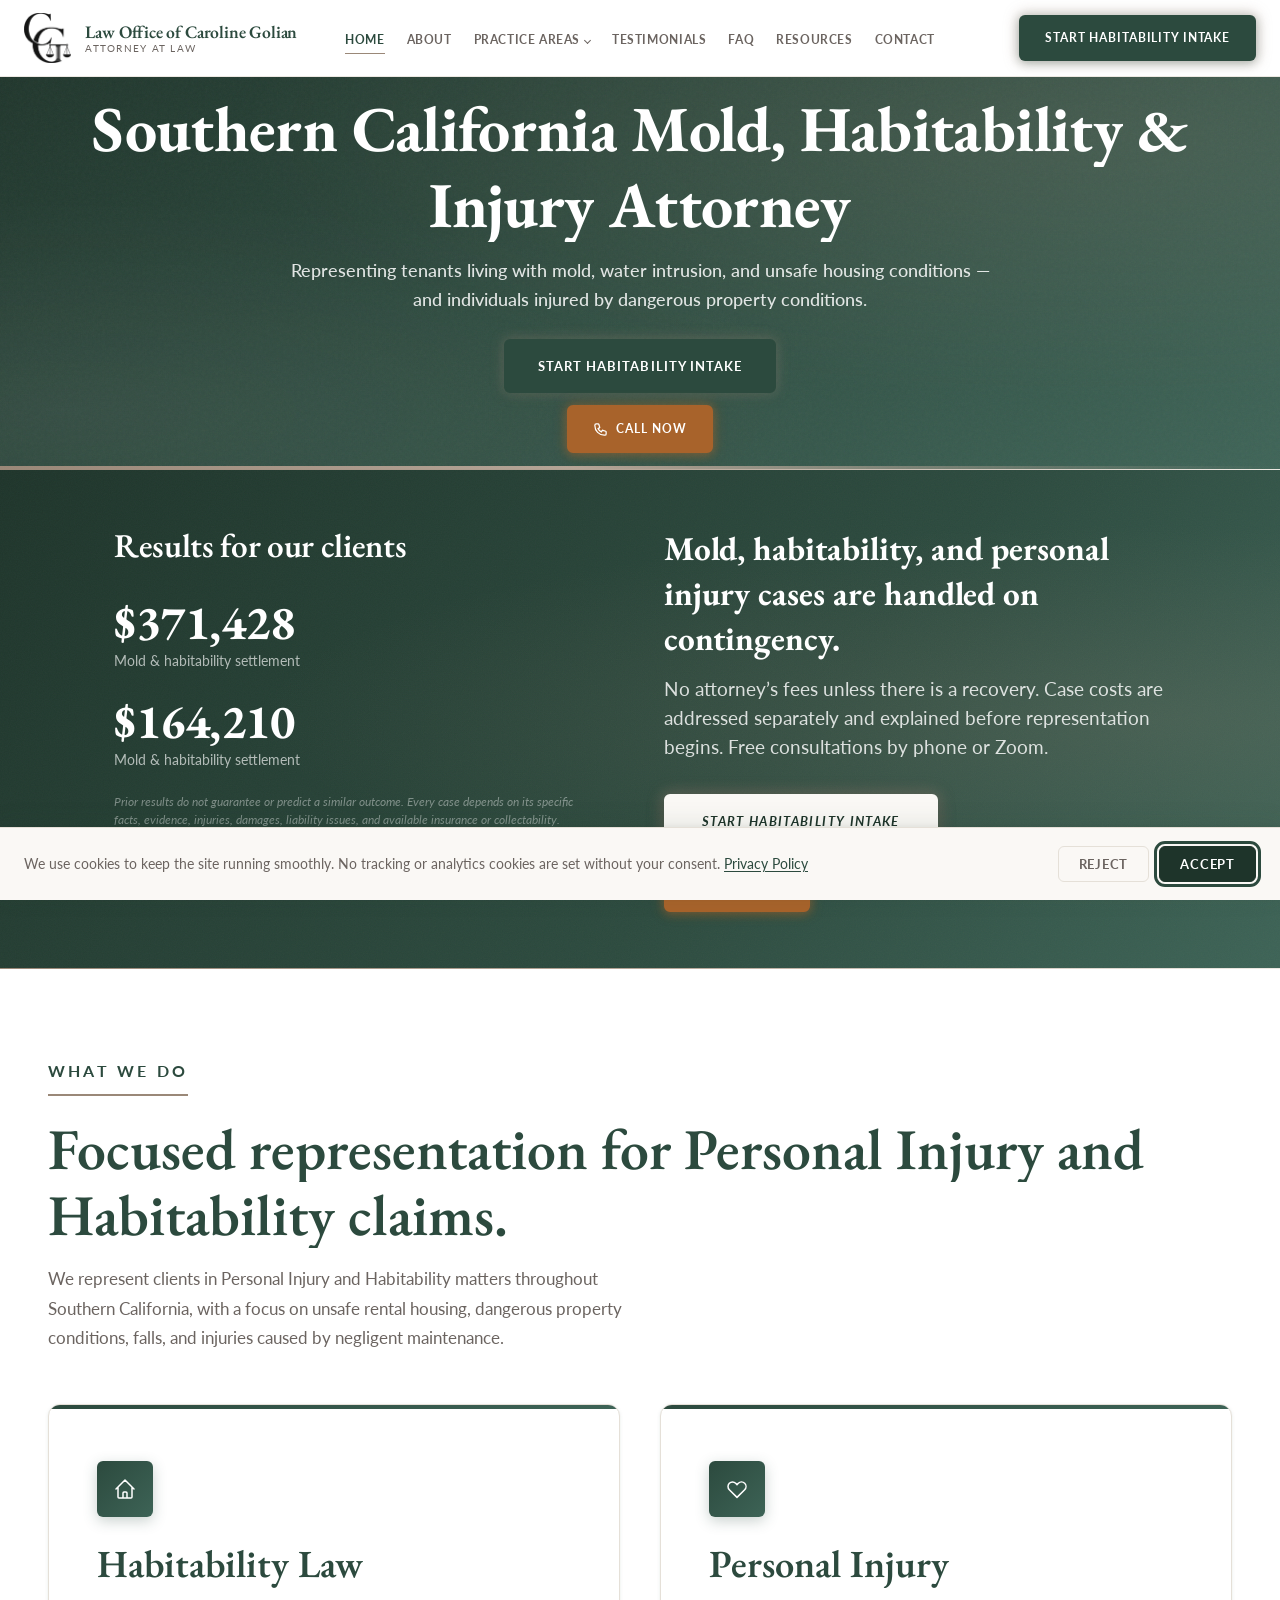
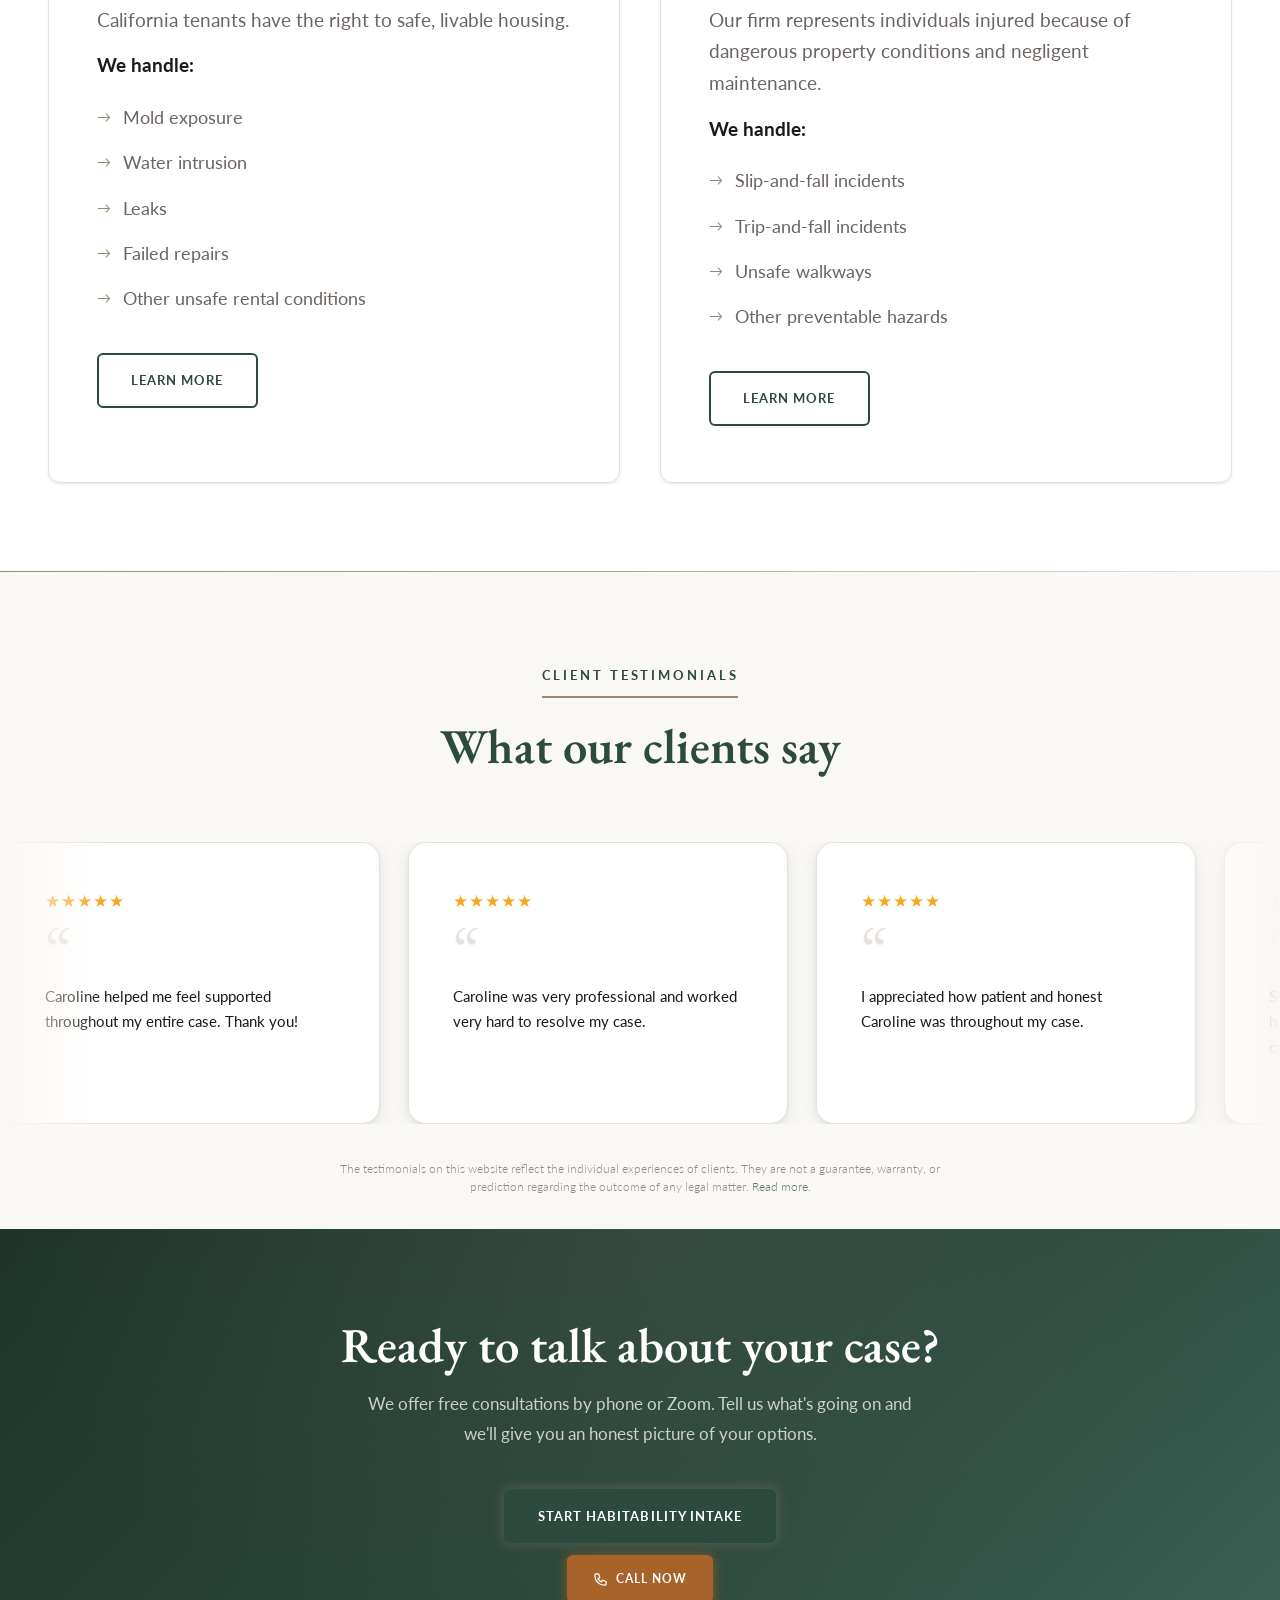
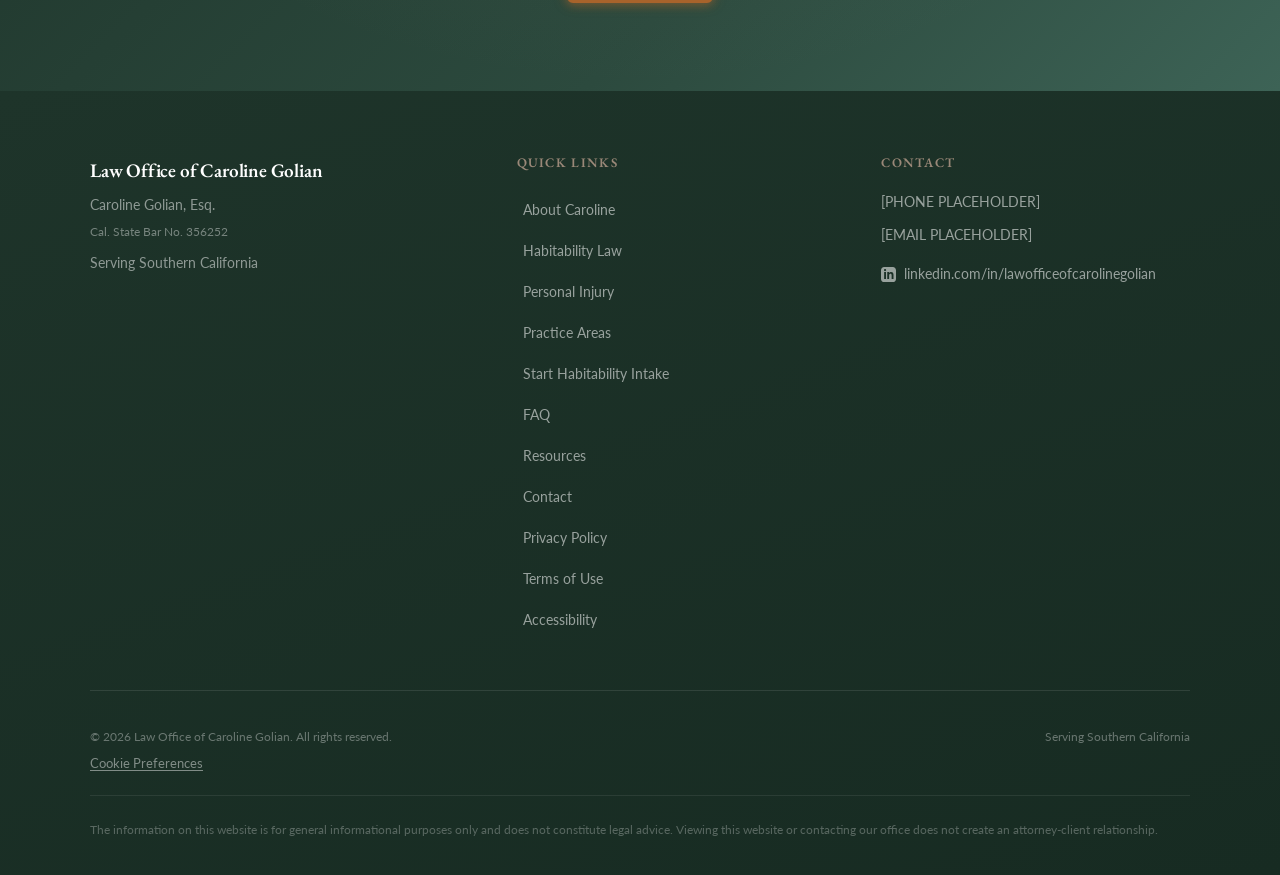
==== index.html @ 37f71b19 "Update FAQ wording: mold/air test is required" ====
<!DOCTYPE html>
<html lang="en">
<head>
  <meta charset="UTF-8" />
  <meta name="viewport" content="width=device-width, initial-scale=1.0" />
  <title>Law Office of Caroline Golian | Habitability Law &amp; Personal Injury | Southern California</title>
  <meta name="description" content="Caroline Golian, Esq. represents tenants in mold and habitability cases and individuals injured in accidents throughout Southern California, both handled on contingency. Free consultations." />
  <link rel="preconnect" href="https://fonts.googleapis.com" />
  <link rel="preconnect" href="https://fonts.gstatic.com" crossorigin />
  <link rel="stylesheet" href="styles.css?v=20260701-26" />
  <link rel="canonical" href="https://lawofficecg.github.io/law-office/" />

  <!-- Open Graph / Social -->
  <meta property="og:type" content="website" />
  <meta property="og:site_name" content="Law Office of Caroline Golian" />
  <meta property="og:title" content="Law Office of Caroline Golian | Habitability Law &amp; Personal Injury | Southern California" />
  <meta property="og:description" content="Caroline Golian, Esq. represents tenants in mold and habitability cases and individuals injured in accidents throughout Southern California, both handled on contingency. Free consultations." />
  <meta property="og:url" content="https://lawofficecg.github.io/law-office/" />
  <meta property="og:image" content="https://lawofficecg.github.io/law-office/logo.png" />
  <meta name="twitter:card" content="summary" />
  <meta name="twitter:title" content="Law Office of Caroline Golian | Habitability Law &amp; Personal Injury | Southern California" />
  <meta name="twitter:description" content="Caroline Golian, Esq. represents tenants in mold and habitability cases and individuals injured in accidents throughout Southern California, both handled on contingency. Free consultations." />
  <meta name="twitter:image" content="https://lawofficecg.github.io/law-office/logo.png" />

  <!-- JSON-LD: Attorney / LegalService -->
  <script type="application/ld+json">
  {
    "@context": "https://schema.org",
    "@type": "LegalService",
    "name": "Law Office of Caroline Golian",
    "url": "https://lawofficecg.github.io/law-office/",
    "logo": "https://lawofficecg.github.io/law-office/logo.png",
    "description": "Tenant rights attorney representing clients in mold, habitability, and personal injury cases throughout Southern California.",
    "areaServed": {
      "@type": "State",
      "name": "California"
    },
    "serviceType": ["Habitability Law", "Mold Cases", "Personal Injury"],
    "priceRange": "Free consultation",
    "sameAs": [
      "https://linkedin.com/in/lawofficeofcarolinegolian"
    ],
    "attorney": {
      "@type": "Attorney",
      "name": "Caroline Golian",
      "honorificSuffix": "Esq.",
      "alumniOf": {
        "@type": "EducationalOrganization",
        "name": "University of La Verne College of Law"
      },
      "memberOf": {
        "@type": "Organization",
        "name": "State Bar of California",
        "identifier": "356252"
      }
    }
  }
  </script>
</head>
<body>
  <div id="scroll-progress" aria-hidden="true"></div>
  <div class="cursor-dot" aria-hidden="true"></div>
  <div class="cursor-ring" aria-hidden="true"></div>
  <a href="#main-content" class="skip-link">Skip to main content</a>
  <div class="page-overlay"></div>

  <!-- HEADER -->
  <header class="site-header" id="site-header">
    <div class="header-inner">
      <a href="index.html" class="site-logo">
        <img src="logo.png?v=20260701-26" alt="Law Office of Caroline Golian logo" />
        <span class="logo-text">
          <span class="logo-name">Law Office of Caroline Golian</span>
          <span class="logo-subtitle">Attorney at Law</span>
        </span>
      </a>
      <button class="nav-toggle" id="nav-toggle" aria-label="Toggle navigation" aria-expanded="false">
        <span></span><span></span><span></span>
      </button>
      <ul class="site-nav" id="site-nav" role="list">
        <li><a href="index.html" class="active">Home</a></li>
        <li><a href="about.html">About</a></li>
        <li class="nav-item-dropdown">
          <a href="practice-areas.html">Practice Areas<span class="dropdown-caret"></span></a>
          <ul class="nav-dropdown">
            <li><a href="habitability.html">Habitability</a></li>
            <li><a href="personal-injury.html">Personal Injury</a></li>
          </ul>
        </li>
        <li><a href="#testimonials">Testimonials</a></li>
        <li><a href="faq.html">FAQ</a></li>
        <li><a href="resources.html">Resources</a></li>
        <li><a href="contact.html">Contact</a></li>
        <li><a href="intake.html" class="nav-cta">Start Habitability Intake</a></li>
      </ul>
      <a href="intake.html" class="nav-cta nav-cta-desktop">Start Habitability Intake</a>
    </div>
  </header>

  <!-- HERO -->
  <section class="hero" id="main-content">
    <!-- Decorative background layers -->
    <div class="hero-grain" aria-hidden="true"></div>

    <!-- Hero content — centered single column -->
    <div class="hero-inner hero-inner-centered">
      <div class="hero-text">
        <h1 class="word-split">Southern California Mold, Habitability &amp; Injury Attorney</h1>
        <p class="hero-subheading">Representing tenants living with mold, water intrusion, and unsafe housing conditions — and individuals injured by dangerous property conditions.</p>
        <div class="hero-actions">
          <a href="intake.html" class="btn btn-primary btn-magnetic">Start Habitability Intake</a>
        </div>
        <div class="call-now-wrap">
          <a href="tel:[PHONE PLACEHOLDER]" class="btn btn-call btn-magnetic">
            <svg viewBox="0 0 24 24"><path stroke-linecap="round" stroke-linejoin="round" d="M3 5a2 2 0 012-2h3.28a1 1 0 01.948.684l1.498 4.493a1 1 0 01-.502 1.21l-2.257 1.13a11.042 11.042 0 005.516 5.516l1.13-2.257a1 1 0 011.21-.502l4.493 1.498a1 1 0 01.684.949V19a2 2 0 01-2 2h-1C9.716 21 3 14.284 3 6V5z"/></svg>
            Call Now
          </a>
        </div>
      </div>
    </div>
  </section>

  <div class="divider"><div class="divider-line"></div></div>

  <!-- RESULTS BAND -->
  <div class="results-band">
    <div class="results-band-inner">
      <div>
        <p class="results-label">Results for our clients</p>
        <div class="results-list stagger">
          <div class="result-item reveal">
            <span class="result-amount" data-target="475000" data-prefix="$">$475,000</span>
            <span class="result-desc">Mold &amp; habitability settlement</span>
          </div>
          <div class="result-item reveal">
            <span class="result-amount" data-target="210000" data-prefix="$">$210,000</span>
            <span class="result-desc">Mold &amp; habitability settlement</span>
          </div>
        </div>
        <p class="results-disclaimer">Prior results do not guarantee or predict a similar outcome. Every case depends on its specific facts, evidence, injuries, damages, liability issues, and available insurance or collectability.</p>
      </div>
      <div>
        <p class="results-tagline">
          <strong>Mold, habitability, and personal injury cases are handled on contingency.</strong>
          <span class="consult-line">No attorney&rsquo;s fees unless there is a recovery. Case costs are addressed separately and explained before representation begins. Free consultations by phone or Zoom.</span>
          <a href="intake.html" class="btn btn-consult btn-magnetic">Start Habitability Intake</a>
        </p>
        <div class="call-now-wrap">
          <a href="tel:[PHONE PLACEHOLDER]" class="btn btn-call btn-magnetic">
            <svg viewBox="0 0 24 24"><path stroke-linecap="round" stroke-linejoin="round" d="M3 5a2 2 0 012-2h3.28a1 1 0 01.948.684l1.498 4.493a1 1 0 01-.502 1.21l-2.257 1.13a11.042 11.042 0 005.516 5.516l1.13-2.257a1 1 0 011.21-.502l4.493 1.498a1 1 0 01.684.949V19a2 2 0 01-2 2h-1C9.716 21 3 14.284 3 6V5z"/></svg>
            Call Now
          </a>
        </div>
      </div>
    </div>
  </div>

  <div class="divider"><div class="divider-line"></div></div>

  <!-- PRACTICE AREAS PREVIEW -->
  <section class="practice-preview">
    <div class="container">
      <span class="section-label reveal">What We Do</span>
      <h2 class="section-heading word-split">Focused representation for Personal Injury and Habitability claims.</h2>
      <p class="section-subheading reveal">We represent clients in Personal Injury and Habitability matters throughout Southern California, with a focus on unsafe rental housing, dangerous property conditions, falls, and injuries caused by negligent maintenance.</p>
      <div class="cards-grid stagger">
        <div class="practice-card tilt-card spotlight-hover reveal">
          <div class="practice-card-icon">
            <svg viewBox="0 0 24 24"><path stroke-linecap="round" stroke-linejoin="round" d="M3 12l2-2m0 0l7-7 7 7M5 10v10a1 1 0 001 1h3m10-11l2 2m-2-2v10a1 1 0 01-1 1h-3m-6 0a1 1 0 001-1v-4a1 1 0 011-1h2a1 1 0 011 1v4a1 1 0 001 1m-6 0h6"/></svg>
          </div>
          <h3>Habitability Law</h3>
          <p>California tenants have the right to safe, livable housing.</p>
          <p class="practice-card-handle-label">We handle:</p>
          <ul class="practice-card-list">
            <li>Mold exposure</li>
            <li>Water intrusion</li>
            <li>Leaks</li>
            <li>Failed repairs</li>
            <li>Other unsafe rental conditions</li>
          </ul>
          <a href="practice-areas.html#habitability" class="btn btn-outline-green" aria-label="Learn more about Habitability Law">Learn More</a>
        </div>
        <div class="practice-card tilt-card spotlight-hover reveal">
          <div class="practice-card-icon">
            <svg viewBox="0 0 24 24"><path stroke-linecap="round" stroke-linejoin="round" d="M4.318 6.318a4.5 4.5 0 000 6.364L12 20.364l7.682-7.682a4.5 4.5 0 00-6.364-6.364L12 7.636l-1.318-1.318a4.5 4.5 0 00-6.364 0z"/></svg>
          </div>
          <h3>Personal Injury</h3>
          <p>Our firm represents individuals injured because of dangerous property conditions and negligent maintenance.</p>
          <p class="practice-card-handle-label">We handle:</p>
          <ul class="practice-card-list">
            <li>Slip-and-fall incidents</li>
            <li>Trip-and-fall incidents</li>
            <li>Unsafe walkways</li>
            <li>Other preventable hazards</li>
          </ul>
          <a href="practice-areas.html#personal-injury" class="btn btn-outline-green" aria-label="Learn more about Personal Injury">Learn More</a>
        </div>
      </div>
    </div>
  </section>

  <div class="divider"><div class="divider-line"></div></div>

  <!-- TESTIMONIALS -->
  <section class="testimonials" id="testimonials">
    <div class="container">
      <span class="section-label reveal">Client Testimonials</span>
      <h2 class="section-heading reveal">What our clients say</h2>
    </div>
    <div class="testimonial-marquee" aria-label="Client testimonials">
      <div class="testimonial-marquee-track">
        <div class="testimonial-marquee-card spotlight-hover">
          <div class="tm-stars" aria-label="5 stars">★★★★★</div>
          <div class="tm-quote">&ldquo;</div>
          <p class="tm-text">Caroline helped me feel supported throughout my entire case. Thank you!</p>
        </div>
        <div class="testimonial-marquee-card spotlight-hover">
          <div class="tm-stars" aria-label="5 stars">★★★★★</div>
          <div class="tm-quote">&ldquo;</div>
          <p class="tm-text">Caroline was very professional and worked very hard to resolve my case.</p>
        </div>
        <div class="testimonial-marquee-card spotlight-hover">
          <div class="tm-stars" aria-label="5 stars">★★★★★</div>
          <div class="tm-quote">&ldquo;</div>
          <p class="tm-text">I appreciated how patient and honest Caroline was throughout my case.</p>
        </div>
        <div class="testimonial-marquee-card spotlight-hover">
          <div class="tm-stars" aria-label="5 stars">★★★★★</div>
          <div class="tm-quote">&ldquo;</div>
          <p class="tm-text">She stayed organized, kept me updated, and handled the case with professionalism and care.</p>
        </div>
        <div class="testimonial-marquee-card spotlight-hover">
          <div class="tm-stars" aria-label="5 stars">★★★★★</div>
          <div class="tm-quote">&ldquo;</div>
          <p class="tm-text">From the first consultation, Caroline was direct, prepared, and compassionate. She helped me understand the legal process and gave me confidence during a difficult time.</p>
        </div>
        <!-- Duplicated for seamless loop -->
        <div class="testimonial-marquee-card spotlight-hover" aria-hidden="true">
          <div class="tm-stars">★★★★★</div>
          <div class="tm-quote">&ldquo;</div>
          <p class="tm-text">Caroline helped me feel supported throughout my entire case. Thank you!</p>
        </div>
        <div class="testimonial-marquee-card spotlight-hover" aria-hidden="true">
          <div class="tm-stars">★★★★★</div>
          <div class="tm-quote">&ldquo;</div>
          <p class="tm-text">Caroline was very professional and worked very hard to resolve my case.</p>
        </div>
        <div class="testimonial-marquee-card spotlight-hover" aria-hidden="true">
          <div class="tm-stars">★★★★★</div>
          <div class="tm-quote">&ldquo;</div>
          <p class="tm-text">I appreciated how patient and honest Caroline was throughout my case.</p>
        </div>
        <div class="testimonial-marquee-card spotlight-hover" aria-hidden="true">
          <div class="tm-stars">★★★★★</div>
          <div class="tm-quote">&ldquo;</div>
          <p class="tm-text">She stayed organized, kept me updated, and handled the case with professionalism and care.</p>
        </div>
        <div class="testimonial-marquee-card spotlight-hover" aria-hidden="true">
          <div class="tm-stars">★★★★★</div>
          <div class="tm-quote">&ldquo;</div>
          <p class="tm-text">From the first consultation, Caroline was direct, prepared, and compassionate. She helped me understand the legal process and gave me confidence during a difficult time.</p>
        </div>
      </div>
    </div>
    <div class="container">
      <p class="testimonials-disclaimer">The testimonials on this website reflect the individual experiences of clients. They are not a guarantee, warranty, or prediction regarding the outcome of any legal matter. <a href="terms.html#testimonials-disclosure">Read more</a>.</p>
    </div>
  </section>

  <!-- BOTTOM CTA -->
  <section class="bottom-cta">
    <div class="container reveal">
      <h2>Ready to talk about your case?</h2>
      <p>We offer free consultations by phone or Zoom. Tell us what's going on and we'll give you an honest picture of your options.</p>
      <a href="intake.html" class="btn btn-primary btn-magnetic">Start Habitability Intake</a>
      <div class="call-now-wrap">
        <a href="tel:[PHONE PLACEHOLDER]" class="btn btn-call btn-magnetic">
          <svg viewBox="0 0 24 24"><path stroke-linecap="round" stroke-linejoin="round" d="M3 5a2 2 0 012-2h3.28a1 1 0 01.948.684l1.498 4.493a1 1 0 01-.502 1.21l-2.257 1.13a11.042 11.042 0 005.516 5.516l1.13-2.257a1 1 0 011.21-.502l4.493 1.498a1 1 0 01.684.949V19a2 2 0 01-2 2h-1C9.716 21 3 14.284 3 6V5z"/></svg>
          Call Now
        </a>
      </div>
    </div>
  </section>

  <!-- FOOTER -->
  <footer class="site-footer">
    <div class="footer-inner">
      <div class="footer-top">
        <div class="footer-brand">
          <p class="logo-name">Law Office of Caroline Golian</p>
          <p>Caroline Golian, Esq.</p>
          <p style="margin-top:4px;font-size:0.78rem;color:rgba(255,255,255,.4);">Cal. State Bar No. 356252</p>
          <p style="margin-top:10px;line-height:1.7">Serving Southern California</p>
        </div>
        <div class="footer-col">
          <h4>Quick Links</h4>
          <ul>
            <li><a href="about.html">About Caroline</a></li>
            <li><a href="habitability.html">Habitability Law</a></li>
            <li><a href="personal-injury.html">Personal Injury</a></li>
            <li><a href="practice-areas.html">Practice Areas</a></li>
            <li><a href="intake.html">Start Habitability Intake</a></li>
            <li><a href="faq.html">FAQ</a></li>
            <li><a href="resources.html">Resources</a></li>
            <li><a href="contact.html">Contact</a></li>
            <li><a href="privacy-policy.html">Privacy Policy</a></li>
            <li><a href="terms.html">Terms of Use</a></li>
            <li><a href="accessibility.html">Accessibility</a></li>
          </ul>
        </div>
        <div class="footer-col footer-contact">
          <h4>Contact</h4>
          <p><a href="tel:[PHONE PLACEHOLDER]">[PHONE PLACEHOLDER]</a></p>
          <p><a href="mailto:[EMAIL PLACEHOLDER]">[EMAIL PLACEHOLDER]</a></p>
          <a href="https://linkedin.com/in/lawofficeofcarolinegolian" target="_blank" rel="noopener" class="footer-linkedin">
            <svg width="15" height="15" viewBox="0 0 24 24" fill="currentColor"><path d="M19 0h-14c-2.761 0-5 2.239-5 5v14c0 2.761 2.239 5 5 5h14c2.762 0 5-2.239 5-5v-14c0-2.761-2.238-5-5-5zm-11 19h-3v-11h3v11zm-1.5-12.268c-.966 0-1.75-.79-1.75-1.764s.784-1.764 1.75-1.764 1.75.79 1.75 1.764-.783 1.764-1.75 1.764zm13.5 12.268h-3v-5.604c0-3.368-4-3.113-4 0v5.604h-3v-11h3v1.765c1.396-2.586 7-2.777 7 2.476v6.759z"/></svg>
            linkedin.com/in/lawofficeofcarolinegolian
          </a>
        </div>
      </div>
      <div class="footer-bottom">
        <p>&copy; 2026 Law Office of Caroline Golian. All rights reserved.</p>
        <p>Serving Southern California</p>
      </div>
      <button class="cookie-pref-link" type="button">Cookie Preferences</button>
      <p class="footer-disclaimer">The information on this website is for general informational purposes only and does not constitute legal advice. Viewing this website or contacting our office does not create an attorney-client relationship.</p>
    </div>
  </footer>

  <script src="main.js?v=20260701-26" defer></script>
  <script src="cookie-consent.js" defer></script>
</body>
</html>
---- styles.css ----
/* ============================================================
   Law Office of Caroline Golian — Quiet Luxury Stylesheet
   Fonts: EB Garamond (headings) + Lato (body)
   Palette: Warm Off-White · Warm Charcoal · Stone Taupe
   ============================================================ */

@import url('https://fonts.googleapis.com/css2?family=EB+Garamond:ital,wght@0,400;0,500;0,600;0,700;1,400;1,600&family=Lato:wght@300;400;700&display=swap');

/* ===== RESET ===== */
*, *::before, *::after { box-sizing: border-box; margin: 0; padding: 0; }

/* Smooth native cross-fade between page navigations (progressive
   enhancement — Chromium only, no-op elsewhere). */
@view-transition { navigation: auto; }

::selection { background: var(--accent); color: var(--surface); }

html {
  scrollbar-width: thin;
  scrollbar-color: var(--accent) var(--off-white);
}
::-webkit-scrollbar { width: 10px; height: 10px; }
::-webkit-scrollbar-track { background: var(--off-white); }
::-webkit-scrollbar-thumb {
  background: var(--accent-light);
  border-radius: 8px;
  border: 2px solid var(--off-white);
}
::-webkit-scrollbar-thumb:hover { background: var(--accent); }

/* ===== TOKENS ===== */
:root {
  /* Quiet luxury palette — green brand + warm neutrals */
  --off-white:     #FAF8F5;
  --surface:       #FFFFFF;
  --green:         #2C4A3E;
  --green-dark:    #1e342a;
  --green-mid:     #3d6356;
  --green-light:   #4d7a69;
  --accent:        #9A8878;
  --accent-light:  #B5A597;
  --accent-pale:   #EDE6DF;
  /* Distinct warm terracotta for "Call Now" — deliberately not green or
     taupe, so it reads as a separate, clearly visible action. */
  --call:          #A8632B;
  --call-light:    #C98B4F;
  --text:          #1C1916;
  --text-muted:    #6B6460;
  --border:        #E5E0D8;
  --border-light:  #EDE9E3;

  /* Backward-compat aliases (keeps inline styles working) */
  --cream:         var(--off-white);
  --cream-dark:    #EDE9E3;
  --white:         var(--surface);
  --charcoal:      var(--green);
  --charcoal-mid:  var(--green-dark);
  --charcoal-soft: var(--green-mid);
  --gold:          var(--accent);
  --gold-light:    var(--accent-light);
  --gold-pale:     var(--accent-pale);

  /* Typography */
  --font-serif:    'EB Garamond', 'Georgia', serif;
  --font-sans:     'Lato', 'Helvetica Neue', Arial, sans-serif;

  /* Layout */
  --max-width:     1100px;
  --section-v:     88px;

  /* Easing */
  --ease-out:      cubic-bezier(0.16, 1, 0.3, 1);
  --ease-in-out:   cubic-bezier(0.45, 0, 0.55, 1);
  --ease-spring:   cubic-bezier(0.34, 1.56, 0.64, 1);

  /* Shadows — green-tinted depth */
  --shadow-sm:     0 1px 4px rgba(44,74,62,.07), 0 1px 2px rgba(44,74,62,.05);
  --shadow-md:     0 4px 18px rgba(44,74,62,.10), 0 2px 6px rgba(44,74,62,.06);
  --shadow-lg:     0 14px 44px rgba(44,74,62,.14), 0 4px 14px rgba(44,74,62,.07);
  --shadow-xl:     0 28px 72px rgba(44,74,62,.18), 0 8px 28px rgba(44,74,62,.10);

  /* Card radius */
  --radius-sm:     6px;
  --radius-md:     12px;
  --radius-lg:     18px;
}

/* ===== PAGE TRANSITION OVERLAY ===== */
.page-overlay {
  position: fixed;
  inset: 0;
  background: var(--charcoal);
  z-index: 9999;
  pointer-events: none;
  opacity: 1;
  transition: opacity 0.55s var(--ease-out);
}
.page-overlay.fade-out {
  opacity: 0;
}

/* ===== RESET ===== */
html { scroll-behavior: smooth; }

/* Keep anchor-jump targets clear of the sticky header */
#testimonials, #habitability, #personal-injury, #testimonials-disclosure {
  scroll-margin-top: 96px;
}

body {
  font-family: var(--font-sans);
  background: var(--off-white);
  color: var(--text);
  font-size: 16px;
  line-height: 1.7;
  -webkit-font-smoothing: antialiased;
}

img { max-width: 100%; display: block; }
a { color: var(--green); text-decoration: none; transition: color .2s; }
a:hover { color: var(--accent); }

/* ===== CUSTOM FOCUS RINGS ===== */
*:focus-visible {
  outline: 2px solid var(--accent);
  outline-offset: 3px;
  border-radius: 2px;
}

/* ===== TYPOGRAPHY (fluid) ===== */
h1, h2, h3, h4 {
  font-family: var(--font-serif);
  color: var(--green);
  line-height: 1.15;
  font-weight: 600;
}
h1 { font-size: clamp(2.4rem, 5.5vw, 4.2rem); }
h2 { font-size: clamp(1.9rem, 3.8vw, 3.1rem); }
h3 { font-size: clamp(1.35rem, 2.6vw, 2.1rem); }
h4 { font-size: clamp(1.05rem, 1.8vw, 1.2rem); }
p  { margin-bottom: 1rem; }
p:last-child { margin-bottom: 0; }

/* ===== LAYOUT ===== */
.container { max-width: var(--max-width); margin: 0 auto; padding: 0 24px; }
section    { padding: var(--section-v) 24px; }

.section-label {
  display: inline-block;
  font-family: var(--font-sans);
  font-size: clamp(0.72rem, 1.1vw, 0.82rem);
  font-weight: 700;
  letter-spacing: .22em;
  text-transform: uppercase;
  color: var(--green);
  margin-bottom: 20px;
  padding: 0 0 10px;
  border-bottom: 2px solid var(--accent-pale);
  position: relative;
}
.section-label::after {
  content: '';
  position: absolute;
  bottom: -2px;
  left: 0;
  width: 0;
  height: 2px;
  background: var(--accent);
  transition: width .6s var(--ease-out);
}
.section-label.visible::after { width: 100%; }

.section-heading  { margin-bottom: 16px; }
.section-subheading {
  font-size: clamp(0.95rem, 1.8vw, 1.05rem);
  color: var(--text-muted);
  max-width: 620px;
  line-height: 1.75;
  margin-bottom: 52px;
}

/* ===== ANIMATED DIVIDERS ===== */
.divider {
  height: 1px;
  background: var(--border-light);
  overflow: hidden;
  position: relative;
}
.divider-line {
  position: absolute;
  inset: 0;
  width: 0;
  background: linear-gradient(90deg, var(--accent), var(--accent-light) 50%, transparent);
  transition: width 1.4s var(--ease-out);
}
.divider.visible .divider-line { width: 100%; }

/* ===== BUTTONS ===== */
.btn {
  display: inline-flex;
  align-items: center;
  justify-content: center;
  gap: 8px;
  padding: 14px 32px;
  font-family: var(--font-sans);
  font-size: clamp(0.76rem, 1.2vw, 0.82rem);
  font-weight: 700;
  letter-spacing: .08em;
  text-transform: uppercase;
  border-radius: var(--radius-sm);
  border: 2px solid transparent;
  min-height: 48px;
  cursor: pointer;
  position: relative;
  overflow: hidden;
  touch-action: manipulation;
  transition: color .25s var(--ease-out),
              background .25s var(--ease-out),
              border-color .25s var(--ease-out),
              transform .25s var(--ease-spring),
              box-shadow .25s var(--ease-out);
}
.btn:active {
  transform: scale(0.97) !important;
  transition-duration: .1s !important;
}

/* Shimmer sweep on hover */
.btn::after {
  content: '';
  position: absolute;
  inset: 0;
  background: linear-gradient(105deg, transparent 40%, rgba(255,255,255,.16) 50%, transparent 60%);
  transform: translateX(-100%);
  transition: transform .45s var(--ease-out);
}
.btn:hover::after { transform: translateX(100%); }

.btn-primary {
  background: var(--green);
  color: var(--surface);
  border-color: var(--green);
  box-shadow: 0 2px 8px rgba(44,74,62,.25), 0 0 12px 2px rgba(154,136,120,.35);
  /* gentle, premium pulsing glow in the taupe/cream accent */
  animation: btn-primary-glow 3s var(--ease-in-out) infinite;
}
.btn-primary:hover {
  background: var(--green-dark);
  border-color: var(--green-dark);
  color: var(--surface);
  box-shadow: 0 6px 20px rgba(44,74,62,.32), 0 0 22px 5px rgba(181,165,151,.55);
  transform: translateY(-2px);
  animation: none !important;
}
@keyframes btn-primary-glow {
  0%, 100% { box-shadow: 0 2px 8px rgba(44,74,62,.25), 0 0 12px 2px rgba(154,136,120,.35); }
  50%      { box-shadow: 0 2px 8px rgba(44,74,62,.25), 0 0 22px 6px rgba(181,165,151,.6); }
}
@media (prefers-reduced-motion: reduce) {
  .btn-primary { animation: none; }
}

.btn-outline {
  background: transparent;
  color: var(--surface);
  border-color: rgba(255,255,255,.6);
}
.btn-outline:hover {
  background: var(--surface);
  border-color: var(--surface);
  color: var(--charcoal);
  transform: translateY(-2px);
}

.btn-outline-green {
  background: transparent;
  color: var(--green);
  border-color: var(--green);
}
.btn-outline-green:hover {
  background: var(--green);
  color: var(--surface);
  transform: translateY(-2px);
  box-shadow: var(--shadow-md);
}

/* Submit loading state */
.btn.loading {
  pointer-events: none;
  opacity: .8;
}
.btn-spinner {
  display: none;
  width: 16px;
  height: 16px;
  border: 2px solid rgba(255,255,255,.4);
  border-top-color: #fff;
  border-radius: 50%;
  animation: spin .6s linear infinite;
}
.btn.loading .btn-spinner { display: block; }
.btn.loading .btn-label   { opacity: .6; }

@keyframes spin { to { transform: rotate(360deg); } }

/* ===== HEADER ===== */
.site-header {
  background: rgba(255,255,255,.96);
  backdrop-filter: blur(12px);
  -webkit-backdrop-filter: blur(12px);
  border-bottom: 1px solid var(--border-light);
  position: sticky;
  top: 0;
  z-index: 200;
  transition: box-shadow .3s var(--ease-out), border-color .3s;
}
.site-header.scrolled {
  box-shadow: var(--shadow-md);
  border-color: var(--border);
}

.header-inner {
  /* Wider than the body content's --max-width: the nav bar needs more
     horizontal room for 8 items + logo + CTA than a reading-width
     column does. */
  max-width: 1360px;
  margin: 0 auto;
  padding: 0 24px;
  display: flex;
  align-items: center;
  justify-content: space-between;
  height: 76px;
}

.site-logo {
  display: flex;
  align-items: center;
  gap: 14px;
  text-decoration: none;
  flex-shrink: 0;
}
.site-logo img { height: 50px; width: auto; }
.logo-text { display: flex; flex-direction: column; line-height: 1.25; }
.logo-name {
  font-family: var(--font-serif);
  font-size: clamp(0.95rem, 1.5vw, 1.1rem);
  font-weight: 600;
  color: var(--green);
  letter-spacing: -.01em;
  white-space: nowrap;
}
.logo-subtitle {
  font-size: clamp(0.6rem, 0.9vw, 0.65rem);
  letter-spacing: .12em;
  text-transform: uppercase;
  white-space: nowrap;
  color: var(--text-muted);
}

.site-nav {
  display: flex;
  align-items: center;
  gap: 22px;
  list-style: none;
}
.site-nav a {
  display: inline-block;
  white-space: nowrap;
  font-size: clamp(0.68rem, 1vw, 0.76rem);
  font-weight: 700;
  letter-spacing: .05em;
  text-transform: uppercase;
  color: var(--text-muted);
  position: relative;
  padding-bottom: 2px;
  transition: color .2s;
}
.site-nav a::after {
  content: '';
  position: absolute;
  bottom: -2px;
  left: 0;
  width: 0;
  height: 1.5px;
  background: var(--accent);
  transition: width .25s var(--ease-out);
}
.site-nav a:hover        { color: var(--green); }
.site-nav a:hover::after { width: 100%; }
.site-nav a.active       { color: var(--green); }
.site-nav a.active::after{ width: 100%; }

/* ── Practice Areas dropdown (Habitability / Personal Injury) ── */
.nav-item-dropdown { position: relative; }
.nav-item-dropdown > a .dropdown-caret {
  display: inline-block;
  width: 5px;
  height: 5px;
  margin-left: 5px;
  margin-bottom: 1px;
  border-right: 1.5px solid currentColor;
  border-bottom: 1.5px solid currentColor;
  transform: rotate(45deg);
  transition: transform .2s;
}
.nav-item-dropdown:hover > a .dropdown-caret,
.nav-item-dropdown:focus-within > a .dropdown-caret {
  transform: rotate(225deg);
  margin-bottom: -2px;
}
.nav-dropdown {
  list-style: none;
  position: absolute;
  top: 100%;
  left: 50%;
  transform: translate(-50%, 6px);
  min-width: 190px;
  background: var(--surface);
  border: 1px solid var(--border);
  border-radius: var(--radius-sm);
  box-shadow: var(--shadow-lg);
  padding: 8px 0;
  opacity: 0;
  visibility: hidden;
  transition: opacity .2s var(--ease-out), transform .2s var(--ease-out), visibility .2s;
  z-index: 300;
}
.nav-item-dropdown:hover .nav-dropdown,
.nav-item-dropdown:focus-within .nav-dropdown {
  opacity: 1;
  visibility: visible;
  transform: translate(-50%, 0);
}
.nav-dropdown li { width: 100%; }
.nav-dropdown a {
  display: block;
  padding: 10px 20px;
  font-size: 0.72rem;
  white-space: nowrap;
}
.nav-dropdown a::after { display: none; }
.nav-dropdown a:hover { background: var(--off-white); }

.nav-cta {
  display: inline-block;
  white-space: nowrap;
  font-weight: 700;
  text-transform: uppercase;
  background: var(--green) !important;
  color: var(--surface) !important;
  padding: 12px 26px !important;
  border-radius: var(--radius-sm) !important;
  letter-spacing: .07em !important;
  font-size: clamp(0.7rem, 1vw, 0.78rem) !important;
  /* depth shadow + soft taupe glow (static fallback for reduced-motion) */
  box-shadow: 0 2px 10px rgba(44,74,62,.3), 0 0 14px 2px rgba(154,136,120,.4) !important;
  transition: background .25s, box-shadow .25s, transform .2s var(--ease-spring) !important;
  /* gentle, premium pulsing glow in the taupe/cream accent */
  animation: cta-glow 3s var(--ease-in-out) infinite;
}
.nav-cta::after { display: none; }
.nav-cta:hover {
  background: var(--green-dark) !important;
  color: var(--surface) !important;
  box-shadow: 0 6px 22px rgba(44,74,62,.38), 0 0 22px 5px rgba(181,165,151,.55) !important;
  transform: translateY(-2px) !important;
  /* drop the pulse on hover so the hover shadow reads cleanly */
  animation: none !important;
}

/* Soft taupe/cream glow that breathes — subtle, not neon */
@keyframes cta-glow {
  0%, 100% { box-shadow: 0 2px 10px rgba(44,74,62,.3), 0 0 12px 2px rgba(154,136,120,.35); }
  50%      { box-shadow: 0 2px 10px rgba(44,74,62,.3), 0 0 22px 6px rgba(181,165,151,.6); }
}
@media (prefers-reduced-motion: reduce) {
  .nav-cta { animation: none; }
}

/* Hamburger */
.nav-toggle {
  display: none;
  flex-direction: column;
  gap: 5px;
  background: none;
  border: none;
  cursor: pointer;
  padding: 4px;
  z-index: 10;
}
.nav-toggle span {
  display: block;
  width: 22px;
  height: 2px;
  background: var(--green);
  border-radius: 2px;
  transition: all .3s var(--ease-out);
}
.nav-toggle.open span:nth-child(1) { transform: translateY(7px) rotate(45deg); }
.nav-toggle.open span:nth-child(2) { opacity: 0; transform: scaleX(0); }
.nav-toggle.open span:nth-child(3) { transform: translateY(-7px) rotate(-45deg); }

/* ===== FOOTER ===== */
.site-footer {
  background: linear-gradient(160deg, var(--green-dark) 0%, #172b22 100%);
  color: rgba(255,255,255,.75);
  padding: 64px 24px 36px;
}
.footer-inner { max-width: var(--max-width); margin: 0 auto; }

.footer-top {
  display: grid;
  grid-template-columns: 1.2fr 1fr 1fr;
  gap: 56px;
  padding-bottom: 48px;
  border-bottom: 1px solid rgba(255,255,255,.1);
  margin-bottom: 36px;
}
.footer-brand .logo-name { color: var(--surface); font-size: 1.2rem; margin-bottom: 6px; }
.footer-brand p { font-size: clamp(0.8rem, 1.2vw, 0.85rem); color: rgba(255,255,255,.5); margin-bottom: 4px; }

.footer-col h4 {
  font-family: var(--font-serif);
  color: var(--accent);
  font-size: clamp(0.76rem, 1.1vw, 0.82rem);
  letter-spacing: .1em;
  text-transform: uppercase;
  margin-bottom: 20px;
}
.footer-col ul { list-style: none; }
.footer-col ul li { margin-bottom: 10px; }
.footer-col ul a {
  font-size: clamp(0.8rem, 1.2vw, 0.85rem);
  color: rgba(255,255,255,.55);
  transition: color .2s;
  display: inline-flex;
  align-items: center;
  gap: 6px;
}
.footer-col ul a::before {
  content: '';
  display: block;
  width: 0;
  height: 1px;
  background: var(--accent);
  transition: width .2s var(--ease-out);
}
.footer-col ul a:hover { color: var(--accent); }
.footer-col ul a:hover::before { width: 12px; }

.footer-contact p { font-size: clamp(0.8rem, 1.2vw, 0.85rem); color: rgba(255,255,255,.55); margin-bottom: 10px; }
.footer-contact a { color: rgba(255,255,255,.55); transition: color .2s; }
.footer-contact a:hover { color: var(--accent); }

.footer-linkedin {
  display: inline-flex;
  align-items: center;
  gap: 8px;
  font-size: clamp(0.8rem, 1.2vw, 0.85rem);
  color: rgba(255,255,255,.55);
  margin-top: 6px;
  transition: color .2s;
}
.footer-linkedin:hover { color: var(--accent); }

.footer-bottom {
  display: flex;
  justify-content: space-between;
  align-items: center;
  flex-wrap: wrap;
  gap: 12px;
}
.footer-bottom p { font-size: 0.76rem; color: rgba(255,255,255,.35); margin: 0; }

.footer-disclaimer {
  font-size: 0.73rem;
  color: rgba(255,255,255,.28);
  line-height: 1.6;
  border-top: 1px solid rgba(255,255,255,.08);
  padding-top: 24px;
  margin-top: 20px;
}

/* ===== SCROLL REVEAL ===== */
.reveal {
  opacity: 0;
  transform: translateY(46px) scale(.97);
  transition: opacity .8s var(--ease-out), transform .8s var(--ease-out);
}
.reveal.visible { opacity: 1; transform: translateY(0) scale(1); }

.reveal-left {
  opacity: 0;
  transform: translateX(-52px) scale(.97);
  transition: opacity .8s var(--ease-out), transform .8s var(--ease-out);
}
.reveal-left.visible { opacity: 1; transform: translateX(0) scale(1); }

.reveal-right {
  opacity: 0;
  transform: translateX(52px) scale(.97);
  transition: opacity .8s var(--ease-out), transform .8s var(--ease-out);
}
.reveal-right.visible { opacity: 1; transform: translateX(0) scale(1); }

.stagger > *:nth-child(1) { transition-delay: 0ms; }
.stagger > *:nth-child(2) { transition-delay: 80ms; }
.stagger > *:nth-child(3) { transition-delay: 160ms; }
.stagger > *:nth-child(4) { transition-delay: 240ms; }
.stagger > *:nth-child(5) { transition-delay: 320ms; }

@media (prefers-reduced-motion: reduce) {
  .reveal, .reveal-left, .reveal-right {
    opacity: 1; transform: none; transition: none;
  }
  .btn, .btn::after, .practice-card, .testimonial-card,
  .resource-card, .contact-detail-icon, .divider-line,
  .section-label::before { transition: none !important; }
  .page-overlay { display: none !important; }
}

/* ===== KEYFRAMES ===== */
@keyframes fadeSlideUp {
  from { opacity: 0; transform: translateY(24px); }
  to   { opacity: 1; transform: translateY(0); }
}
@keyframes fadeIn {
  from { opacity: 0; }
  to   { opacity: 1; }
}
@keyframes drawLine {
  from { width: 0; }
  to   { width: 100%; }
}
@keyframes counterUp {
  from { opacity: 0; transform: translateY(12px); }
  to   { opacity: 1; transform: translateY(0); }
}

/* ===== HERO ===== */
.hero {
  background: linear-gradient(145deg, var(--green-dark) 0%, var(--green) 50%, var(--green-mid) 100%);
  color: var(--surface);
  padding: 14px 24px 16px;
  position: relative;
  overflow: hidden;
}
.hero::before {
  content: '';
  position: absolute;
  inset: 0;
  background-image:
    radial-gradient(ellipse at 85% 15%, rgba(154,136,120,.18) 0%, transparent 55%),
    radial-gradient(ellipse at 5% 85%, rgba(255,255,255,.06) 0%, transparent 45%),
    url("data:image/svg+xml,%3Csvg xmlns='http://www.w3.org/2000/svg' width='400' height='400'%3E%3Cfilter id='n'%3E%3CfeTurbulence type='fractalNoise' baseFrequency='0.75' numOctaves='4' stitchTiles='stitch'/%3E%3C/filter%3E%3Crect width='400' height='400' filter='url(%23n)' opacity='0.04'/%3E%3C/svg%3E");
  pointer-events: none;
}
/* Decorative large serif mark */
.hero::after {
  content: '';
  position: absolute;
  bottom: 0;
  left: 0;
  height: 3px;
  background: linear-gradient(90deg, var(--accent), var(--accent-light) 45%, transparent);
  animation: drawLine 1.2s var(--ease-out) .6s both;
}

.hero-inner {
  max-width: 760px;
  position: relative;
  z-index: 1;
}

.hero h1 {
  color: var(--surface);
  text-align: center;
  font-size: clamp(2rem, 5.6vw, 4rem);
  font-weight: 700;
  line-height: 1.18;
  margin-bottom: 14px;
  letter-spacing: -.01em;
  animation: fadeSlideUp .7s var(--ease-out) .2s both;
  will-change: opacity;
}

.hero-subheading {
  font-size: clamp(0.95rem, 1.6vw, 1.15rem);
  font-weight: 500;
  color: rgba(255,255,255,.85);
  text-align: center;
  max-width: 720px;
  line-height: 1.55;
  margin: 0 auto 26px;
  animation: fadeSlideUp .7s var(--ease-out) .35s both;
}

.hero-actions {
  display: flex;
  gap: 16px;
  flex-wrap: wrap;
  animation: fadeSlideUp .7s var(--ease-out) .5s both;
}

.hero .call-now-wrap {
  animation: fadeSlideUp .7s var(--ease-out) .65s both;
}

/* The hero entrance animations use fill-mode "both" with a start delay, so
   without this they'd stay frozen at their 0%-keyframe (invisible) for
   anyone with prefers-reduced-motion: reduce, since no other rule disables
   them. */
@media (prefers-reduced-motion: reduce) {
  .hero h1, .hero-subheading, .hero-actions, .hero .call-now-wrap { animation: none; }
}

/* ── Hero split (asymmetric two-column) ── */
.hero-inner-split {
  max-width: var(--max-width);
  margin: 0 auto;
  display: grid;
  grid-template-columns: 1fr 280px;
  gap: 48px;
  align-items: center;
}
.hero-text { max-width: 660px; }

/* ── Hero centered (single column, no portrait) ── */
.hero-inner-centered {
  max-width: var(--max-width);
  margin: 0 auto;
  text-align: center;
}
.hero-inner-centered .hero-text { max-width: 100%; }
.hero-inner-centered .hero-actions { justify-content: center; }

.hero-portrait-wrap {
  display: flex;
  align-items: center;
  justify-content: center;
  animation: fadeSlideUp .9s var(--ease-out) .4s both;
}
.hero-portrait-placeholder {
  width: 160px;
  height: 200px;
  border: 1.5px dashed rgba(255,255,255,.18);
  border-radius: var(--radius-lg);
  display: flex;
  align-items: center;
  justify-content: center;
  text-align: center;
  padding: 16px;
  background: rgba(255,255,255,.04);
}
.hero-portrait-placeholder span {
  font-size: 0.72rem;
  color: rgba(255,255,255,.25);
  font-style: italic;
  line-height: 1.5;
}

/* Real portrait image */
.hero-portrait-img {
  width: 200px;
  height: 260px;
  object-fit: cover;
  object-position: center top;
  border-radius: var(--radius-lg);
  box-shadow: var(--shadow-xl);
}

@media (max-width: 860px) {
  .hero-inner-split { grid-template-columns: 1fr; }
  .hero-portrait-wrap { display: none; }
}


/* ===== RESULTS BAND ===== */
.results-band {
  background: linear-gradient(130deg, var(--green-dark) 0%, var(--green) 60%, var(--green-mid) 100%);
  position: relative;
  overflow: hidden;
}
.results-band::before {
  content: '';
  position: absolute;
  inset: 0;
  background:
    radial-gradient(ellipse at 90% 50%, rgba(154,136,120,.18) 0%, transparent 55%),
    url("data:image/svg+xml,%3Csvg xmlns='http://www.w3.org/2000/svg' width='300' height='300'%3E%3Cfilter id='n'%3E%3CfeTurbulence type='fractalNoise' baseFrequency='0.85' numOctaves='4' stitchTiles='stitch'/%3E%3C/filter%3E%3Crect width='300' height='300' filter='url(%23n)' opacity='0.04'/%3E%3C/svg%3E");
  pointer-events: none;
}
.results-band-inner {
  max-width: var(--max-width);
  margin: 0 auto;
  padding: 56px 24px;
  display: grid;
  grid-template-columns: 1fr 1fr;
  gap: 48px;
  /* "start" (not "center") so both columns align at the same top edge —
     centering made the row look lobsided whenever one column (results
     list + disclaimer) was taller than the other (tagline + button). */
  align-items: start;
  position: relative;
}

.results-label {
  font-family: var(--font-serif);
  font-size: clamp(1.5rem, 2.6vw, 2.1rem);
  font-weight: 600;
  letter-spacing: -.01em;
  color: var(--surface);
  margin-bottom: 32px;
  line-height: 1.2;
}
.results-label::before { display: none; }

.results-list { display: flex; flex-direction: column; gap: 24px; }

.result-item { display: flex; flex-direction: column; gap: 4px; }

.result-amount {
  font-family: var(--font-serif);
  font-size: clamp(2.2rem, 4vw, 3rem);
  color: var(--surface);
  font-weight: 700;
  line-height: 1;
  letter-spacing: -.01em;
  font-variant-numeric: tabular-nums;
}
.result-desc { font-size: clamp(0.8rem, 1.2vw, 0.85rem); color: rgba(255,255,255,.65); }

.results-disclaimer {
  font-size: 0.75rem;
  color: rgba(255,255,255,.4);
  font-style: italic;
  line-height: 1.5;
  max-width: 480px;
  margin-top: 20px;
}

.results-tagline {
  font-family: var(--font-serif);
  font-size: clamp(1.4rem, 2.6vw, 2.1rem);
  color: var(--surface);
  font-weight: 500;
  font-style: italic;
  line-height: 1.35;
}
.results-tagline strong {
  font-style: normal;
  font-weight: 700;
  display: block;
  color: var(--surface);
  margin-bottom: 14px;
}
.results-tagline .consult-line {
  display: block;
  font-family: var(--font-sans);
  font-size: clamp(1rem, 1.8vw, 1.2rem);
  font-style: normal;
  font-weight: 400;
  color: rgba(255,255,255,.92);
  margin-top: 6px;
  letter-spacing: 0;
  line-height: 1.5;
}
.results-tagline .btn-consult {
  display: inline-flex;
  margin-top: 32px;
  background: #FAF8F5;
  color: var(--green-dark);
  border-color: #FAF8F5;
  font-size: clamp(0.76rem, 1.2vw, 0.84rem);
  padding: 16px 36px;
  font-weight: 700;
  letter-spacing: .1em;
  box-shadow: 0 4px 18px rgba(0,0,0,.25), 0 0 14px 3px rgba(154,136,120,.45);
  /* gentle, premium pulsing glow in the taupe/cream accent */
  animation: btn-consult-glow 3s var(--ease-in-out) infinite;
}
.results-tagline .btn-consult:hover {
  background: #fff;
  border-color: #fff;
  color: var(--green-dark);
  transform: translateY(-3px);
  box-shadow: 0 10px 30px rgba(0,0,0,.3), 0 0 26px 7px rgba(181,165,151,.7);
  animation: none !important;
}
@keyframes btn-consult-glow {
  0%, 100% { box-shadow: 0 4px 18px rgba(0,0,0,.25), 0 0 14px 3px rgba(154,136,120,.45); }
  50%      { box-shadow: 0 4px 18px rgba(0,0,0,.25), 0 0 26px 7px rgba(181,165,151,.7); }
}
@media (prefers-reduced-motion: reduce) {
  .results-tagline .btn-consult { animation: none; }
}

/* ── "Call Now" — a distinct warm-terracotta CTA under every consult
   button, with its own glow color so it never gets mistaken for the
   green/taupe "Request a Free Consultation" buttons next to it. ── */
.call-now-wrap { margin-top: 12px; }
.btn-call {
  background: var(--call);
  color: var(--surface);
  border-color: var(--call);
  font-size: clamp(0.7rem, 1.1vw, 0.76rem);
  padding: 11px 24px;
  gap: 8px;
  box-shadow: 0 2px 8px rgba(168,99,43,.3), 0 0 12px 2px rgba(168,99,43,.4);
  animation: btn-call-glow 3s var(--ease-in-out) infinite;
}
.btn-call:hover {
  background: var(--call-light);
  border-color: var(--call-light);
  color: var(--surface);
  box-shadow: 0 6px 20px rgba(168,99,43,.4), 0 0 22px 5px rgba(201,139,79,.6);
  transform: translateY(-2px);
  animation: none !important;
}
.btn-call svg { width: 15px; height: 15px; fill: none; stroke: currentColor; stroke-width: 2; flex-shrink: 0; }
@keyframes btn-call-glow {
  0%, 100% { box-shadow: 0 2px 8px rgba(168,99,43,.3), 0 0 12px 2px rgba(168,99,43,.4); }
  50%      { box-shadow: 0 2px 8px rgba(168,99,43,.3), 0 0 24px 6px rgba(201,139,79,.65); }
}
@media (prefers-reduced-motion: reduce) {
  .btn-call { animation: none; }
}

/* ===== PRACTICE CARDS ===== */
.practice-preview {
  background: var(--surface);
  padding: var(--section-v) 24px;
}
.practice-preview .container {
  max-width: 1320px;
}
.practice-preview .section-label {
  font-size: clamp(0.85rem, 1.3vw, 1rem);
  letter-spacing: .2em;
}
.practice-preview .section-heading {
  font-size: clamp(2.2rem, 4.5vw, 3.8rem);
}

.cards-grid {
  display: grid;
  grid-template-columns: 1fr 1fr;
  gap: 40px;
}
/* Offset the second card's icon breathe so the two don't pulse in lockstep */
.cards-grid .practice-card:nth-child(2) .practice-card-icon { animation-delay: 1.6s; }

.practice-card {
  background: var(--surface);
  border: 1px solid var(--border);
  border-radius: var(--radius-md);
  padding: 56px 48px;
  position: relative;
  overflow: hidden;
  transition: opacity .8s var(--ease-out), transform .4s var(--ease-spring), box-shadow .3s var(--ease-out);
  cursor: default;
  box-shadow: var(--shadow-sm);
}
.practice-card::before {
  content: '';
  position: absolute;
  top: 0; left: 0; right: 0;
  height: 4px;
  background: linear-gradient(90deg, var(--green), var(--green-mid));
  border-radius: var(--radius-md) var(--radius-md) 0 0;
  transition: background .3s;
}
.practice-card:hover {
  transform: translateY(-8px);
  box-shadow: var(--shadow-xl);
}
.practice-card:hover::before {
  background: linear-gradient(90deg, var(--accent), var(--accent-light));
}
.practice-card:active { transform: scale(0.97) translateY(0) !important; }

.practice-card-icon {
  width: 56px;
  height: 56px;
  background: linear-gradient(135deg, var(--green), var(--green-mid));
  border-radius: var(--radius-sm);
  display: flex;
  align-items: center;
  justify-content: center;
  margin-bottom: 24px;
  box-shadow: 0 4px 14px rgba(44,74,62,.25);
  transition: background .3s, transform .4s var(--ease-spring), box-shadow .3s;
  /* Gentle continuous breathing so the Habitability/Personal Injury icons
     show life even before a visitor hovers, not just on interaction. */
  animation: icon-breathe 3.2s var(--ease-in-out) infinite;
}
.practice-card:hover .practice-card-icon {
  background: linear-gradient(135deg, var(--accent), var(--accent-light));
  transform: scale(1.1) rotate(-3deg);
  box-shadow: 0 6px 20px rgba(154,136,120,.3);
  animation: none;
}
@keyframes icon-breathe {
  0%, 100% { transform: scale(1); }
  50%      { transform: scale(1.07); }
}
@media (prefers-reduced-motion: reduce) {
  .practice-card-icon { animation: none; }
}
.practice-card-icon svg {
  width: 24px; height: 24px;
  fill: none; stroke: var(--surface); stroke-width: 1.5;
}

.practice-card h3 { font-size: clamp(1.7rem, 3vw, 2.4rem); margin-bottom: 18px; }
.practice-card p  { color: var(--text-muted); font-size: clamp(1.05rem, 1.9vw, 1.2rem); margin-bottom: 28px; line-height: 1.65; }
.practice-card p + p { margin-top: -14px; }
.practice-card p.practice-card-handle-label {
  color: var(--text);
  font-weight: 700;
  font-size: clamp(1.05rem, 1.9vw, 1.2rem);
  margin-bottom: 14px;
}
.practice-card-list {
  list-style: none;
  margin: 0 0 32px;
}
.practice-card-list li {
  display: flex;
  align-items: flex-start;
  gap: 12px;
  padding: 7px 0;
  font-size: clamp(1rem, 1.8vw, 1.15rem);
  color: var(--text-muted);
}
.practice-card-list li::before {
  content: '→';
  color: var(--accent);
  font-size: 0.9rem;
  margin-top: 3px;
  flex-shrink: 0;
}


/* ===== TESTIMONIALS MARQUEE ===== */
.testimonials {
  background: var(--off-white);
  padding: var(--section-v) 0 32px;
  overflow: hidden;
}
.testimonials .container { text-align: center; padding-bottom: 52px; }
.testimonials .container:last-child { padding-bottom: 0; }
.testimonials-disclaimer {
  font-size: 0.72rem;
  font-weight: 300;
  color: var(--text-muted);
  opacity: .75;
  line-height: 1.6;
  max-width: 640px;
  margin: 36px auto 0;
}

@keyframes marquee-scroll {
  from { transform: translateX(0); }
  to   { transform: translateX(-50%); }
}

.testimonial-marquee {
  overflow: hidden;
  width: 100%;
  /* Fade edges */
  -webkit-mask-image: linear-gradient(to right, transparent 0%, black 8%, black 92%, transparent 100%);
  mask-image: linear-gradient(to right, transparent 0%, black 8%, black 92%, transparent 100%);
}

.testimonial-marquee-track {
  display: flex;
  gap: 28px;
  width: max-content;
  animation: marquee-scroll 36s linear infinite;
}

.testimonial-marquee:hover .testimonial-marquee-track {
  animation-play-state: paused;
}

.testimonial-marquee-card {
  background: var(--surface);
  border: 1px solid var(--border);
  border-radius: var(--radius-lg);
  padding: 44px 44px 36px;
  width: 380px;
  flex-shrink: 0;
  position: relative;
  box-shadow: var(--shadow-md);
  text-align: left;
  transition: box-shadow .3s var(--ease-out), transform .3s var(--ease-spring);
}
.testimonial-marquee-card:hover {
  box-shadow: var(--shadow-xl);
  transform: translateY(-4px);
}

.tm-stars {
  color: #F5A623;
  font-size: 1.05rem;
  letter-spacing: .06em;
  margin-bottom: 10px;
  display: block;
}

.tm-quote {
  font-family: var(--font-serif);
  font-size: 4rem;
  line-height: 0.75;
  color: var(--accent);
  opacity: .25;
  margin-bottom: 10px;
  display: block;
  pointer-events: none;
}

.tm-text {
  font-size: 0.95rem;
  color: var(--text);
  line-height: 1.7;
  margin: 0;
}

@media (prefers-reduced-motion: reduce) {
  .testimonial-marquee-track { animation: none; }
}

/* ===== BOTTOM CTA ===== */
.bottom-cta {
  background: linear-gradient(135deg, var(--green-dark) 0%, var(--green) 60%, var(--green-mid) 100%);
  padding: var(--section-v) 24px;
  text-align: center;
  position: relative;
  overflow: hidden;
}
.bottom-cta::before {
  content: '';
  position: absolute;
  inset: 0;
  background: radial-gradient(ellipse at 50% 0%, rgba(154,136,120,.12) 0%, transparent 70%);
  pointer-events: none;
}
.bottom-cta h2  { color: var(--surface); margin-bottom: 16px; position: relative; }
.bottom-cta p   { color: rgba(255,255,255,.75); max-width: 580px; margin: 0 auto 40px; font-size: clamp(0.97rem, 1.6vw, 1.05rem); line-height: 1.8; position: relative; }
.bottom-cta .btn { position: relative; }

/* ===== PAGE HERO (interior pages) ===== */
.page-hero {
  background: linear-gradient(140deg, var(--green-dark) 0%, var(--green) 70%, var(--green-mid) 100%);
  padding: 72px 24px 60px;
  color: var(--surface);
  position: relative;
  overflow: hidden;
}
.page-hero::before {
  content: '';
  position: absolute;
  inset: 0;
  background: radial-gradient(ellipse at 90% 50%, rgba(154,136,120,.08) 0%, transparent 60%);
  pointer-events: none;
}
.page-hero::after {
  content: '';
  position: absolute;
  bottom: 0; left: 0;
  height: 2px;
  width: 100%;
  background: linear-gradient(90deg, var(--accent), var(--accent-light) 40%, transparent);
}
.page-hero .container { max-width: 760px; position: relative; }
.page-hero h1 {
  color: var(--surface);
  margin-bottom: 14px;
  animation: fadeSlideUp .6s var(--ease-out) .1s both;
}
.page-hero p {
  color: rgba(255,255,255,.72);
  font-size: clamp(0.97rem, 1.8vw, 1.08rem);
  margin: 0;
  animation: fadeSlideUp .6s var(--ease-out) .25s both;
}

/* ===== ABOUT PAGE ===== */
.about-wrap { max-width: var(--max-width); margin: 0 auto; padding: 80px 24px; }

.about-grid {
  display: grid;
  grid-template-columns: 300px 1fr;
  gap: 64px;
  align-items: start;
}

.about-sidebar {
  background: var(--surface);
  border: 1px solid var(--border);
  border-top: 4px solid var(--green);
  padding: 32px 28px;
  border-radius: var(--radius-md);
  box-shadow: var(--shadow-md);
  position: sticky;
  top: 96px;
}
.about-sidebar h4 {
  color: var(--accent);
  font-size: 0.72rem;
  letter-spacing: .14em;
  text-transform: uppercase;
  margin-bottom: 20px;
}
.about-sidebar ul { list-style: none; }
.about-sidebar ul li {
  padding: 12px 0;
  border-bottom: 1px solid var(--border-light);
  font-size: clamp(0.84rem, 1.4vw, 0.9rem);
  color: var(--text-muted);
  line-height: 1.55;
}
.about-sidebar ul li:last-child { border-bottom: none; }
.about-sidebar ul li strong {
  display: block;
  font-family: var(--font-sans);
  font-size: 0.72rem;
  font-weight: 700;
  text-transform: uppercase;
  letter-spacing: .08em;
  color: var(--text-muted);
  margin-bottom: 4px;
}

.bio-content p {
  color: var(--text-muted);
  font-size: clamp(0.94rem, 1.4vw, 1rem);
  line-height: 1.8;
  margin-bottom: 20px;
}
.bio-content p:last-child { margin-bottom: 0; }

.edu-item {
  display: flex;
  gap: 20px;
  align-items: flex-start;
  transition: transform .3s var(--ease-spring);
}
.edu-item:hover { transform: translateX(5px); }
.edu-bar {
  width: 3px;
  flex-shrink: 0;
  background: var(--accent);
  border-radius: 2px;
  align-self: stretch;
  min-height: 44px;
  transition: background .2s;
}
.edu-item:hover .edu-bar { background: var(--charcoal); }

/* ===== PRACTICE AREAS PAGE ===== */
.pa-section { padding: 80px 24px; }
.pa-section:nth-child(even) { background: var(--surface); }
/* Tighten the shared boundary between Habitability and Personal Injury
   specifically (was 80px+80px = 160px of combined whitespace), without
   touching the padding above Habitability or below Personal Injury. */
#habitability { padding-bottom: 40px; }
#personal-injury { padding-top: 40px; }

.pa-inner {
  max-width: var(--max-width);
  margin: 0 auto;
  display: grid;
  grid-template-columns: 1fr 1.5fr;
  gap: 80px;
  align-items: start;
}
.pa-inner.reverse { grid-template-columns: 1.5fr 1fr; }
.pa-inner.reverse .pa-text { order: -1; }

/* The "PRACTICE AREA" label used to be position:sticky, but since it sits
   as the first child directly above the heading/paragraphs it introduces
   (not in a separate sidebar column), sticking it just let the rest of
   that same column's text scroll up underneath/through it, overlapping
   and garbling both. A plain in-flow label has no such collision. */

.pa-icon {
  width: 72px; height: 72px;
  background: linear-gradient(135deg, var(--green), var(--green-mid));
  border-radius: var(--radius-md);
  display: flex;
  align-items: center;
  justify-content: center;
  margin-bottom: 28px;
  box-shadow: 0 6px 20px rgba(44,74,62,.22);
  transition: background .3s, transform .4s var(--ease-spring), box-shadow .3s;
}
.pa-section:hover .pa-icon,
.pa-icon:hover {
  background: linear-gradient(135deg, var(--accent), var(--accent-light));
  transform: scale(1.08) rotate(-2deg);
  box-shadow: 0 8px 28px rgba(154,136,120,.28);
}
.pa-icon svg { width: 36px; height: 36px; fill: none; stroke: var(--surface); stroke-width: 1.5; }

.sidebar-box {
  background: var(--off-white);
  border: 1px solid var(--border);
  padding: 32px 28px;
  border-radius: var(--radius-md);
  box-shadow: var(--shadow-sm);
  transition: opacity .8s var(--ease-out), box-shadow .3s, transform .4s var(--ease-spring);
}
.sidebar-box:hover { box-shadow: var(--shadow-md); transform: translateY(-3px); }
.sidebar-box h4 {
  font-family: var(--font-serif);
  color: var(--charcoal);
  font-size: 1rem;
  margin-bottom: 18px;
}
.sidebar-box ul { list-style: none; }
.sidebar-box ul li {
  padding: 9px 0;
  border-bottom: 1px solid var(--border-light);
  font-size: clamp(0.84rem, 1.4vw, 0.88rem);
  color: var(--text-muted);
  display: flex;
  align-items: flex-start;
  gap: 10px;
  transition: color .2s;
}
.sidebar-box ul li:last-child { border-bottom: none; }
.sidebar-box ul li:hover { color: var(--text); }
.sidebar-box ul li:hover::before { transform: translateX(3px); }
.sidebar-box ul li::before {
  content: '→';
  color: var(--accent);
  font-size: 0.8rem;
  margin-top: 1px;
  flex-shrink: 0;
  transition: transform .2s var(--ease-out);
}

/* ===== INTAKE FORM ===== */
.intake-section { padding: var(--section-v) 24px; }
.intake-section .container { max-width: 680px; }

/* Form progress bar */
.form-progress {
  height: 3px;
  background: var(--border);
  border-radius: 2px;
  margin-bottom: 36px;
  overflow: hidden;
}
.form-progress-bar {
  height: 100%;
  width: 0%;
  background: linear-gradient(90deg, var(--accent), var(--accent-light));
  border-radius: 2px;
  transition: width .4s var(--ease-out);
}

.disclaimer-box {
  background: var(--surface);
  border-left: 3px solid var(--accent);
  padding: 16px 20px;
  font-size: clamp(0.8rem, 1.3vw, 0.86rem);
  color: var(--text-muted);
  margin-bottom: 44px;
  border-radius: 0 var(--radius-sm) var(--radius-sm) 0;
  box-shadow: var(--shadow-sm);
  animation: fadeIn .5s var(--ease-out) .3s both;
}

.lang-toggle {
  display: flex;
  gap: 8px;
  margin-bottom: 36px;
  animation: fadeIn .5s var(--ease-out) .15s both;
}
.lang-btn {
  padding: 9px 22px;
  font-family: var(--font-sans);
  font-size: clamp(0.74rem, 1.2vw, 0.8rem);
  font-weight: 700;
  letter-spacing: .06em;
  text-transform: uppercase;
  border: 2px solid var(--green);
  background: transparent;
  color: var(--green);
  border-radius: 2px;
  cursor: pointer;
  touch-action: manipulation;
  transition: background .2s, color .2s, box-shadow .2s;
}
.lang-btn.active { background: var(--green); color: var(--surface); }
.lang-btn:hover:not(.active) { background: var(--green); color: var(--surface); }

/* Floating label form groups */
.form-group { margin-bottom: 24px; }

.form-group label {
  display: block;
  font-size: clamp(0.74rem, 1.2vw, 0.8rem);
  font-weight: 700;
  letter-spacing: .04em;
  color: var(--green);
  margin-bottom: 8px;
  text-transform: uppercase;
  transition: color .2s;
}

.form-group input,
.form-group select,
.form-group textarea {
  width: 100%;
  padding: 13px 16px;
  border: 1.5px solid var(--border);
  border-radius: var(--radius-sm);
  background: var(--surface);
  font-family: var(--font-sans);
  font-size: clamp(0.9rem, 1.5vw, 0.95rem);
  color: var(--text);
  transition: border-color .2s, box-shadow .2s;
  appearance: none;
  min-height: 44px;
}
.form-group input:focus,
.form-group select:focus,
.form-group textarea:focus {
  outline: none;
  border-color: var(--accent);
  box-shadow: 0 0 0 3px rgba(154,136,120,.18);
}
.form-group textarea { resize: vertical; min-height: 120px; }
.form-group select {
  background-image: url("data:image/svg+xml,%3Csvg xmlns='http://www.w3.org/2000/svg' width='12' height='8' viewBox='0 0 12 8'%3E%3Cpath fill='%231C1916' d='M1 1l5 5 5-5'/%3E%3C/svg%3E");
  background-repeat: no-repeat;
  background-position: right 16px center;
  padding-right: 40px;
  cursor: pointer;
}

/* Floating label variant */
.float-group {
  position: relative;
  margin-bottom: 24px;
}
.float-group label {
  display: block;
  position: absolute;
  top: 14px;
  left: 16px;
  font-size: clamp(0.9rem, 1.5vw, 0.95rem);
  font-weight: 400;
  letter-spacing: 0;
  color: var(--text-muted);
  pointer-events: none;
  text-transform: none;
  margin: 0;
  z-index: 1;
  background: transparent;
  transition: top .2s var(--ease-out), font-size .2s, color .2s, letter-spacing .2s, font-weight .2s;
}
.float-group input,
.float-group select,
.float-group textarea {
  width: 100%;
  padding: 22px 16px 8px;
  border: 1.5px solid var(--border);
  border-radius: var(--radius-sm);
  background: var(--surface);
  font-family: var(--font-sans);
  font-size: clamp(0.9rem, 1.5vw, 0.95rem);
  color: var(--text);
  transition: border-color .2s, box-shadow .2s;
  appearance: none;
  min-height: 52px;
}
.float-group select {
  background-image: url("data:image/svg+xml,%3Csvg xmlns='http://www.w3.org/2000/svg' width='12' height='8' viewBox='0 0 12 8'%3E%3Cpath fill='%231C1916' d='M1 1l5 5 5-5'/%3E%3C/svg%3E");
  background-repeat: no-repeat;
  background-position: right 16px center;
  padding-right: 40px;
  cursor: pointer;
}
.float-group input:focus,
.float-group select:focus,
.float-group textarea:focus {
  outline: none;
  border-color: var(--accent);
  box-shadow: 0 0 0 3px rgba(154,136,120,.18);
}
.float-group textarea {
  resize: vertical;
  min-height: 120px;
  padding-top: 24px;
}
.float-group.focused label,
.float-group.has-value label {
  top: 5px;
  font-size: 0.65rem;
  font-weight: 700;
  letter-spacing: .08em;
  text-transform: uppercase;
  color: var(--accent);
}

/* A <select> always shows visible text (its placeholder option, e.g.
   "-- Select --"), and a date input always shows its own mm/dd/yyyy
   placeholder segments regardless of the placeholder attribute —
   unlike an empty text input, which shows nothing. Their labels can't
   rest in the centered position while waiting for a value, so keep
   them floated up at all times. */
.float-group:has(select) label,
.float-group:has(input[type="date"]) label {
  top: 5px;
  font-size: 0.65rem;
  font-weight: 700;
  letter-spacing: .08em;
  text-transform: uppercase;
  color: var(--text-muted);
}
.float-group:has(select).focused label,
.float-group:has(select).has-value label,
.float-group:has(input[type="date"]).focused label,
.float-group:has(input[type="date"]).has-value label {
  color: var(--accent);
}

/* Inline validation states */
.form-group.field-error input,
.form-group.field-error select,
.form-group.field-error textarea,
.float-group.field-error input,
.float-group.field-error select,
.float-group.field-error textarea {
  border-color: #C0392B;
  box-shadow: 0 0 0 3px rgba(192,57,43,.12);
}
.form-group.field-valid input,
.form-group.field-valid select,
.form-group.field-valid textarea,
.float-group.field-valid input,
.float-group.field-valid select,
.float-group.field-valid textarea {
  border-color: #5a7a5a;
}
.field-message {
  font-size: 0.76rem;
  margin-top: 5px;
  display: none;
}
.field-error .field-message { display: block; color: #C0392B; }
.field-valid .field-message { display: block; color: #5a7a5a; }

.form-row { display: grid; grid-template-columns: 1fr 1fr; gap: 20px; }

.conditional-fields {
  display: none;
  background: var(--surface);
  border: 1.5px solid var(--border);
  border-radius: var(--radius-md);
  padding: 28px;
  margin-top: 10px;
  animation: fadeSlideUp .35s var(--ease-out);
}
.conditional-fields.visible { display: block; }
.conditional-fields-title {
  font-family: var(--font-serif);
  color: var(--green);
  margin-bottom: 20px;
  font-size: 1.05rem;
}

/* Multi-select checkbox groups (issue type, evidence checklists) */
.checkbox-group { margin-bottom: 24px; }
.checkbox-group-label {
  font-size: clamp(0.74rem, 1.2vw, 0.8rem);
  font-weight: 700;
  letter-spacing: .04em;
  color: var(--green);
  margin-bottom: 10px;
}
.checkbox-row {
  font-size: 0.86rem;
  margin-bottom: 8px;
}

/* Inactive-form notice — reuses the disclaimer-box look, distinct accent color */
.form-inactive-notice {
  border-left-color: var(--green);
  background: var(--accent-pale);
}

/* Inline submit result message (success / error) */
.form-result-message {
  margin-top: 16px;
  padding: 14px 18px;
  border-radius: var(--radius-sm);
  font-size: 0.88rem;
  line-height: 1.6;
}
.form-result-message.success {
  background: #eaf3ee;
  color: var(--green-dark);
  border: 1px solid var(--green-light);
}
.form-result-message.error {
  background: #fbeceb;
  color: #8a2f27;
  border: 1px solid #d98c85;
}

.form-submit-area { margin-top: 36px; }
.form-submit-note {
  font-size: clamp(0.78rem, 1.3vw, 0.82rem);
  color: var(--text-muted);
  margin-top: 14px;
  font-style: italic;
}

/* ===== FAQ ===== */
.faq-list { max-width: 760px; margin: 0 auto; }

.faq-item { border-bottom: 1px solid var(--border); }

.faq-question {
  width: 100%;
  text-align: left;
  background: none;
  border: none;
  padding: 24px 0;
  font-family: var(--font-serif);
  font-size: clamp(1.05rem, 2vw, 1.15rem);
  color: var(--charcoal);
  cursor: pointer;
  display: flex;
  justify-content: space-between;
  align-items: center;
  gap: 16px;
  transition: color .2s;
}
.faq-question:hover { color: var(--accent); }

.faq-icon {
  width: 28px; height: 28px;
  flex-shrink: 0;
  border: 1.5px solid currentColor;
  border-radius: 50%;
  position: relative;
  transition: background .25s, border-color .25s, transform .3s var(--ease-spring);
}
.faq-item.open .faq-icon { background: var(--accent); border-color: var(--accent); transform: rotate(45deg); }

.faq-icon::before, .faq-icon::after {
  content: '';
  position: absolute;
  background: currentColor;
  transition: background .25s;
}
.faq-icon::before { width: 12px; height: 1.5px; top: 50%; left: 50%; transform: translate(-50%, -50%); }
.faq-icon::after  { width: 1.5px; height: 12px; top: 50%; left: 50%; transform: translate(-50%, -50%); transition: background .25s, transform .25s var(--ease-out); }
.faq-item.open .faq-icon::before,
.faq-item.open .faq-icon::after { background: var(--surface); }

.faq-answer {
  max-height: 0;
  overflow: hidden;
  transition: max-height .4s var(--ease-out);
}
/* Generous enough that even the longest multi-sentence answer never clips
   when expanded, including on narrow mobile widths where text wraps taller. */
.faq-item.open .faq-answer { max-height: 1000px; }

.faq-answer-inner {
  padding: 0 0 28px;
  color: var(--text-muted);
  font-size: clamp(0.92rem, 1.5vw, 0.97rem);
  line-height: 1.85;
}
.faq-answer-inner p { margin: 0; }
.faq-answer-inner a { color: var(--green); text-decoration: underline; text-underline-offset: 2px; }
.faq-answer-inner a:hover { color: var(--accent); }

/* The clickable question is a <button> wrapped in a heading (h3) for
   semantic/SEO structure; reset the heading wrapper so it doesn't impose
   its own margin or typography on top of .faq-question's own styling. */
.faq-q-heading { margin: 0; font-size: inherit; font-weight: inherit; }

.faq-section { margin-bottom: 32px; border-bottom: 1px solid var(--border); padding-bottom: 32px; }
.faq-section:last-of-type { margin-bottom: 0; border-bottom: none; padding-bottom: 0; }
.faq-section-heading { margin-bottom: 8px; }
.faq-section-intro {
  color: var(--text-muted);
  font-size: clamp(0.9rem, 1.4vw, 0.95rem);
  margin-bottom: 20px;
}

/* Each category (Personal Injury FAQ, Habitability & Mold FAQ, etc.) is its
   own collapsible section, starting closed so the page isn't a wall of 24
   questions at once. Individual questions inside still toggle separately. */
.faq-section-toggle {
  width: 100%;
  text-align: left;
  background: none;
  border: none;
  padding: 0;
  cursor: pointer;
  display: flex;
  justify-content: space-between;
  align-items: center;
  gap: 16px;
  font-family: var(--font-serif);
  font-size: clamp(1.5rem, 2.6vw, 1.9rem);
  font-weight: 600;
  color: var(--green);
  transition: color .2s;
}
.faq-section-toggle:hover { color: var(--accent); }
.faq-section-toggle .faq-icon { width: 32px; height: 32px; }
.faq-section.open .faq-section-toggle .faq-icon {
  background: var(--accent);
  border-color: var(--accent);
  transform: rotate(45deg);
}
.faq-section.open .faq-section-toggle .faq-icon::before,
.faq-section.open .faq-section-toggle .faq-icon::after { background: var(--surface); }

.faq-section-body {
  max-height: 0;
  overflow: hidden;
  transition: max-height .5s var(--ease-out);
}
/* Generous enough to never clip even with several long answers expanded
   inside an open section at once. */
.faq-section.open .faq-section-body { max-height: 20000px; }

.faq-jump-nav {
  display: flex;
  flex-wrap: wrap;
  gap: 10px;
  margin-bottom: 56px;
}
.faq-jump-nav a {
  padding: 8px 18px;
  border: 1.5px solid var(--border);
  border-radius: 999px;
  font-size: 0.82rem;
  font-weight: 600;
  color: var(--green);
  transition: background .2s, border-color .2s, color .2s;
}
.faq-jump-nav a:hover {
  background: var(--green);
  border-color: var(--green);
  color: var(--surface);
}

/* ===== CONTACT ===== */
.contact-grid {
  max-width: var(--max-width);
  margin: 0 auto;
  padding: var(--section-v) 24px;
  display: grid;
  grid-template-columns: 1fr 1fr;
  gap: 72px;
  align-items: start;
}

.contact-info .lead {
  color: var(--text-muted);
  font-size: clamp(0.97rem, 1.7vw, 1.05rem);
  margin-bottom: 44px;
  line-height: 1.8;
}

.contact-detail {
  display: flex;
  align-items: flex-start;
  gap: 18px;
  margin-bottom: 28px;
  transition: transform .3s var(--ease-spring);
}
.contact-detail:hover { transform: translateX(5px); }

.contact-detail-icon {
  width: 44px; height: 44px;
  background: var(--surface);
  border: 1.5px solid var(--border);
  border-radius: 50%;
  display: flex;
  align-items: center;
  justify-content: center;
  flex-shrink: 0;
  transition: background .25s, border-color .25s, box-shadow .25s;
}
.contact-detail:hover .contact-detail-icon {
  background: var(--green);
  border-color: var(--green);
  box-shadow: 0 4px 16px rgba(44,74,62,.2);
}
.contact-detail-icon svg {
  width: 18px; height: 18px;
  stroke: var(--green);
  fill: none;
  stroke-width: 1.5;
  transition: stroke .25s;
}
.contact-detail:hover .contact-detail-icon svg { stroke: var(--surface); }

.contact-detail-body strong {
  display: block;
  font-size: 0.72rem;
  font-weight: 700;
  text-transform: uppercase;
  letter-spacing: .1em;
  color: var(--text-muted);
  margin-bottom: 4px;
}
.contact-detail-body a, .contact-detail-body span { color: var(--text); font-size: clamp(0.9rem, 1.5vw, 0.97rem); }

.contact-aside {
  background: var(--surface);
  border: 1px solid var(--border);
  border-top: 4px solid var(--green);
  padding: 44px 40px;
  border-radius: var(--radius-md);
  box-shadow: var(--shadow-lg);
}
.contact-aside h3 { margin-bottom: 14px; }
.contact-aside > p { color: var(--text-muted); font-size: clamp(0.88rem, 1.5vw, 0.95rem); margin-bottom: 28px; }

/* ===== RESOURCES ===== */
.resource-card {
  background: var(--surface);
  border: 1px solid var(--border);
  border-left: 4px solid var(--green);
  padding: 36px 36px;
  border-radius: 0 var(--radius-md) var(--radius-md) 0;
  margin-bottom: 28px;
  box-shadow: var(--shadow-sm);
  transition: opacity .8s var(--ease-out), transform .35s var(--ease-spring), box-shadow .3s var(--ease-out), border-left-color .3s;
}
.resource-card:hover {
  transform: translateX(7px);
  box-shadow: var(--shadow-lg);
  border-left-color: var(--accent);
}
.resource-card h3 { margin-bottom: 12px; }
.resource-card p  { color: var(--text-muted); font-size: clamp(0.9rem, 1.5vw, 0.97rem); margin-bottom: 22px; }

.resource-link {
  display: inline-flex;
  align-items: center;
  gap: 6px;
  font-size: clamp(0.82rem, 1.3vw, 0.86rem);
  font-weight: 700;
  color: var(--green);
  text-decoration: underline;
  text-underline-offset: 3px;
  text-decoration-color: transparent;
  transition: color .2s, text-decoration-color .2s;
}
.resource-link:hover { color: var(--accent); text-decoration-color: var(--accent); }

/* CTA inline box */
.cta-box {
  padding: 52px 44px;
  background: linear-gradient(135deg, var(--green-dark), var(--green));
  border-radius: var(--radius-lg);
  text-align: center;
  position: relative;
  overflow: hidden;
}
.cta-box::before {
  content: '';
  position: absolute;
  inset: 0;
  background: radial-gradient(ellipse at 50% -20%, rgba(154,136,120,.16) 0%, transparent 60%);
  pointer-events: none;
}
.cta-box h3 { color: var(--surface); margin-bottom: 12px; position: relative; }
.cta-box p  { color: rgba(255,255,255,.72); margin-bottom: 32px; font-size: clamp(0.9rem, 1.5vw, 0.97rem); position: relative; }
.cta-box .btn { position: relative; }

/* ===== RESPONSIVE ===== */
@media (max-width: 960px) {
  .about-grid { grid-template-columns: 1fr; }
  .about-sidebar { position: static; }
  /* On mobile, the practice-area description should always read before the
     sidebar's quick-facts/results boxes — without this, the aside (which
     comes first in HTML source for both sections) shows ahead of the
     actual "Habitability Law"/"Personal Injury" heading and copy. */
  .pa-inner, .pa-inner.reverse { grid-template-columns: 1fr; gap: 40px; }
  .pa-inner .pa-text, .pa-inner.reverse .pa-text { order: -1; }
  .pa-text .section-label { position: static; }
  .contact-grid { grid-template-columns: 1fr; gap: 48px; }
}

/* Nav switches to the hamburger menu at a wider breakpoint than the
   rest of the mobile layout — 8 nav items (including "Testimonials")
   no longer fit the desktop bar once the header gets much narrower
   than typical desktop widths, well before 768px. */
@media (max-width: 1060px) {
  .site-nav {
    display: none;
    position: absolute;
    top: 76px;
    left: 0; right: 0;
    background: rgba(255,255,255,.98);
    backdrop-filter: blur(16px);
    flex-direction: column;
    gap: 0;
    border-top: 1px solid var(--border);
    box-shadow: var(--shadow-xl);
    padding: 8px 0 20px;
    border-radius: 0 0 var(--radius-md) var(--radius-md);
  }
  .site-nav.open { display: flex; }
  .site-nav li { width: 100%; }
  .site-nav a {
    display: block;
    padding: 16px 24px;
    font-size: 0.85rem;
    border-bottom: 1px solid var(--border-light);
    min-height: 52px;
  }
  .site-nav a::after { display: none; }
  .nav-cta {
    margin: 14px 20px 0 !important;
    display: block !important;
    text-align: center !important;
    border-radius: var(--radius-sm) !important;
    padding: 14px 22px !important;
    min-height: 52px !important;
    font-size: 0.85rem !important;
  }
  .nav-toggle { display: flex; }
  .header-inner { position: relative; }
  /* The standalone desktop CTA is replaced by the CTA inside the
     mobile dropdown at this width. The sibling .nav-cta rule above
     sets display:block !important, which would otherwise beat this
     regardless of selector specificity. */
  .nav-cta-desktop { display: none !important; }

  /* The desktop dropdown relies on :hover, which doesn't exist on touch —
     tapping "Practice Areas" would just navigate away. On mobile, render
     Habitability/Personal Injury as an always-visible indented sub-list
     instead of a hover flyout. */
  .nav-item-dropdown > a .dropdown-caret { display: none; }
  .nav-dropdown {
    position: static;
    opacity: 1;
    visibility: visible;
    transform: none;
    box-shadow: none;
    border: none;
    border-radius: 0;
    background: var(--off-white);
    padding: 0;
  }
  .nav-dropdown a {
    padding: 14px 24px 14px 40px;
    font-size: 0.8rem;
  }
}

@media (min-width: 1061px) {
  /* Center the nav links between the logo and the CTA button instead
     of bunching the whole nav+CTA cluster against the right edge
     (which is what a plain 2-child space-between flex row does). A
     3-column grid with equal outer columns puts the nav in the true
     visual center regardless of how wide the logo/CTA are. */
  .header-inner {
    display: grid;
    grid-template-columns: 1fr auto 1fr;
    align-items: center;
  }
  .site-logo { justify-self: start; }
  .site-nav { justify-self: center; }
  .site-nav li:last-child { display: none; }
  .nav-cta-desktop { justify-self: end; }
}

@media (max-width: 768px) {
  :root { --section-v: 72px; }

  .cards-grid { grid-template-columns: 1fr; }
  .practice-card { padding: 36px 28px; }

  .results-band-inner { grid-template-columns: 1fr; gap: 36px; }
  .footer-top { grid-template-columns: 1fr; gap: 36px; }
  .footer-bottom { flex-direction: column; align-items: flex-start; }
  .hero { padding: 20px 24px 20px; }
  .hero-inner { max-width: 100%; }
  .form-row { grid-template-columns: 1fr; }

  /* Testimonials marquee: narrower cards on mobile */
  .testimonial-marquee-card { width: 300px; padding: 32px 28px 28px; }

  .btn { padding: 15px 28px; min-height: 52px; font-size: 0.82rem; }
  .hero-actions .btn { width: 100%; justify-content: center; }
  .contact-detail-icon { width: 48px; height: 48px; }
  .section-label { font-size: 0.7rem; }

  /* Results band stacks on mobile */
  .results-band-inner { grid-template-columns: 1fr; gap: 40px; }
  .results-tagline .btn-consult { width: 100%; justify-content: center; }
}

@media (max-width: 480px) {
  h1 { font-size: 2.3rem; }
  h2 { font-size: 1.85rem; }
  h3 { font-size: 1.35rem; }
  .contact-aside { padding: 32px 24px; }
  .cta-box { padding: 44px 28px; }
  .float-group label { top: 16px; }
  .pa-icon { width: 60px; height: 60px; }
}

/* ===== SKIP LINK ===== */
.skip-link {
  position: absolute;
  top: -100%;
  left: 16px;
  background: var(--green);
  color: var(--surface);
  padding: 8px 16px;
  border-radius: 0 0 var(--radius-sm) var(--radius-sm);
  font-size: 0.85rem;
  font-weight: 700;
  z-index: 10000;
  transition: top .15s;
}
.skip-link:focus { top: 0; }

/* ===== LEGAL PROSE (privacy, terms, accessibility pages) ===== */
.legal-prose h2 {
  font-size: clamp(1.2rem, 2.2vw, 1.55rem);
  margin-top: 40px;
  margin-bottom: 12px;
  color: var(--green);
}
.legal-prose h2:first-child { margin-top: 0; }
.legal-prose p { color: var(--text-muted); line-height: 1.8; }
.legal-prose ul {
  padding-left: 1.4em;
  margin-bottom: 1rem;
  color: var(--text-muted);
  line-height: 1.8;
}
.legal-prose ul li { margin-bottom: 4px; }
.legal-prose a { color: var(--green); text-decoration: underline; }
.legal-prose a:hover { color: var(--accent); }

/* ===== ACCENT TEXT — darkened for WCAG AA contrast on body text uses ===== */
:root { --accent-text: #7A6858; }
.testimonial-label { color: var(--text-muted); }
.results-tagline .consult-line { color: rgba(255,255,255,.82); }

/* ===== CONSENT CHECKBOXES (intake form) ===== */
.consent-group {
  margin-bottom: 20px;
}
.consent-label {
  display: flex;
  align-items: flex-start;
  gap: 12px;
  cursor: pointer;
  font-size: 0.9rem;
  color: var(--text-muted);
  line-height: 1.6;
}
.consent-label input[type="checkbox"] {
  flex-shrink: 0;
  width: 18px;
  height: 18px;
  margin-top: 3px;
  accent-color: var(--green);
  cursor: pointer;
}
.consent-label a {
  color: var(--green);
  text-decoration: underline;
}

/* Honeypot — invisible to real users */
.hp-field {
  position: absolute;
  left: -9999px;
  width: 1px;
  height: 1px;
  overflow: hidden;
  opacity: 0;
  pointer-events: none;
  tab-index: -1;
}

/* Required field asterisk */
.required-star {
  color: #c0392b;
  margin-left: 2px;
  font-size: 0.85em;
}

/* ===== WOW FACTOR ENHANCEMENTS ===== */

/* ── Custom cursor (desktop only) ── */
@media (hover: hover) and (pointer: fine) {
  body { cursor: none; }

  .cursor-dot {
    position: fixed;
    top: 0; left: 0;
    width: 8px; height: 8px;
    background: var(--accent);
    border-radius: 50%;
    pointer-events: none;
    z-index: 99999;
    transform: translate(-50%, -50%);
    transition: transform .1s, opacity .2s, background .2s;
    will-change: transform;
  }
  .cursor-ring {
    position: fixed;
    top: 0; left: 0;
    width: 36px; height: 36px;
    border: 1.5px solid var(--accent);
    border-radius: 50%;
    pointer-events: none;
    z-index: 99998;
    transform: translate(-50%, -50%);
    transition: width .3s var(--ease-out), height .3s var(--ease-out),
                border-color .3s, opacity .2s;
    opacity: .55;
    will-change: transform;
  }
  .cursor-ring.hovering {
    width: 52px; height: 52px;
    border-color: var(--green);
    opacity: .35;
  }
  .cursor-dot.hovering {
    background: var(--green);
    transform: translate(-50%, -50%) scale(1.5);
  }
  .cursor-ring.clicking, .cursor-dot.clicking {
    transform: translate(-50%, -50%) scale(0.7);
  }
  a, button, [role="button"], .practice-card, label[class] {
    cursor: none !important;
  }
}

/* Hero orbs removed — elements deleted from HTML */
.hero-orb { display: none; }
.hero-orb-1, .hero-orb-2, .hero-orb-3 { display: none;
}

@keyframes orb-float-1 {
  0%, 100% { transform: translate(0, 0) scale(1); }
  33%       { transform: translate(-30px, 20px) scale(1.05); }
  66%       { transform: translate(20px, -30px) scale(0.97); }
}
@keyframes orb-float-2 {
  0%, 100% { transform: translate(0, 0) scale(1); }
  40%       { transform: translate(40px, -25px) scale(1.08); }
  75%       { transform: translate(-20px, 15px) scale(0.95); }
}
@keyframes orb-float-3 {
  0%, 100% { transform: translate(0, 0); }
  50%       { transform: translate(-25px, 30px); }
}

@media (prefers-reduced-motion: reduce) {
  .hero-orb { animation: none; }
}

/* ── Tilt card 3D effect — JS writes custom props ── */
.tilt-card {
  transform-style: preserve-3d;
  transform: perspective(800px) rotateX(var(--rx, 0deg)) rotateY(var(--ry, 0deg));
  transition: opacity .8s var(--ease-out), transform .6s var(--ease-out), box-shadow .4s var(--ease-out);
}
.tilt-card:hover {
  transition: transform .1s linear, box-shadow .2s;
}

/* ── Magnetic button — JS writes --mx / --my offsets ──
   Combines with the button's own hover lift (same specificity tier as
   .btn-primary:hover etc.; wins the tie by coming later in the file) so
   the magnetic pull doesn't just get silently overridden on hover. */
.btn-magnetic {
  transition: transform .4s var(--ease-spring), box-shadow .3s var(--ease-out),
              color .25s, background .25s, border-color .25s;
  transform: translate(var(--mx, 0px), var(--my, 0px));
}
.btn-magnetic:hover {
  transform: translate(var(--mx, 0px), var(--my, 0px)) translateY(-2px);
}

/* ── Word-split heading reveal ── */
.word-split .word {
  display: inline-block;
  overflow: hidden;
  vertical-align: bottom;
}
.word-split .word-inner {
  display: inline-block;
  transform: translateY(110%);
  opacity: 0;
  transition: transform .65s var(--ease-out), opacity .55s var(--ease-out);
}
.word-split.visible .word-inner {
  transform: translateY(0);
  opacity: 1;
}
/* Stagger each word */
.word-split.visible .word:nth-child(1)  .word-inner { transition-delay:   0ms; }
.word-split.visible .word:nth-child(2)  .word-inner { transition-delay:  60ms; }
.word-split.visible .word:nth-child(3)  .word-inner { transition-delay: 120ms; }
.word-split.visible .word:nth-child(4)  .word-inner { transition-delay: 180ms; }
.word-split.visible .word:nth-child(5)  .word-inner { transition-delay: 240ms; }
.word-split.visible .word:nth-child(6)  .word-inner { transition-delay: 300ms; }
.word-split.visible .word:nth-child(7)  .word-inner { transition-delay: 360ms; }
.word-split.visible .word:nth-child(8)  .word-inner { transition-delay: 420ms; }
.word-split.visible .word:nth-child(9)  .word-inner { transition-delay: 480ms; }
.word-split.visible .word:nth-child(10) .word-inner { transition-delay: 540ms; }
.word-split.visible .word:nth-child(11) .word-inner { transition-delay: 600ms; }
.word-split.visible .word:nth-child(12) .word-inner { transition-delay: 660ms; }

@media (prefers-reduced-motion: reduce) {
  .word-split .word-inner {
    transform: none; opacity: 1; transition: none;
  }
}

/* ── Counter finish pulse ── */
@keyframes counter-pulse {
  0%   { color: var(--surface); }
  40%  { color: var(--accent-light); text-shadow: 0 0 32px rgba(181,165,151,.6); }
  100% { color: var(--surface); text-shadow: none; }
}
.result-amount.pulse-done {
  animation: counter-pulse .8s var(--ease-out) forwards;
}

/* ── Scroll progress bar ── */
#scroll-progress {
  position: fixed;
  top: 0; left: 0;
  height: 2.5px;
  width: 0%;
  background: linear-gradient(90deg, var(--accent), var(--accent-light));
  z-index: 9999;
  pointer-events: none;
  transition: width .05s linear;
  box-shadow: 0 0 8px rgba(154,136,120,.5);
}

/* ── Cursor-spotlight hover glow — generalized so any card can opt in via
   .spotlight-hover (JS sets --spotlight-x/y for both this and .tilt-card).
   border-radius:inherit so it matches whatever shape the host card uses. ── */
.spotlight-hover {
  --spotlight-x: 50%;
  --spotlight-y: 50%;
  position: relative;
  overflow: hidden;
}
.spotlight-hover::after {
  content: '';
  position: absolute;
  inset: 0;
  border-radius: inherit;
  background: radial-gradient(
    circle 180px at var(--spotlight-x) var(--spotlight-y),
    rgba(154,136,120,.10) 0%,
    transparent 70%
  );
  opacity: 0;
  transition: opacity .3s;
  pointer-events: none;
}
.spotlight-hover:hover::after { opacity: 1; }

/* ── Grain overlay on hero (animated) ── */
.hero-grain {
  position: absolute;
  inset: -50%;
  width: 200%; height: 200%;
  background-image: url("data:image/svg+xml,%3Csvg viewBox='0 0 256 256' xmlns='http://www.w3.org/2000/svg'%3E%3Cfilter id='noise'%3E%3CfeTurbulence type='fractalNoise' baseFrequency='0.9' numOctaves='4' stitchTiles='stitch'/%3E%3C/filter%3E%3Crect width='100%25' height='100%25' filter='url(%23noise)' opacity='1'/%3E%3C/svg%3E");
  opacity: .035;
  animation: grain-shift 8s steps(10) infinite;
  pointer-events: none;
}
@keyframes grain-shift {
  0%   { transform: translate(0, 0); }
  10%  { transform: translate(-3%, -3%); }
  20%  { transform: translate(3%, 3%); }
  30%  { transform: translate(-3%, 3%); }
  40%  { transform: translate(3%, -3%); }
  50%  { transform: translate(-1%, -2%); }
  60%  { transform: translate(2%, 1%); }
  70%  { transform: translate(-2%, 2%); }
  80%  { transform: translate(1%, -1%); }
  90%  { transform: translate(-1%, 1%); }
  100% { transform: translate(0, 0); }
}
@media (prefers-reduced-motion: reduce) {
  .hero-grain { animation: none; }
}
/* ===== COOKIE CONSENT BANNER ===== */
#cookie-banner {
  position: fixed;
  bottom: 0;
  left: 0;
  right: 0;
  z-index: 9000;
  background: var(--off-white);
  border-top: 1.5px solid var(--border);
  box-shadow: 0 -4px 24px rgba(44,74,62,.10), 0 -1px 6px rgba(44,74,62,.06);
  padding: 18px 24px;
  display: flex;
  align-items: center;
  gap: 20px;
  flex-wrap: wrap;
  transform: translateY(100%);
  transition: transform 0.38s cubic-bezier(0.16, 1, 0.3, 1);
}
#cookie-banner.visible {
  transform: translateY(0);
}
#cookie-banner p {
  flex: 1 1 280px;
  font-size: 0.875rem;
  color: var(--text-muted);
  line-height: 1.6;
  margin: 0;
}
#cookie-banner p a {
  color: var(--green);
  text-decoration: underline;
  text-underline-offset: 2px;
}
#cookie-banner p a:hover {
  color: var(--green-mid);
}
.cookie-actions {
  display: flex;
  gap: 10px;
  flex-shrink: 0;
  flex-wrap: wrap;
}
.cookie-actions button {
  font-family: var(--font-sans);
  font-size: 0.82rem;
  font-weight: 700;
  letter-spacing: 0.06em;
  text-transform: uppercase;
  padding: 9px 20px;
  border-radius: var(--radius-sm);
  border: 1.5px solid transparent;
  cursor: pointer;
  transition: background 0.2s, color 0.2s, border-color 0.2s;
  white-space: nowrap;
}
#cookie-accept {
  background: var(--green);
  color: #fff;
  border-color: var(--green);
}
#cookie-accept:hover,
#cookie-accept:focus-visible {
  background: var(--green-dark);
  border-color: var(--green-dark);
}
#cookie-reject {
  background: transparent;
  color: var(--text-muted);
  border-color: var(--border);
}
#cookie-reject:hover,
#cookie-reject:focus-visible {
  background: var(--accent-pale);
  border-color: var(--accent-light);
  color: var(--text);
}
#cookie-accept:focus-visible,
#cookie-reject:focus-visible {
  outline: 3px solid var(--green);
  outline-offset: 2px;
}
/* Footer preferences link */
.cookie-pref-link {
  font-size: 0.8rem;
  color: rgba(255,255,255,.45);
  text-decoration: underline;
  text-underline-offset: 2px;
  background: none;
  border: none;
  cursor: pointer;
  padding: 0;
  font-family: var(--font-sans);
  transition: color 0.2s;
}
.cookie-pref-link:hover,
.cookie-pref-link:focus-visible {
  color: rgba(255,255,255,.75);
}
.cookie-pref-link:focus-visible {
  outline: 2px solid var(--accent-light);
  outline-offset: 2px;
  border-radius: 2px;
}
@media (max-width: 600px) {
  #cookie-banner {
    flex-direction: column;
    align-items: flex-start;
    padding: 16px 18px 20px;
  }
  .cookie-actions {
    width: 100%;
  }
  .cookie-actions button {
    flex: 1;
    text-align: center;
  }
}
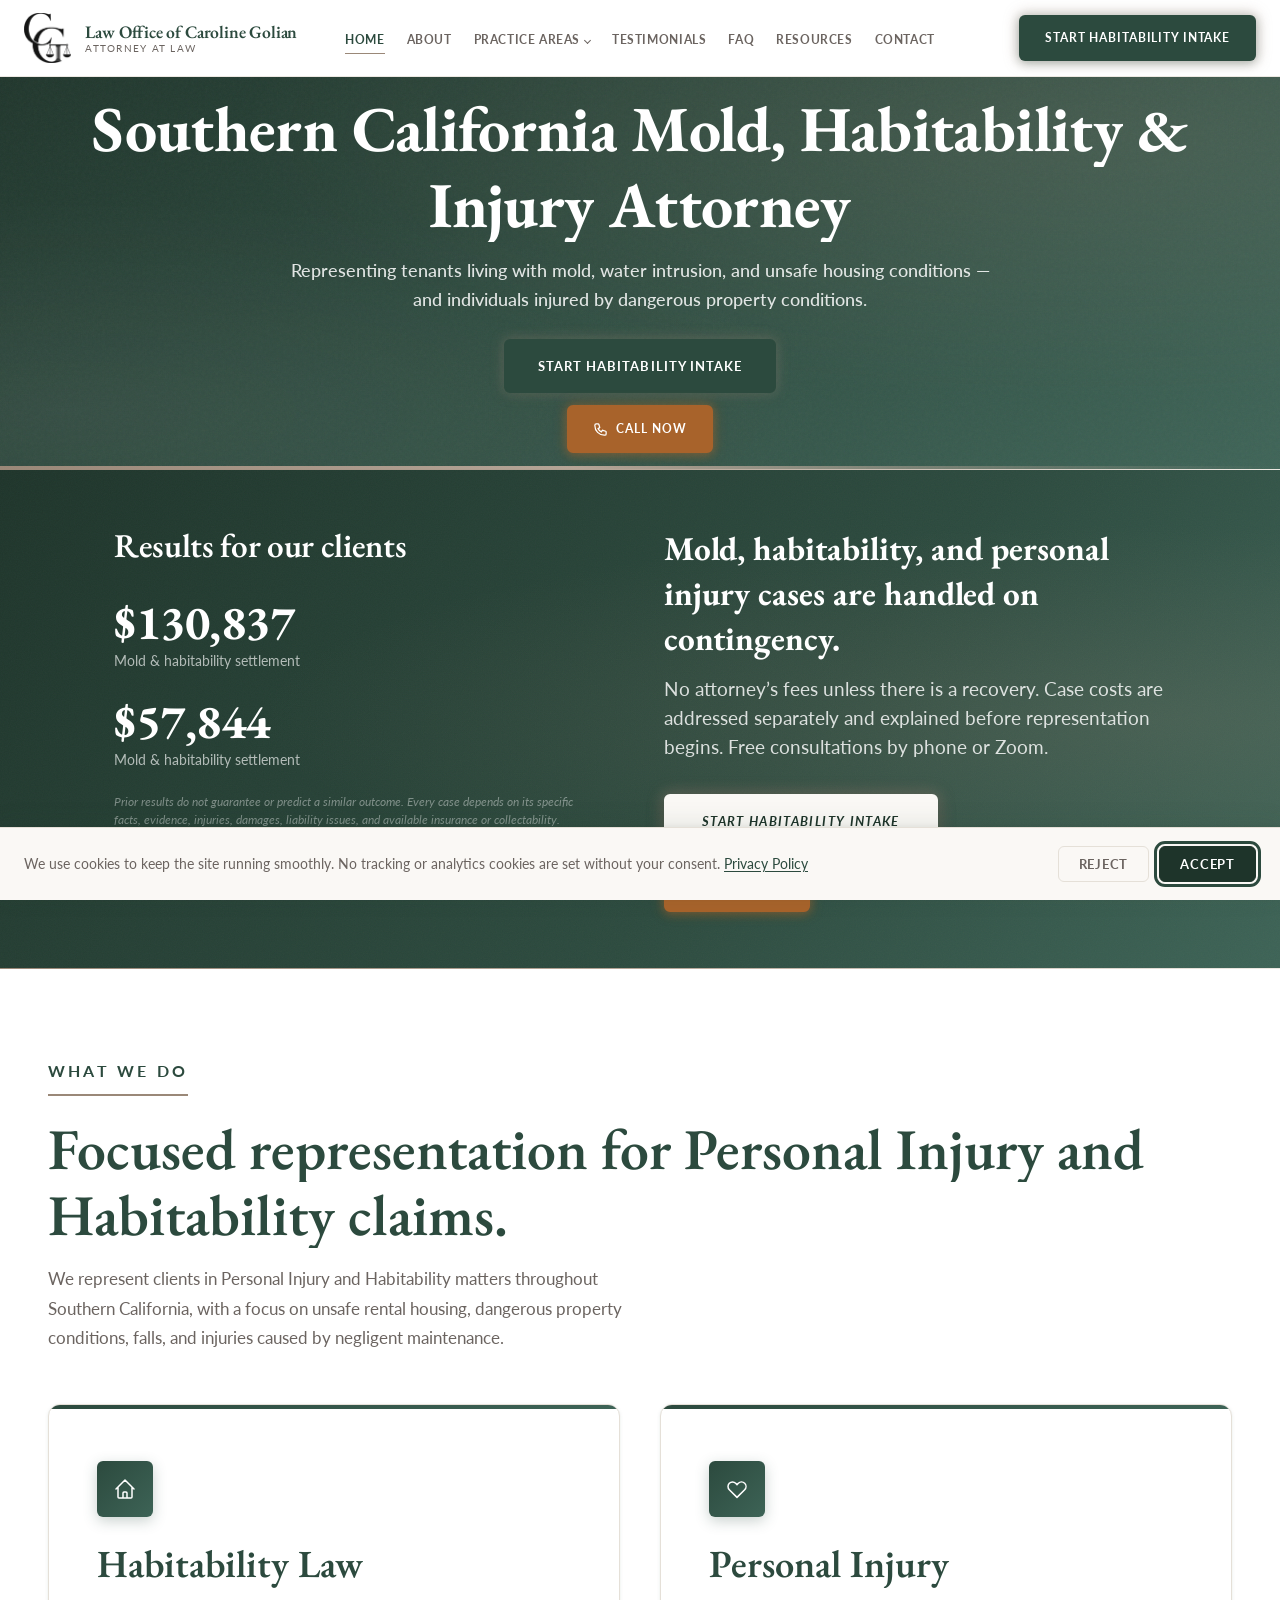
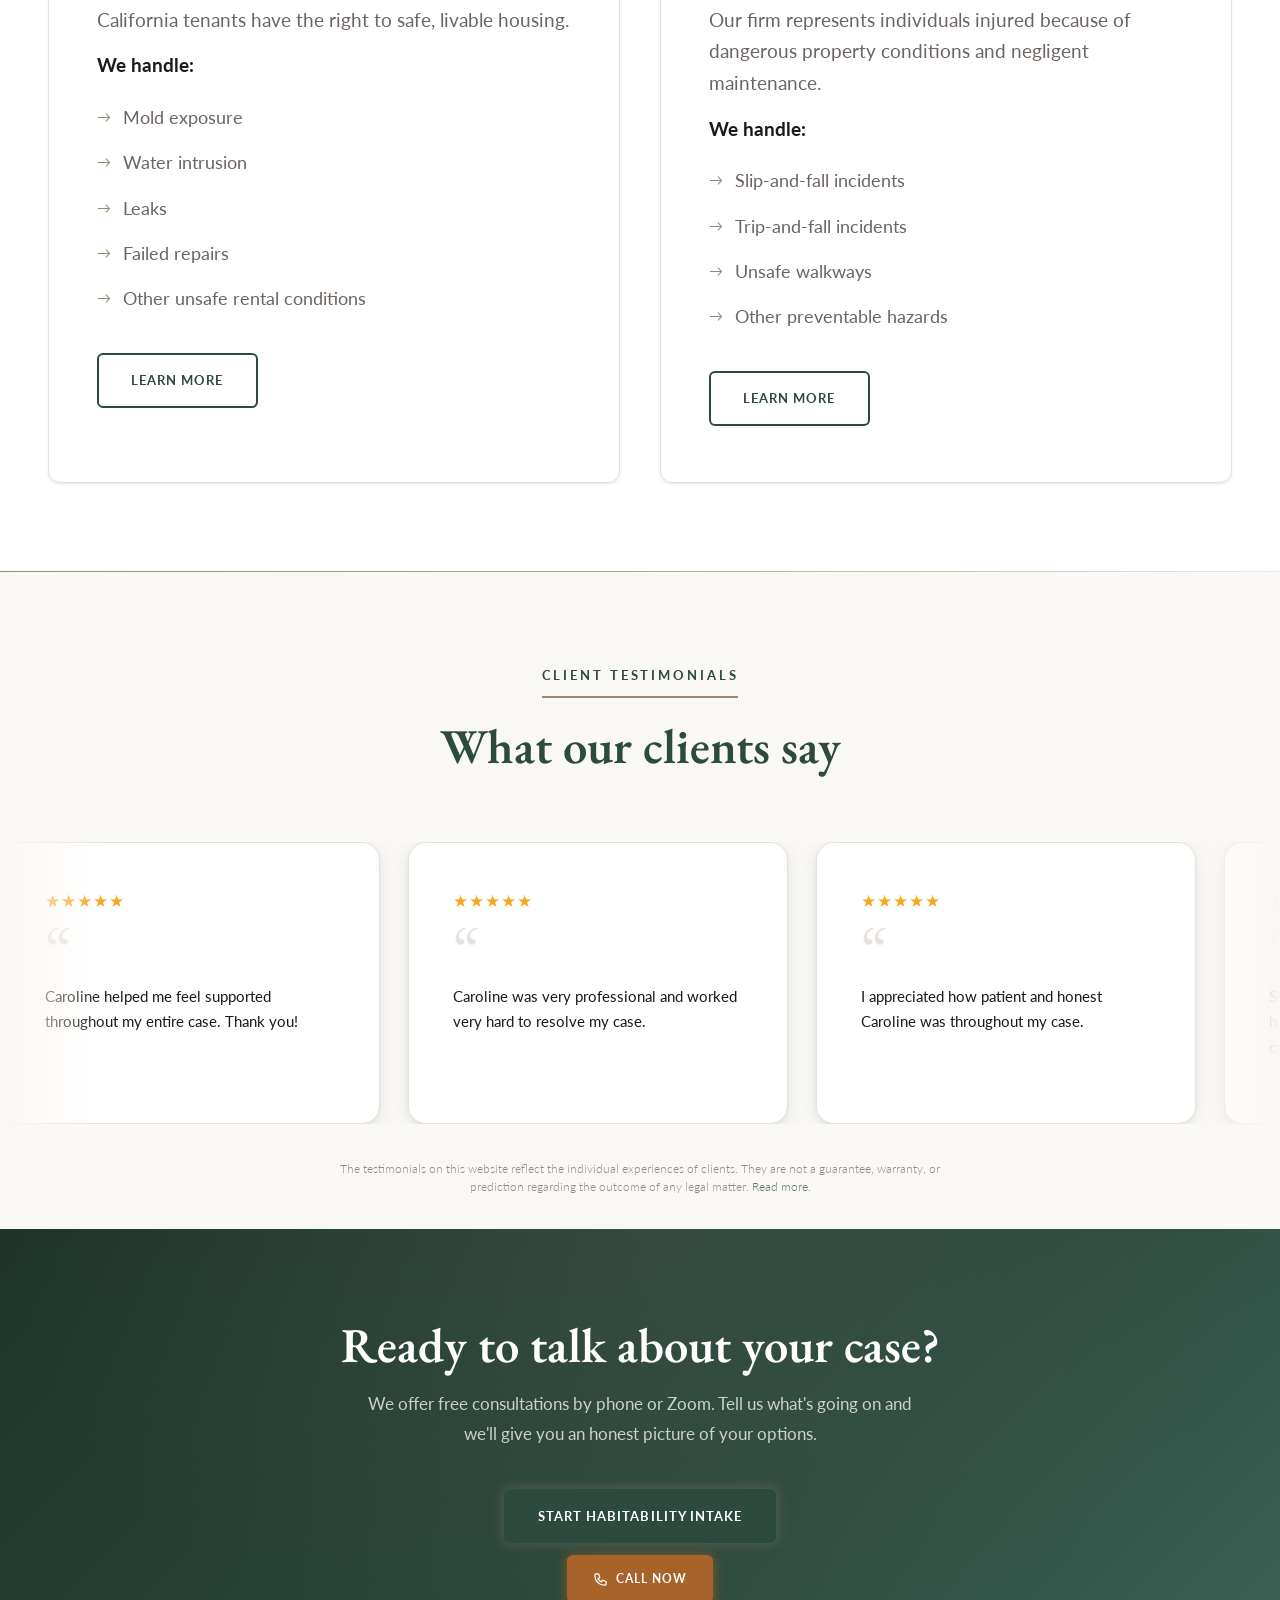
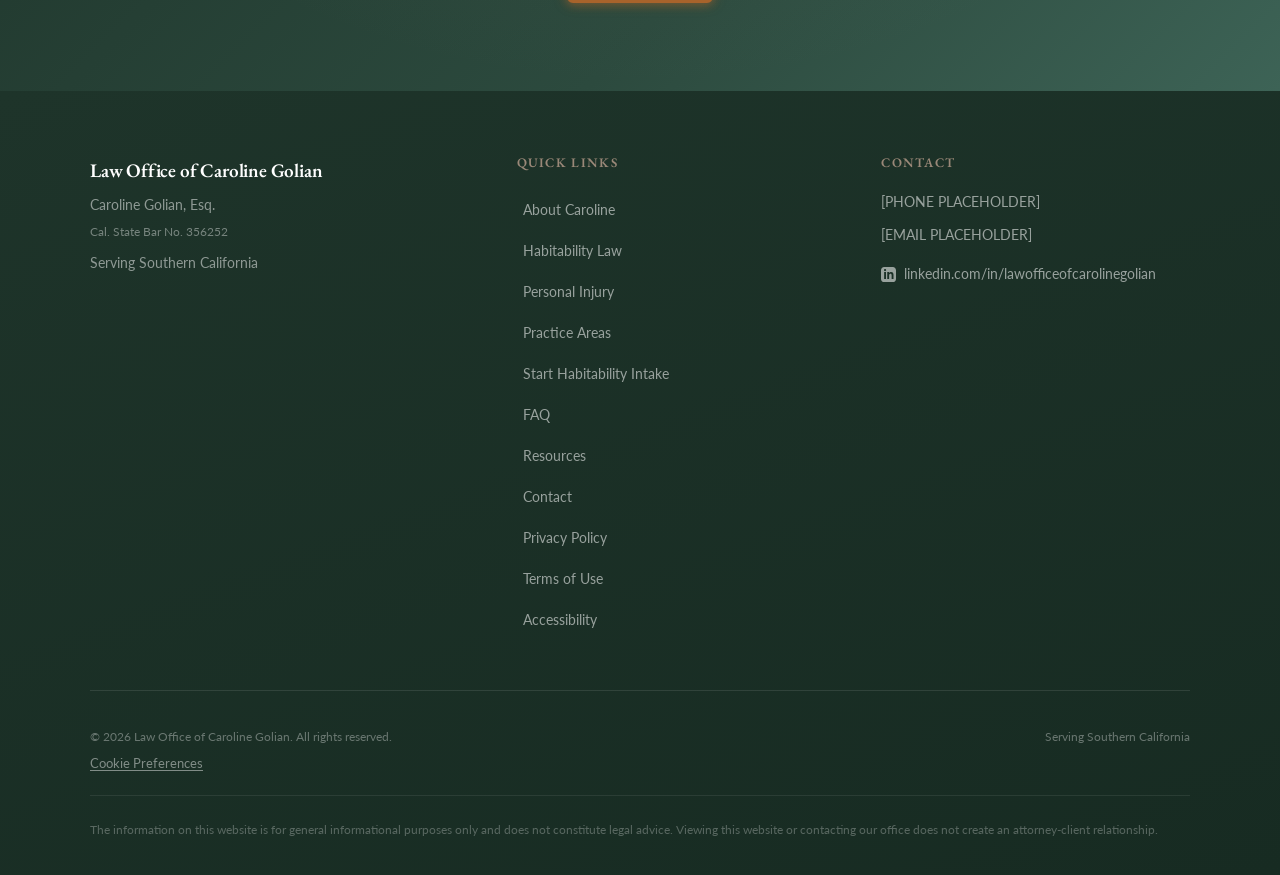
==== commit 26b5cab4: "Remove stale Resources-page mold testing link from FAQ answer" ====
--- a/index.html
+++ b/index.html
@@ -7,7 +7,7 @@
   <meta name="description" content="Caroline Golian, Esq. represents tenants in mold and habitability cases and individuals injured in accidents throughout Southern California, both handled on contingency. Free consultations." />
   <link rel="preconnect" href="https://fonts.googleapis.com" />
   <link rel="preconnect" href="https://fonts.gstatic.com" crossorigin />
-  <link rel="stylesheet" href="styles.css?v=20260701-26" />
+  <link rel="stylesheet" href="styles.css?v=20260701-27" />
   <link rel="canonical" href="https://lawofficecg.github.io/law-office/" />
 
   <!-- Open Graph / Social -->
@@ -68,7 +68,7 @@
   <header class="site-header" id="site-header">
     <div class="header-inner">
       <a href="index.html" class="site-logo">
-        <img src="logo.png?v=20260701-26" alt="Law Office of Caroline Golian logo" />
+        <img src="logo.png?v=20260701-27" alt="Law Office of Caroline Golian logo" />
         <span class="logo-text">
           <span class="logo-name">Law Office of Caroline Golian</span>
           <span class="logo-subtitle">Attorney at Law</span>
@@ -327,7 +327,7 @@
     </div>
   </footer>
 
-  <script src="main.js?v=20260701-26" defer></script>
+  <script src="main.js?v=20260701-27" defer></script>
   <script src="cookie-consent.js" defer></script>
 </body>
 </html>
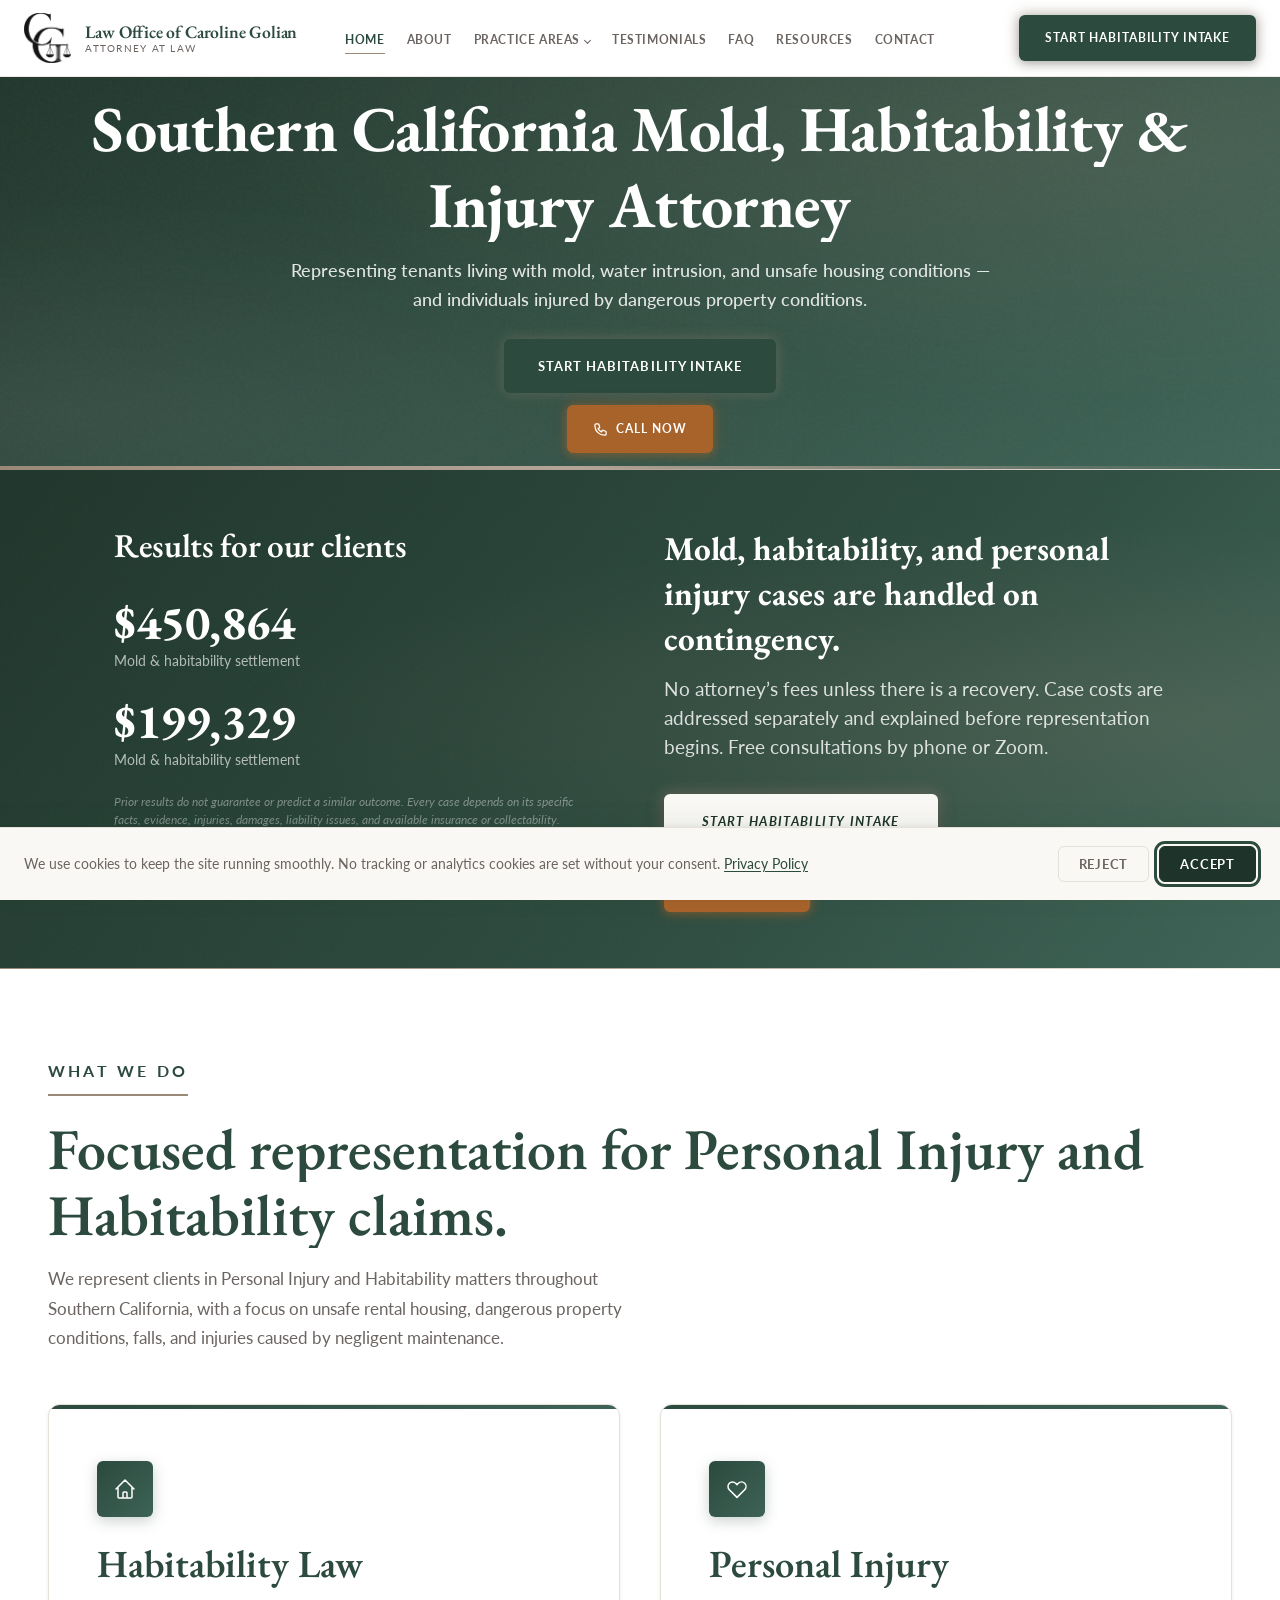
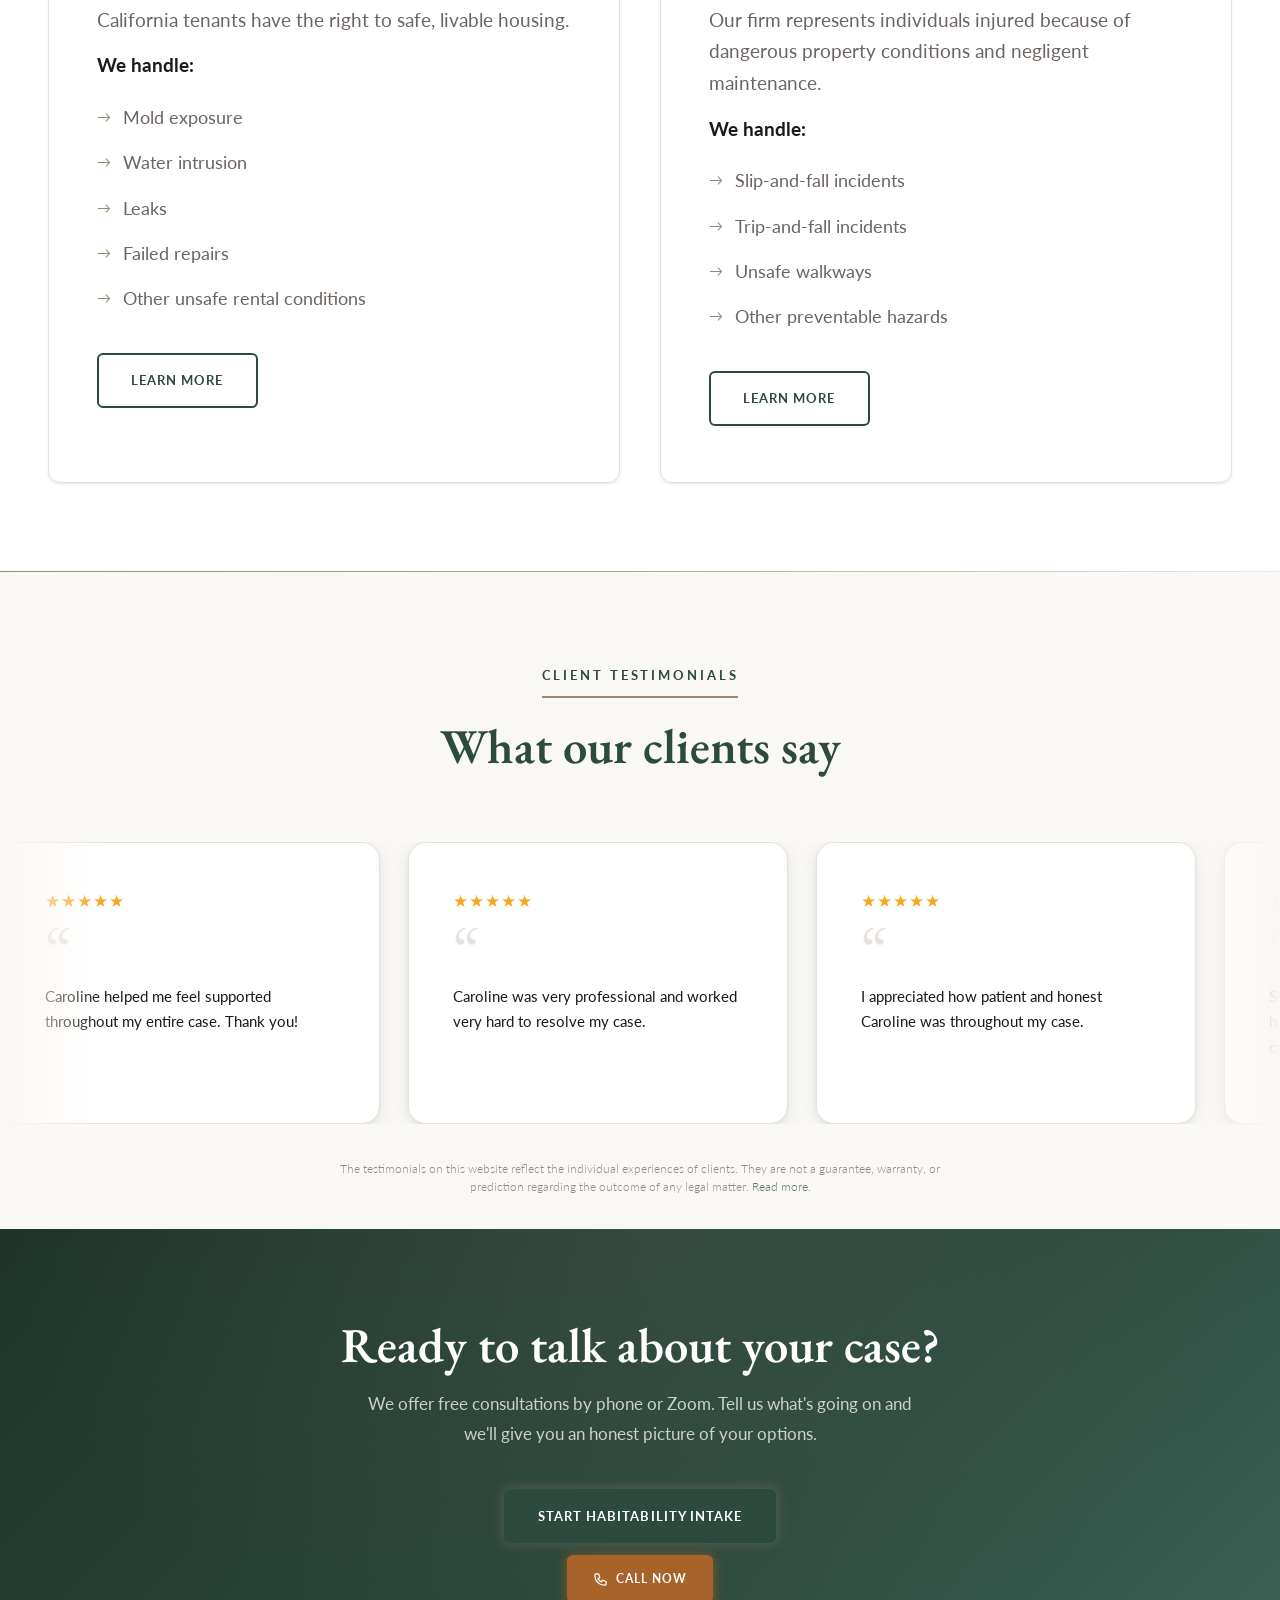
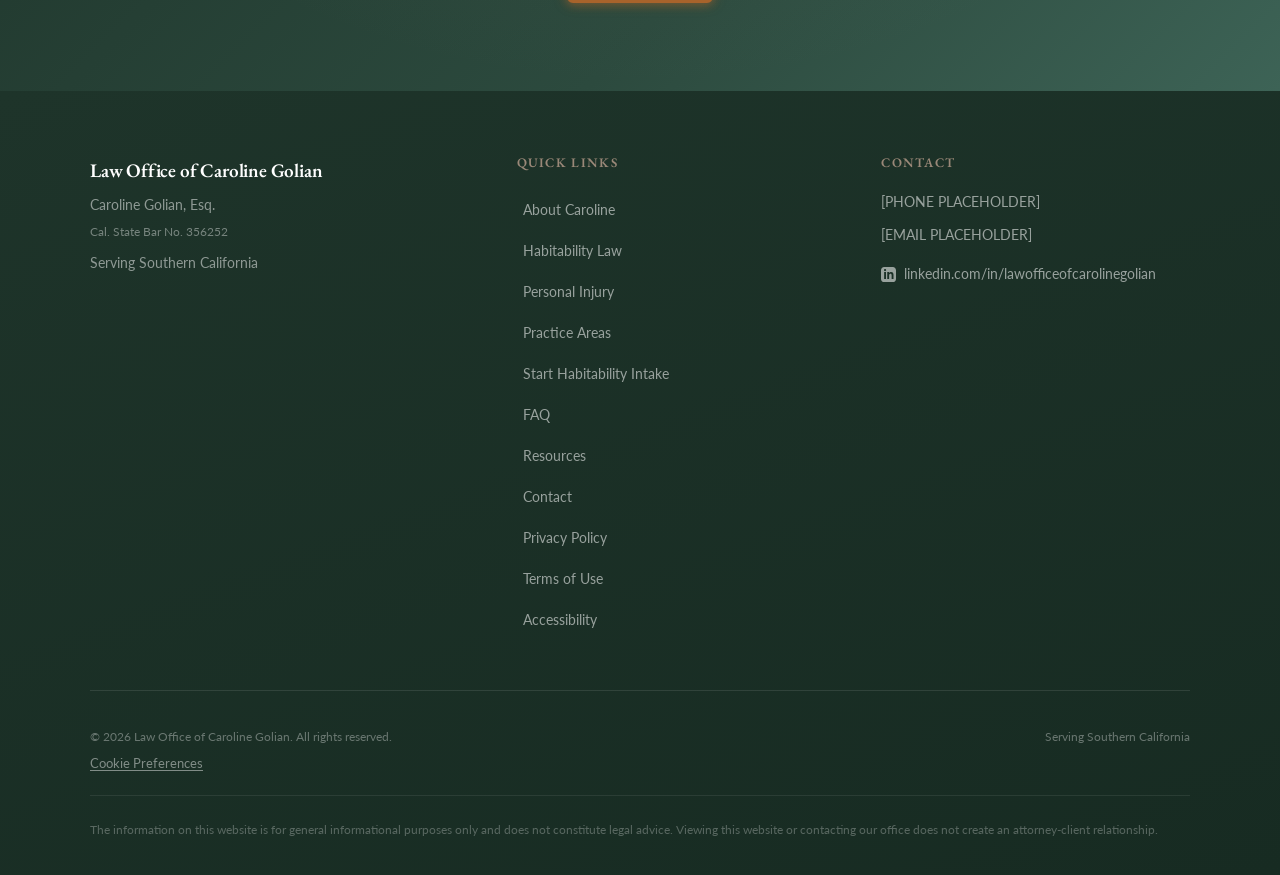
==== commit 934744f0: "Simplify intake form fields, require all questions except photo upload - Remove the "Best Time to Re" ====
--- a/index.html
+++ b/index.html
@@ -7,7 +7,7 @@
   <meta name="description" content="Caroline Golian, Esq. represents tenants in mold and habitability cases and individuals injured in accidents throughout Southern California, both handled on contingency. Free consultations." />
   <link rel="preconnect" href="https://fonts.googleapis.com" />
   <link rel="preconnect" href="https://fonts.gstatic.com" crossorigin />
-  <link rel="stylesheet" href="styles.css?v=20260701-27" />
+  <link rel="stylesheet" href="styles.css?v=20260701-29" />
   <link rel="canonical" href="https://lawofficecg.github.io/law-office/" />
 
   <!-- Open Graph / Social -->
@@ -68,7 +68,7 @@
   <header class="site-header" id="site-header">
     <div class="header-inner">
       <a href="index.html" class="site-logo">
-        <img src="logo.png?v=20260701-27" alt="Law Office of Caroline Golian logo" />
+        <img src="logo.png?v=20260701-29" alt="Law Office of Caroline Golian logo" />
         <span class="logo-text">
           <span class="logo-name">Law Office of Caroline Golian</span>
           <span class="logo-subtitle">Attorney at Law</span>
@@ -83,8 +83,8 @@
         <li class="nav-item-dropdown">
           <a href="practice-areas.html">Practice Areas<span class="dropdown-caret"></span></a>
           <ul class="nav-dropdown">
+            <li><a href="personal-injury.html">Personal Injury</a></li>
             <li><a href="habitability.html">Habitability</a></li>
-            <li><a href="personal-injury.html">Personal Injury</a></li>
           </ul>
         </li>
         <li><a href="#testimonials">Testimonials</a></li>
@@ -327,7 +327,7 @@
     </div>
   </footer>
 
-  <script src="main.js?v=20260701-27" defer></script>
+  <script src="main.js?v=20260701-29" defer></script>
   <script src="cookie-consent.js" defer></script>
 </body>
 </html>
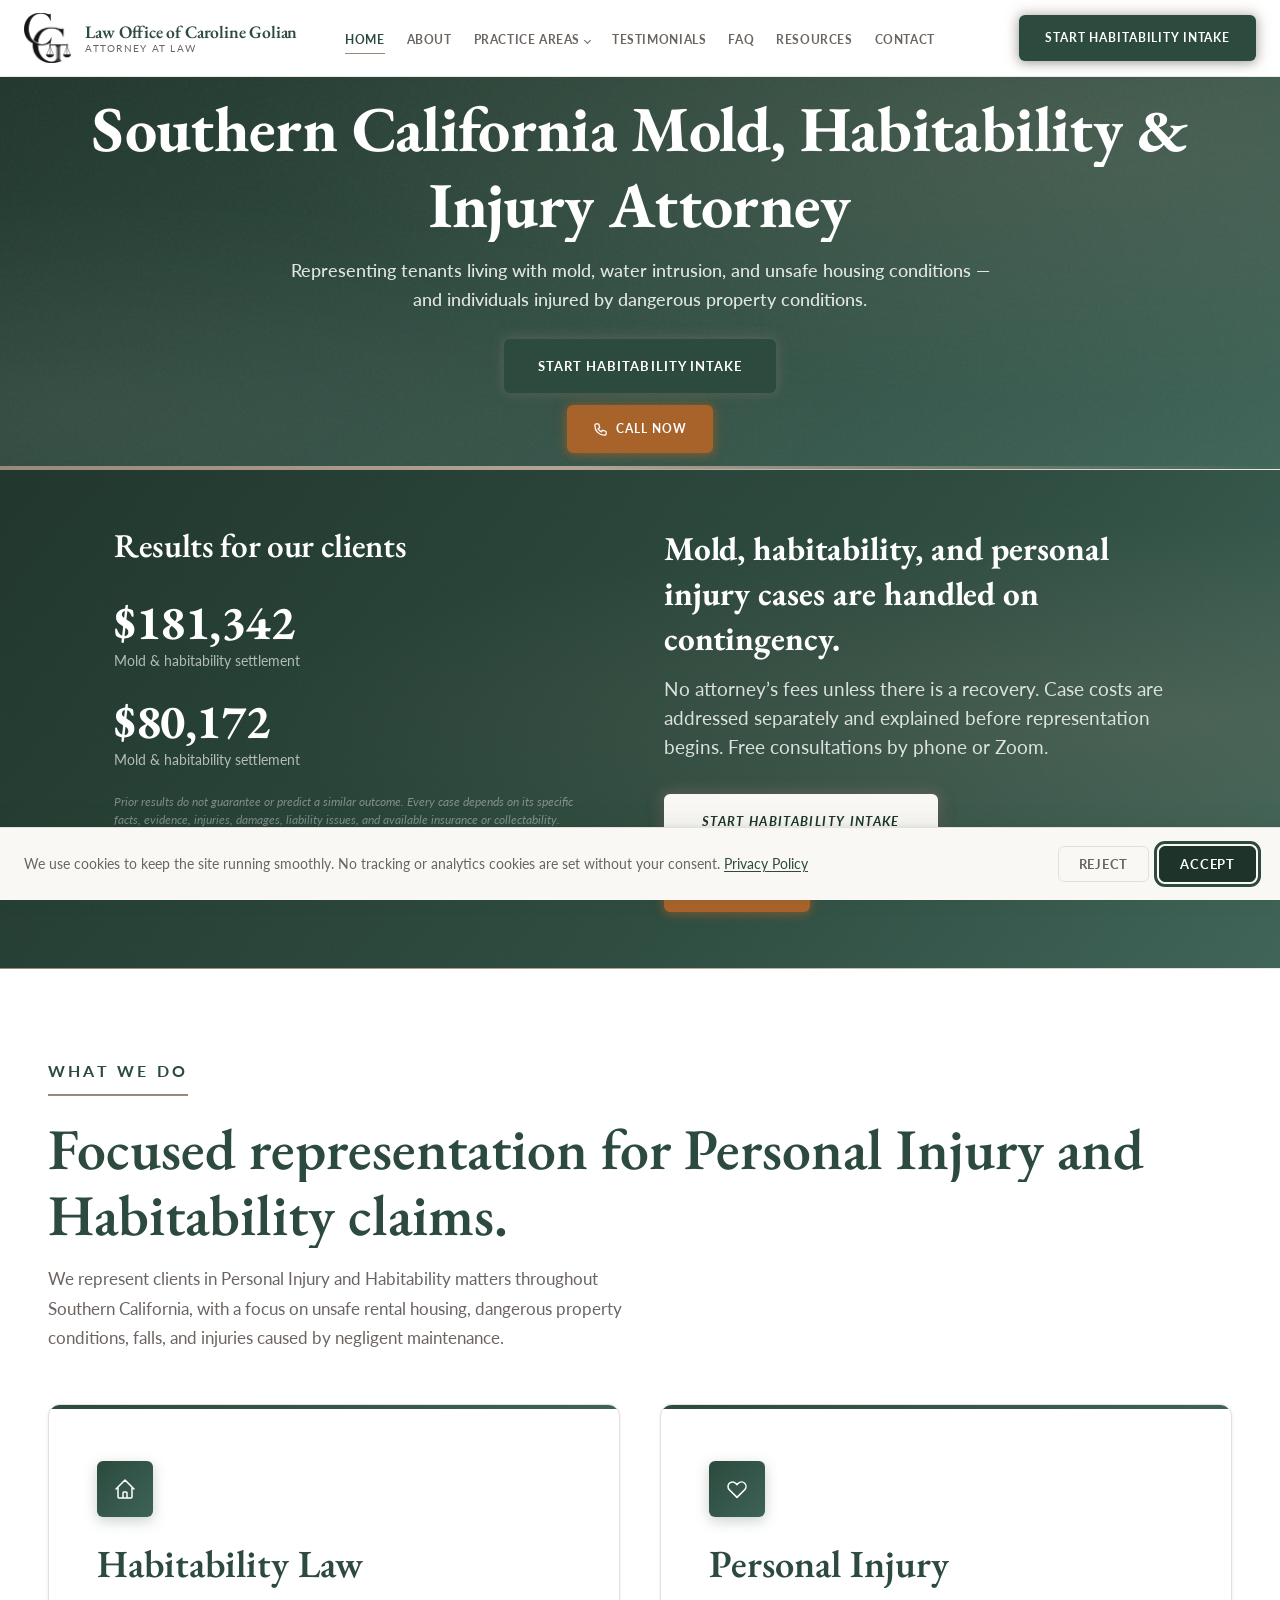
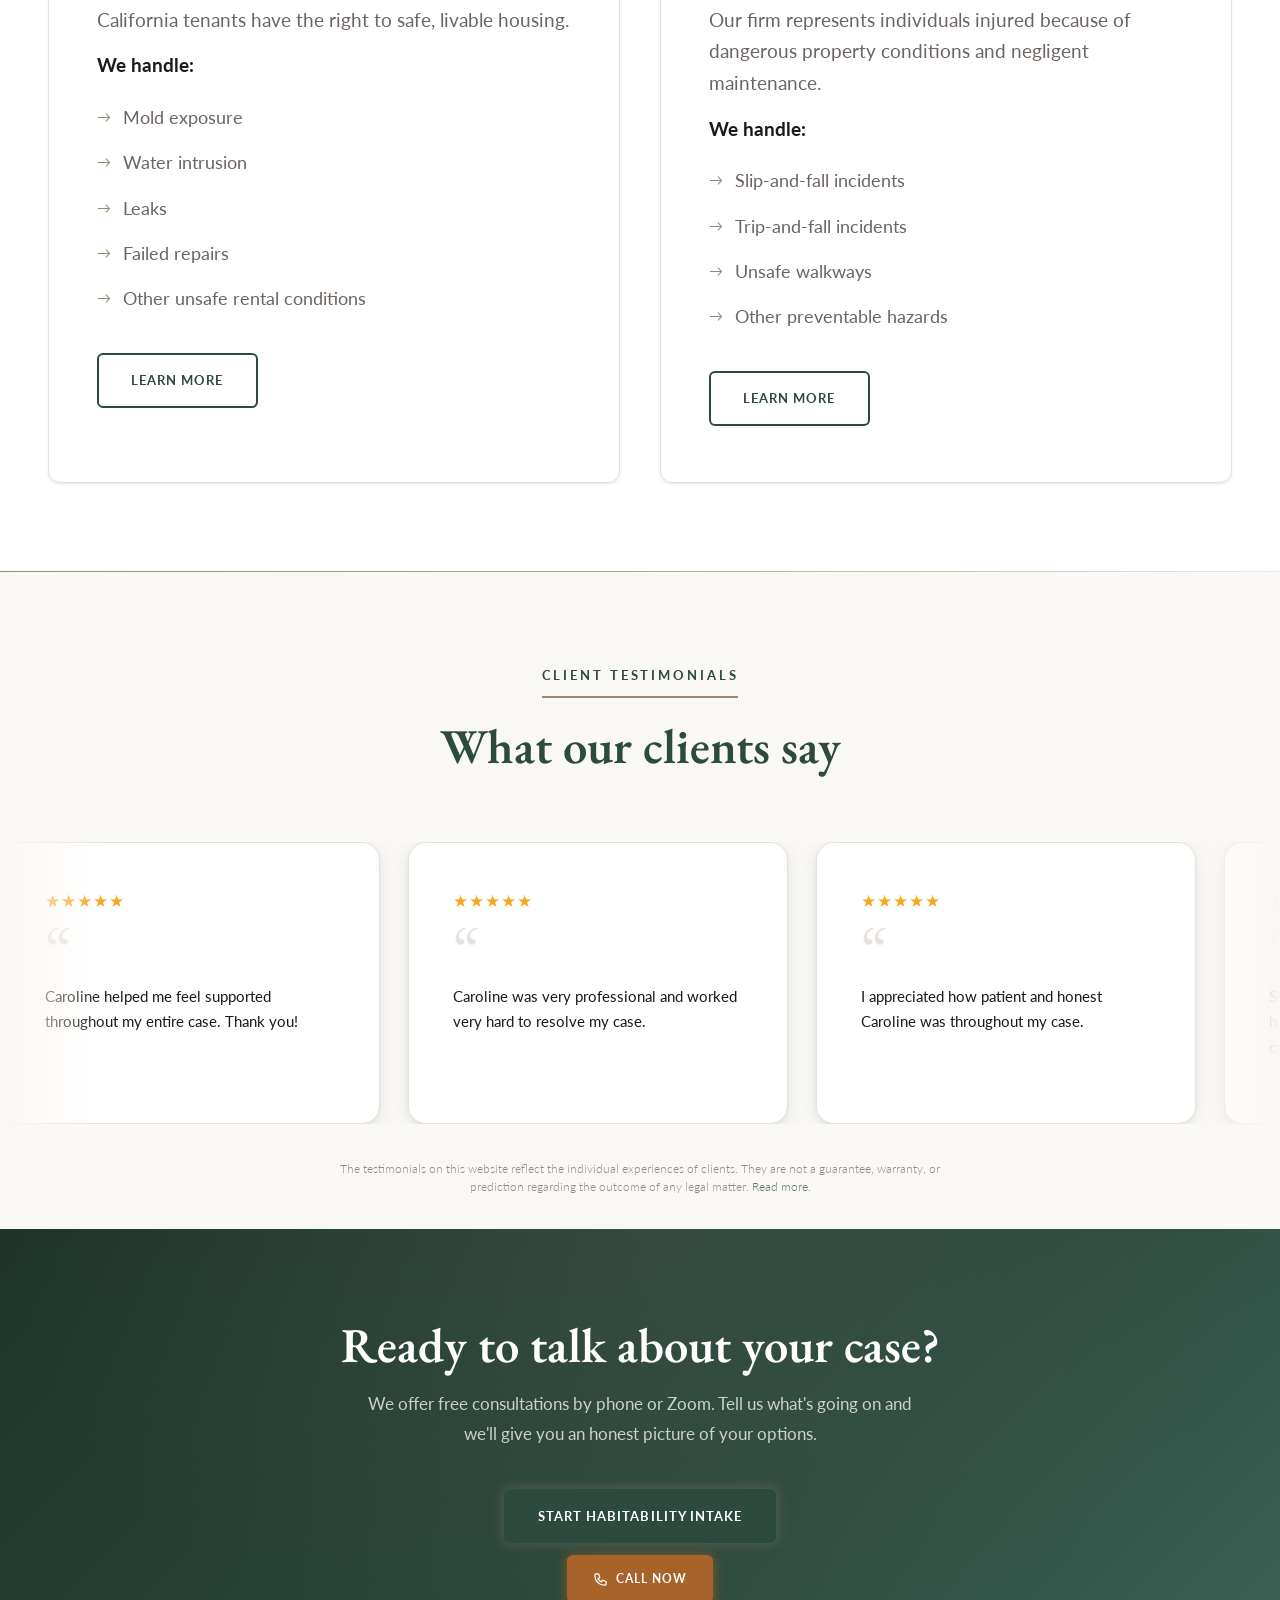
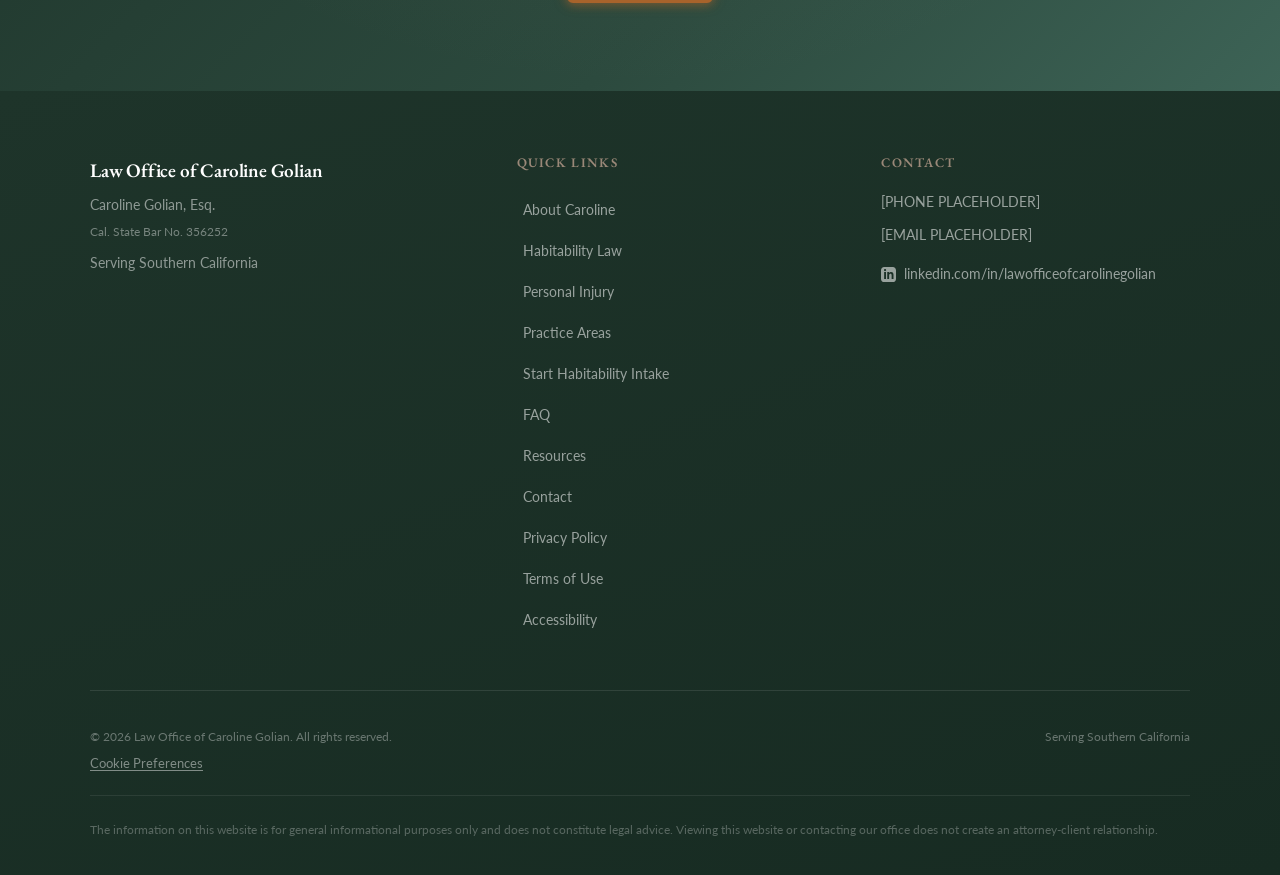
==== commit 99bee246: "Fix Habitability missing from the Practice Areas dropdown Root cause: an old rule, ".site-nav li:las" ====
--- a/index.html
+++ b/index.html
@@ -7,7 +7,7 @@
   <meta name="description" content="Caroline Golian, Esq. represents tenants in mold and habitability cases and individuals injured in accidents throughout Southern California, both handled on contingency. Free consultations." />
   <link rel="preconnect" href="https://fonts.googleapis.com" />
   <link rel="preconnect" href="https://fonts.gstatic.com" crossorigin />
-  <link rel="stylesheet" href="styles.css?v=20260701-29" />
+  <link rel="stylesheet" href="styles.css?v=20260701-30" />
   <link rel="canonical" href="https://lawofficecg.github.io/law-office/" />
 
   <!-- Open Graph / Social -->
@@ -68,7 +68,7 @@
   <header class="site-header" id="site-header">
     <div class="header-inner">
       <a href="index.html" class="site-logo">
-        <img src="logo.png?v=20260701-29" alt="Law Office of Caroline Golian logo" />
+        <img src="logo.png?v=20260701-30" alt="Law Office of Caroline Golian logo" />
         <span class="logo-text">
           <span class="logo-name">Law Office of Caroline Golian</span>
           <span class="logo-subtitle">Attorney at Law</span>
@@ -327,7 +327,7 @@
     </div>
   </footer>
 
-  <script src="main.js?v=20260701-29" defer></script>
+  <script src="main.js?v=20260701-30" defer></script>
   <script src="cookie-consent.js" defer></script>
 </body>
 </html>
--- a/styles.css
+++ b/styles.css
@@ -1981,7 +1981,11 @@
   }
   .site-logo { justify-self: start; }
   .site-nav { justify-self: center; }
-  .site-nav li:last-child { display: none; }
+  /* Direct child only — a descendant selector here would also match the
+     last <li> inside the nested .nav-dropdown (Habitability/Personal
+     Injury submenu), silently hiding whichever of those two is listed
+     last. */
+  .site-nav > li:last-child { display: none; }
   .nav-cta-desktop { justify-self: end; }
 }
 
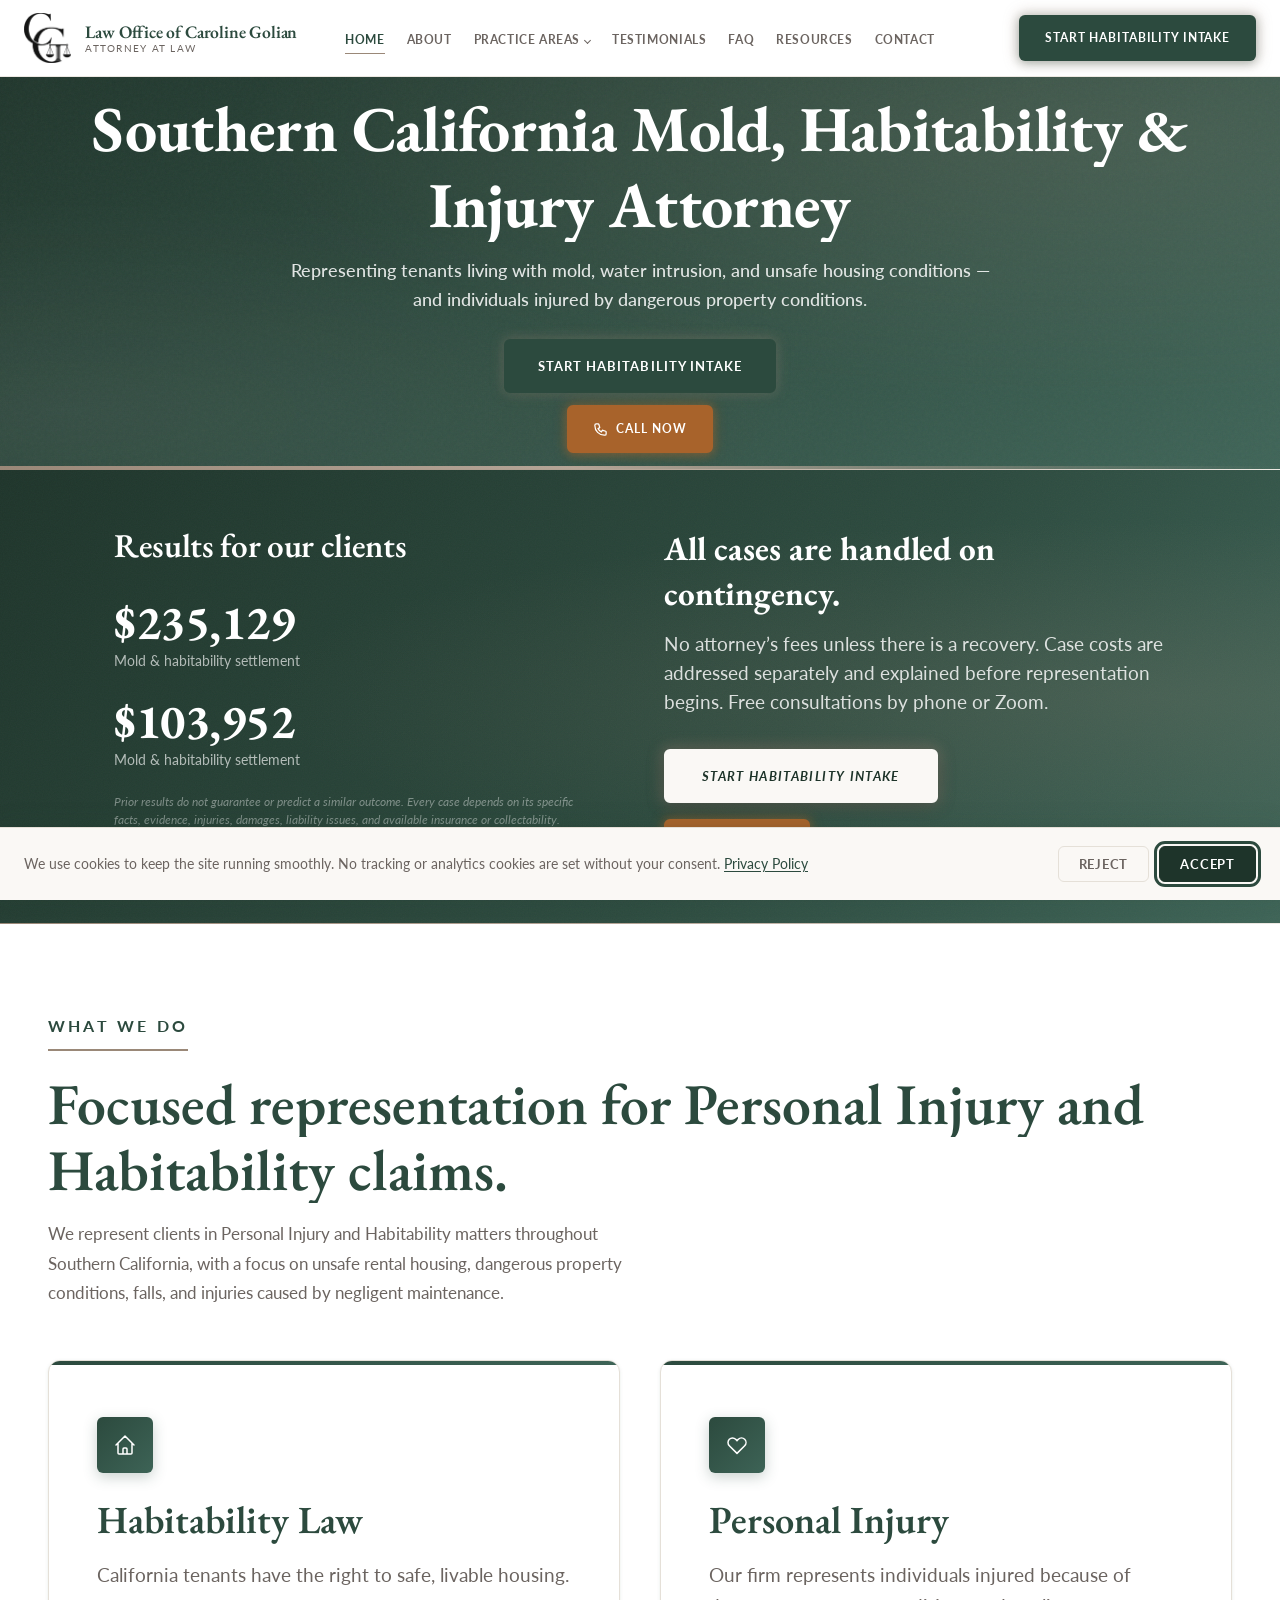
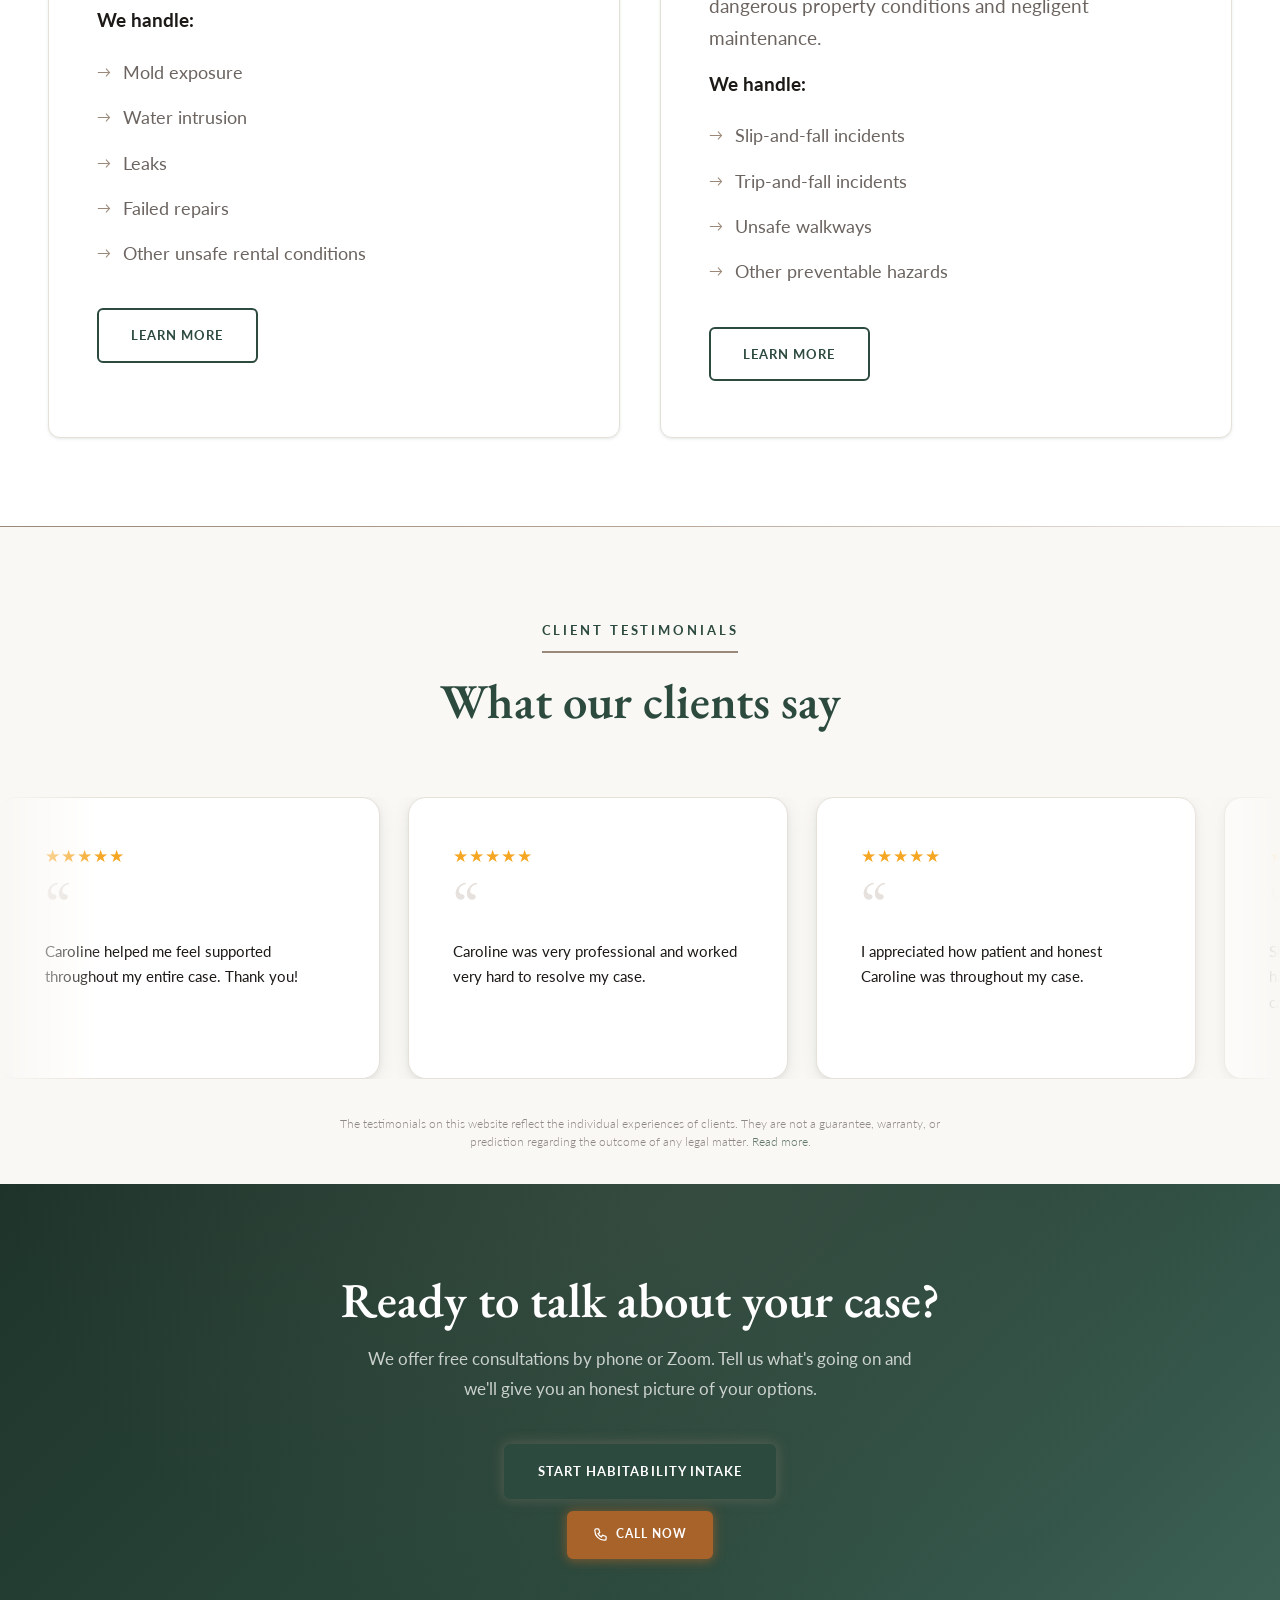
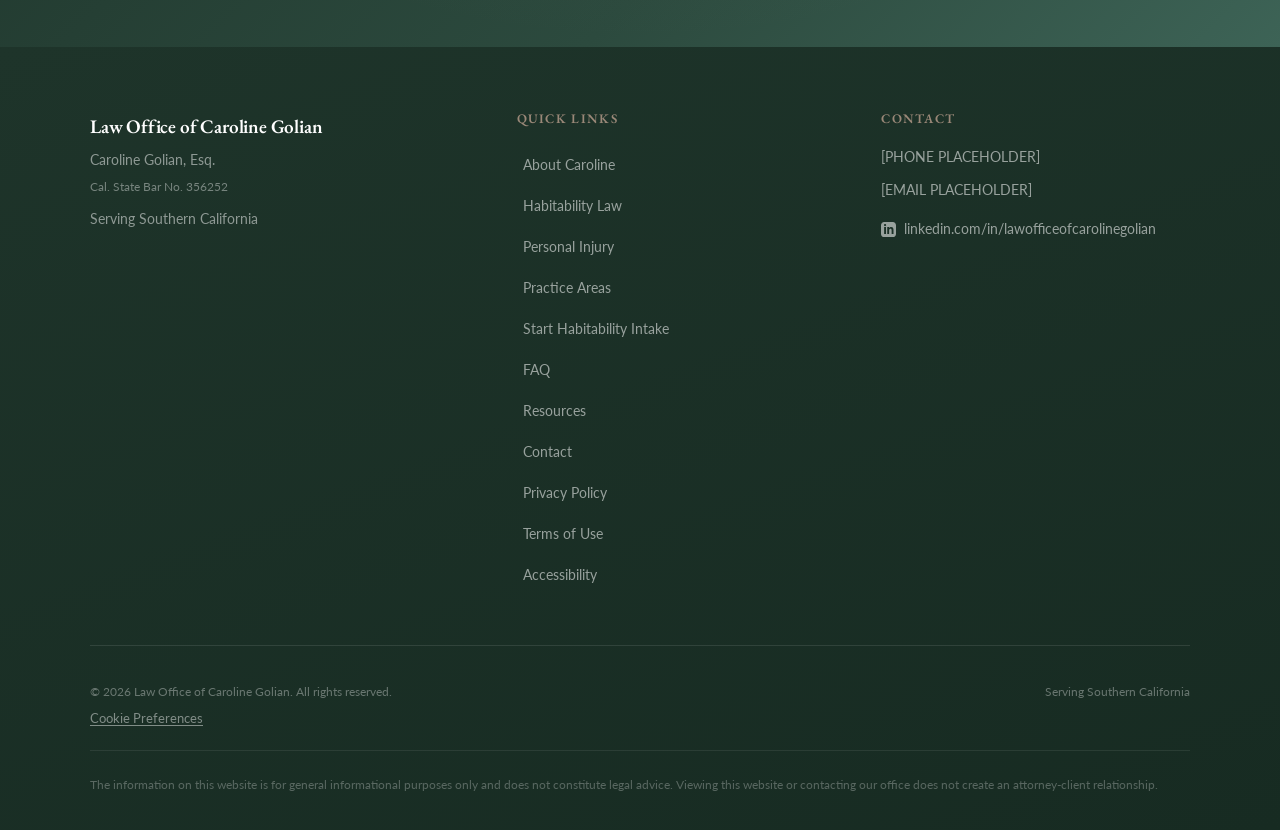
==== commit 8f1d35ec: "Shorten homepage contingency tagline to 'All cases are handled on contingency.'" ====
--- a/index.html
+++ b/index.html
@@ -7,7 +7,7 @@
   <meta name="description" content="Caroline Golian, Esq. represents tenants in mold and habitability cases and individuals injured in accidents throughout Southern California, both handled on contingency. Free consultations." />
   <link rel="preconnect" href="https://fonts.googleapis.com" />
   <link rel="preconnect" href="https://fonts.gstatic.com" crossorigin />
-  <link rel="stylesheet" href="styles.css?v=20260701-30" />
+  <link rel="stylesheet" href="styles.css?v=20260701-31" />
   <link rel="canonical" href="https://lawofficecg.github.io/law-office/" />
 
   <!-- Open Graph / Social -->
@@ -68,7 +68,7 @@
   <header class="site-header" id="site-header">
     <div class="header-inner">
       <a href="index.html" class="site-logo">
-        <img src="logo.png?v=20260701-30" alt="Law Office of Caroline Golian logo" />
+        <img src="logo.png?v=20260701-31" alt="Law Office of Caroline Golian logo" />
         <span class="logo-text">
           <span class="logo-name">Law Office of Caroline Golian</span>
           <span class="logo-subtitle">Attorney at Law</span>
@@ -141,7 +141,7 @@
       </div>
       <div>
         <p class="results-tagline">
-          <strong>Mold, habitability, and personal injury cases are handled on contingency.</strong>
+          <strong>All cases are handled on contingency.</strong>
           <span class="consult-line">No attorney&rsquo;s fees unless there is a recovery. Case costs are addressed separately and explained before representation begins. Free consultations by phone or Zoom.</span>
           <a href="intake.html" class="btn btn-consult btn-magnetic">Start Habitability Intake</a>
         </p>
@@ -327,7 +327,7 @@
     </div>
   </footer>
 
-  <script src="main.js?v=20260701-30" defer></script>
+  <script src="main.js?v=20260701-31" defer></script>
   <script src="cookie-consent.js" defer></script>
 </body>
 </html>
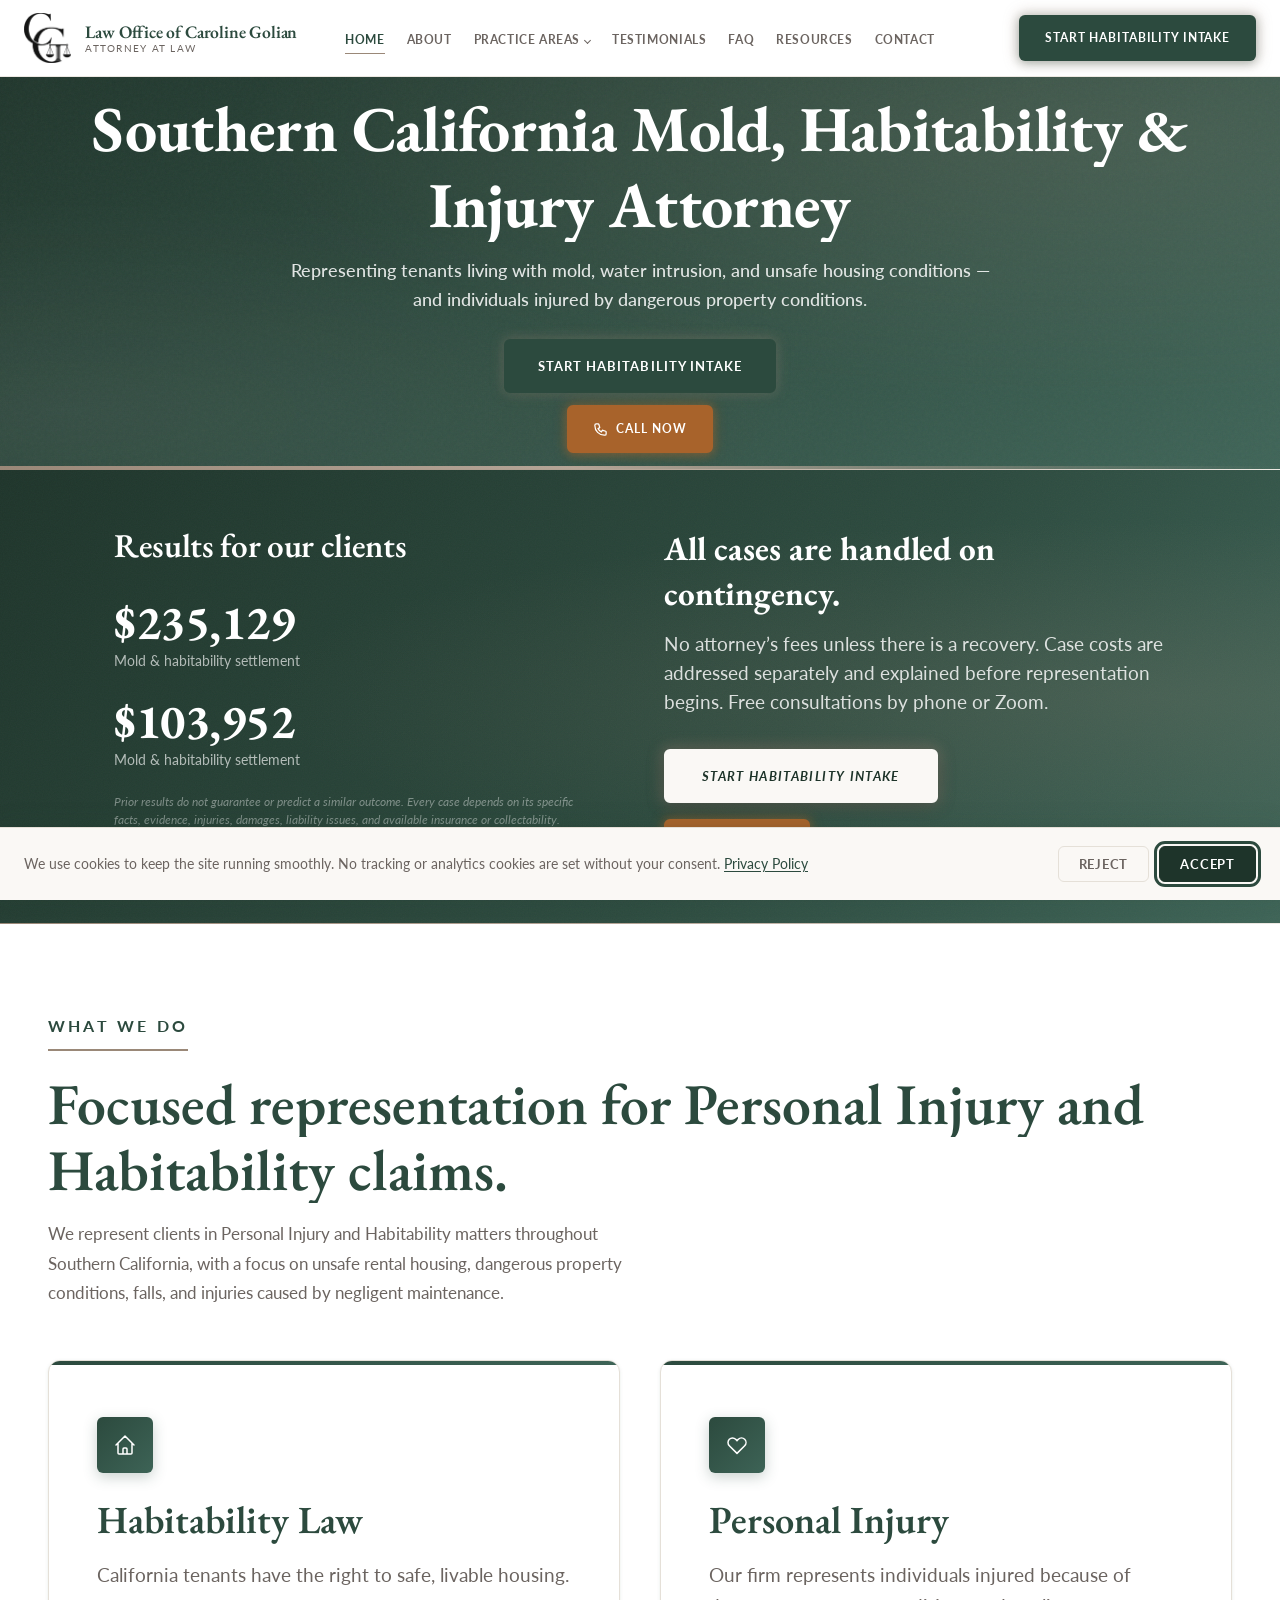
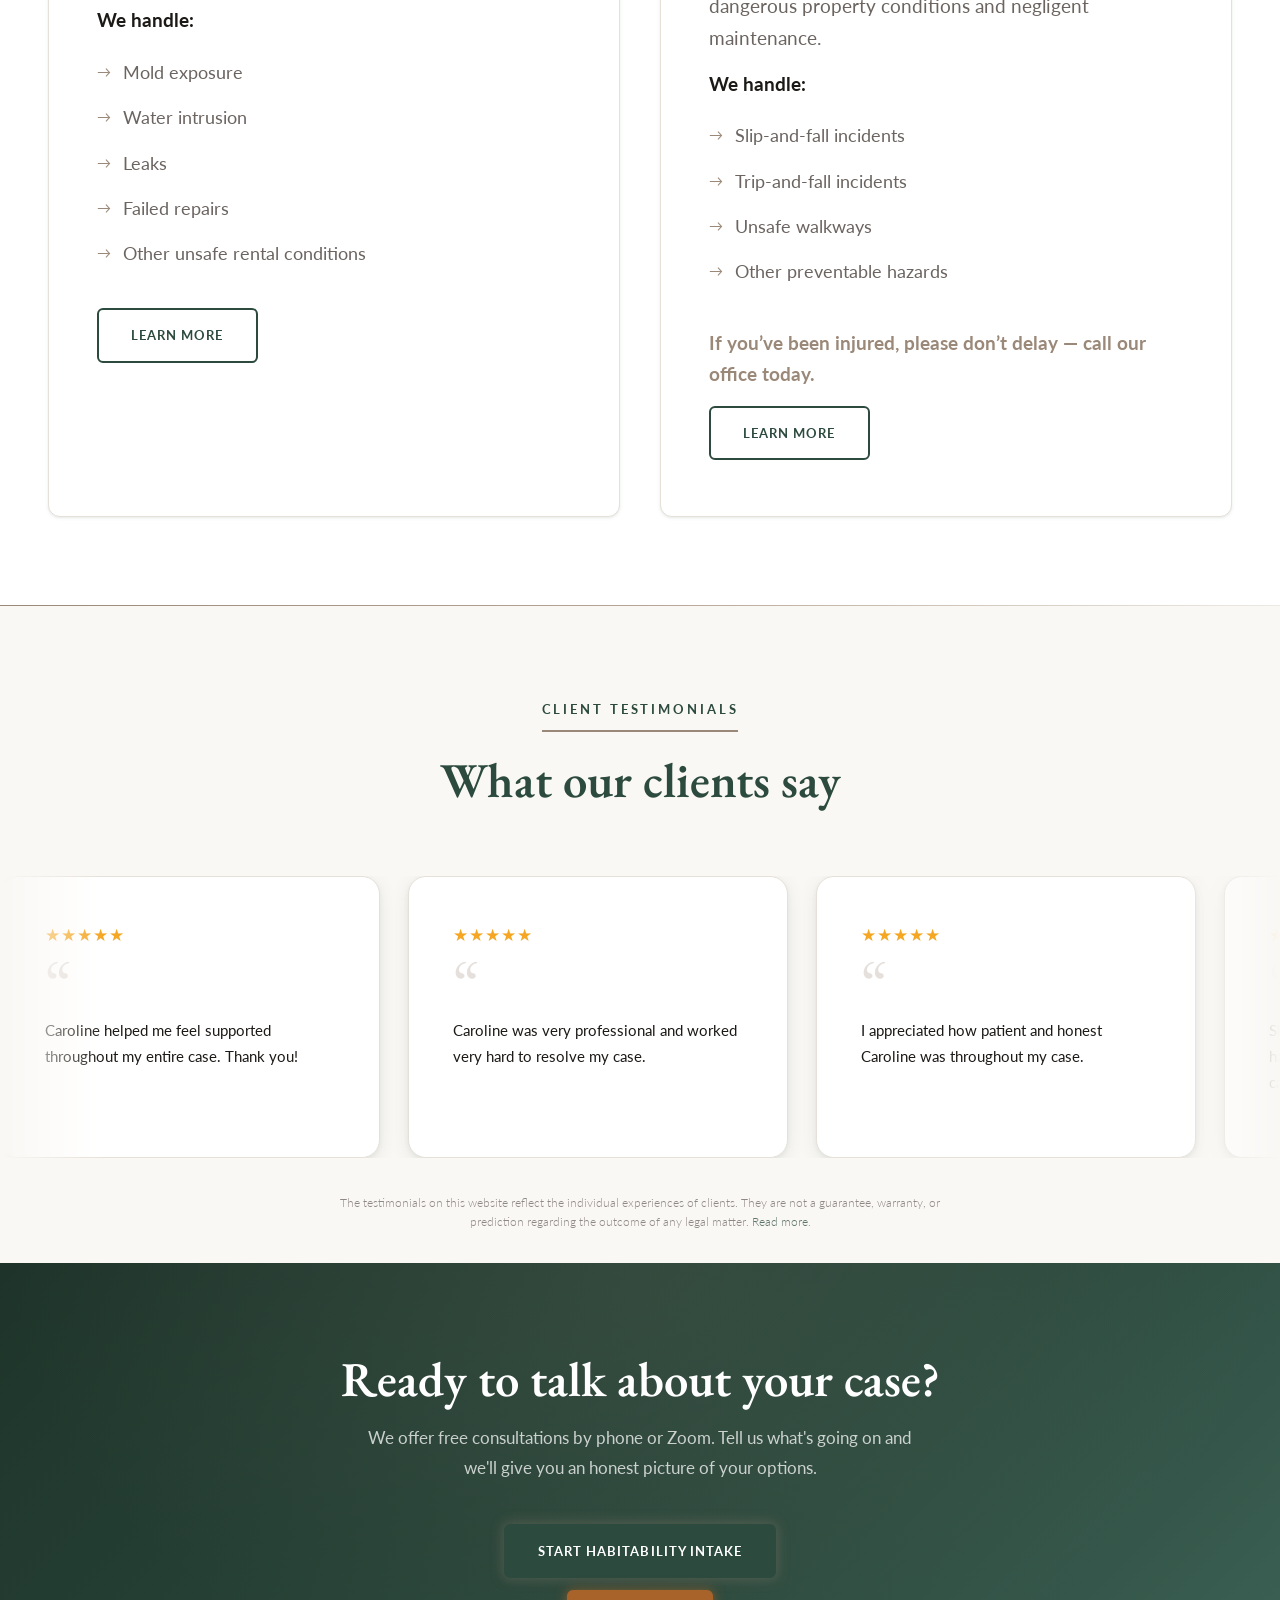
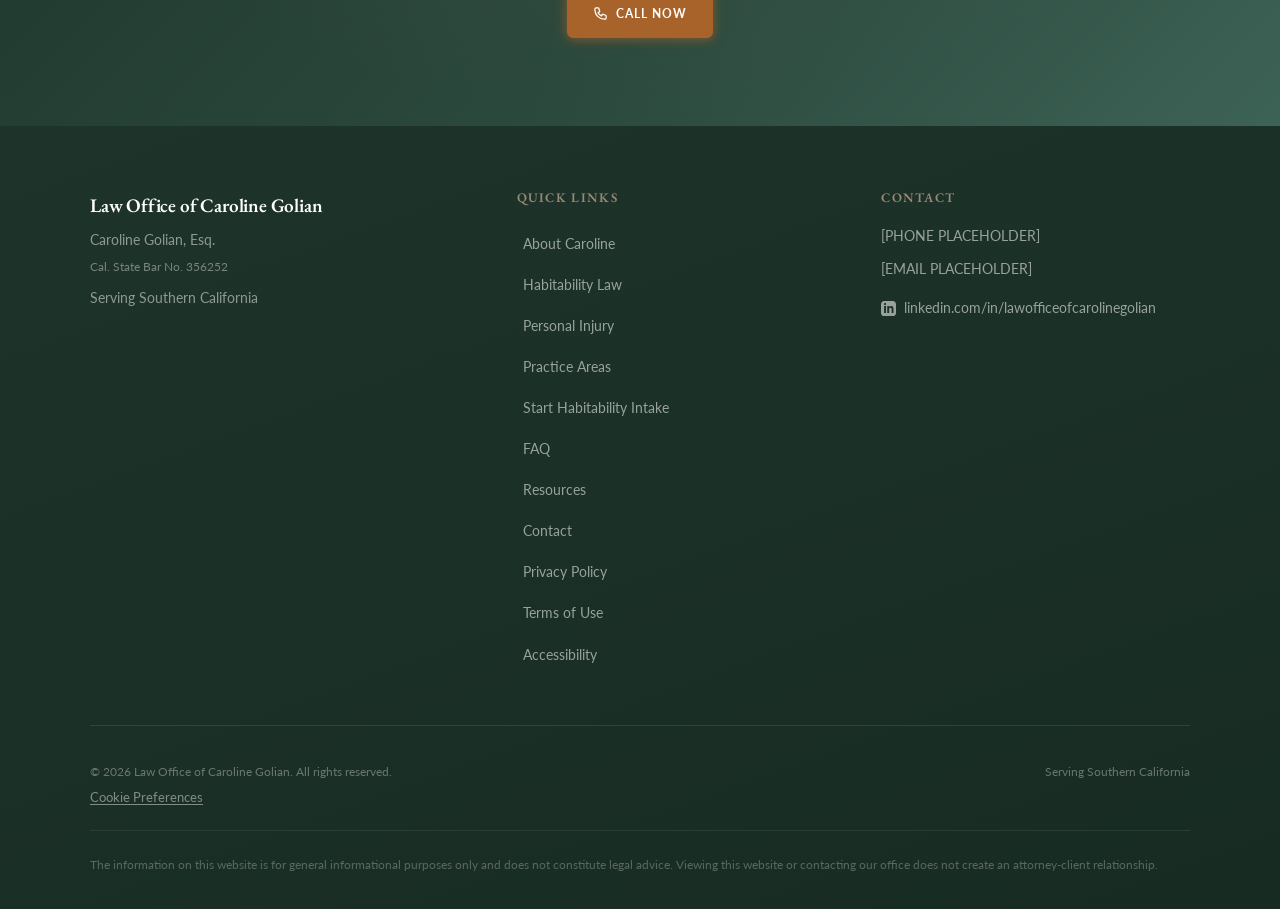
==== commit f227e8e3: "Add 'call right away' message to homepage Personal Injury card" ====
--- a/index.html
+++ b/index.html
@@ -7,7 +7,7 @@
   <meta name="description" content="Caroline Golian, Esq. represents tenants in mold and habitability cases and individuals injured in accidents throughout Southern California, both handled on contingency. Free consultations." />
   <link rel="preconnect" href="https://fonts.googleapis.com" />
   <link rel="preconnect" href="https://fonts.gstatic.com" crossorigin />
-  <link rel="stylesheet" href="styles.css?v=20260701-31" />
+  <link rel="stylesheet" href="styles.css?v=20260701-32" />
   <link rel="canonical" href="https://lawofficecg.github.io/law-office/" />
 
   <!-- Open Graph / Social -->
@@ -68,7 +68,7 @@
   <header class="site-header" id="site-header">
     <div class="header-inner">
       <a href="index.html" class="site-logo">
-        <img src="logo.png?v=20260701-31" alt="Law Office of Caroline Golian logo" />
+        <img src="logo.png?v=20260701-32" alt="Law Office of Caroline Golian logo" />
         <span class="logo-text">
           <span class="logo-name">Law Office of Caroline Golian</span>
           <span class="logo-subtitle">Attorney at Law</span>
@@ -193,6 +193,7 @@
             <li>Unsafe walkways</li>
             <li>Other preventable hazards</li>
           </ul>
+          <p style="font-weight:700;color:var(--accent);margin-bottom:16px;">If you&rsquo;ve been injured, please don&rsquo;t delay &mdash; call our office today.</p>
           <a href="practice-areas.html#personal-injury" class="btn btn-outline-green" aria-label="Learn more about Personal Injury">Learn More</a>
         </div>
       </div>
@@ -327,7 +328,7 @@
     </div>
   </footer>
 
-  <script src="main.js?v=20260701-31" defer></script>
+  <script src="main.js?v=20260701-32" defer></script>
   <script src="cookie-consent.js" defer></script>
 </body>
 </html>
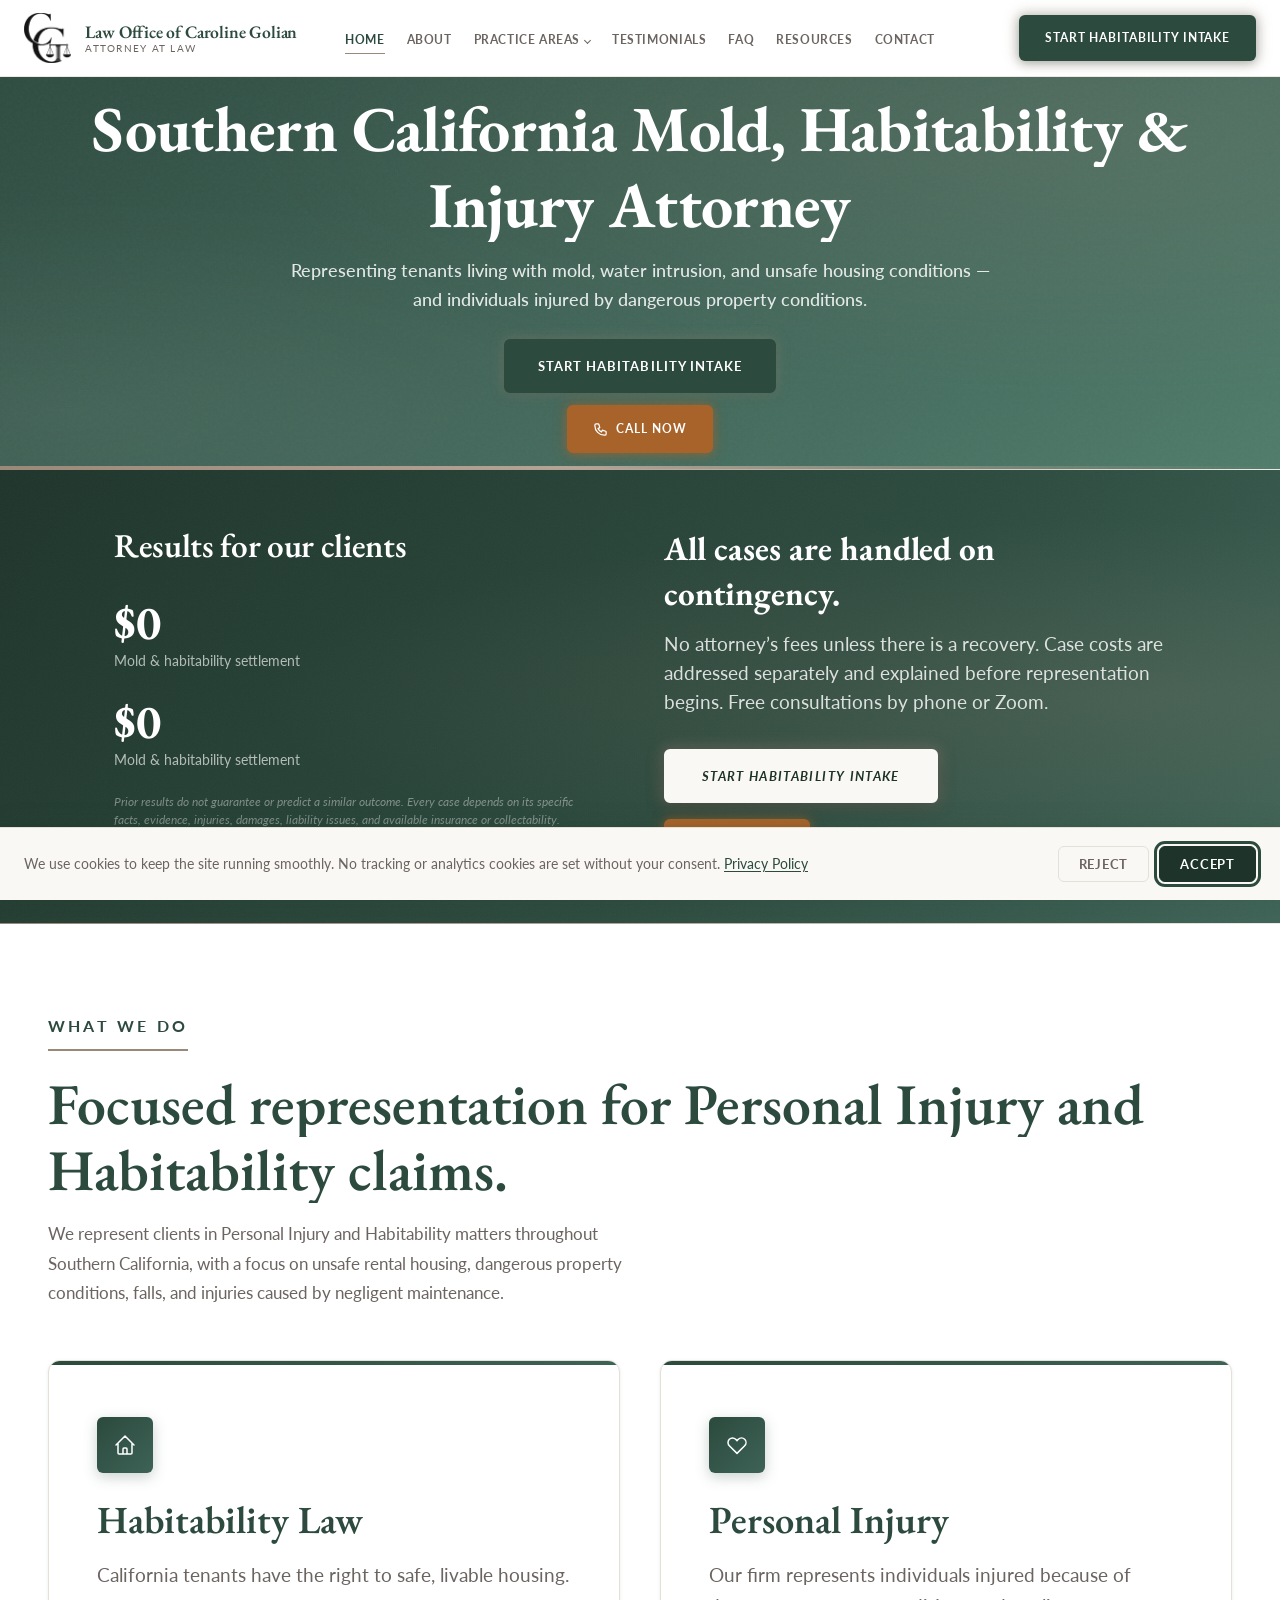
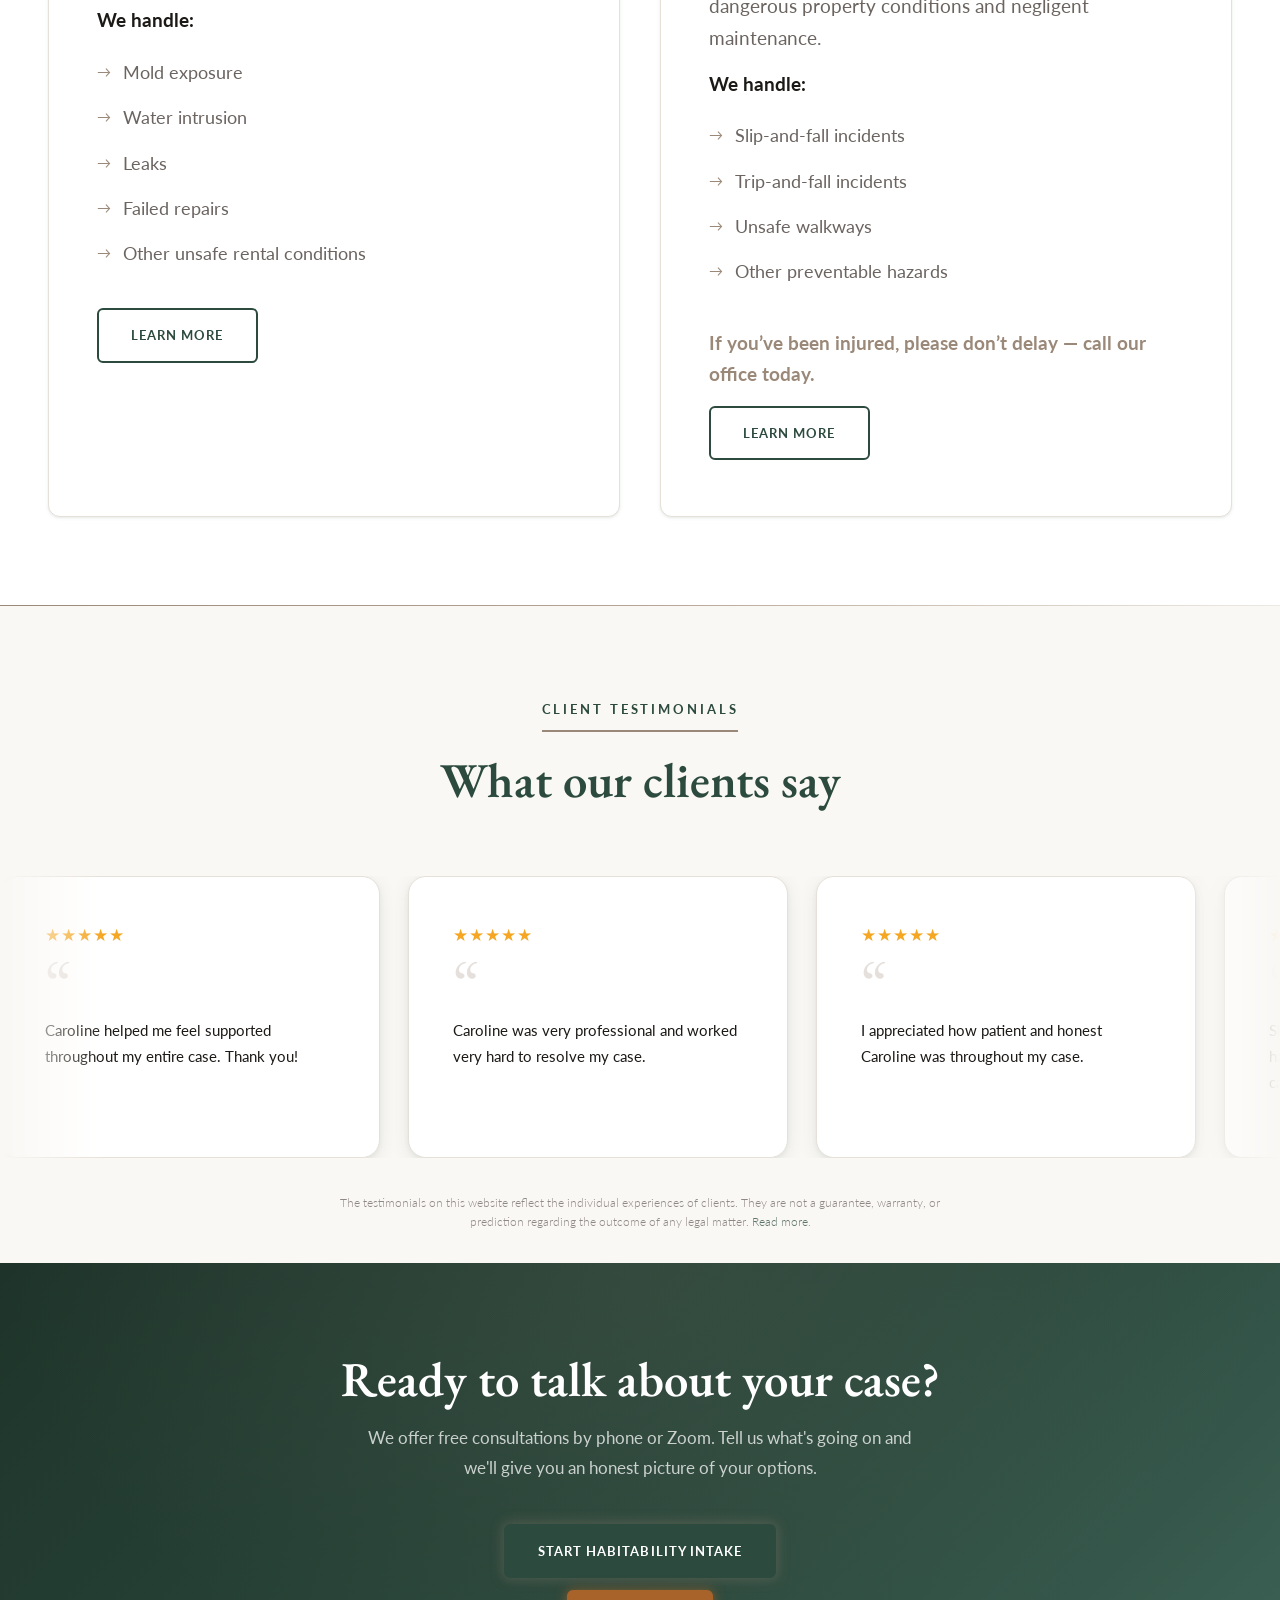
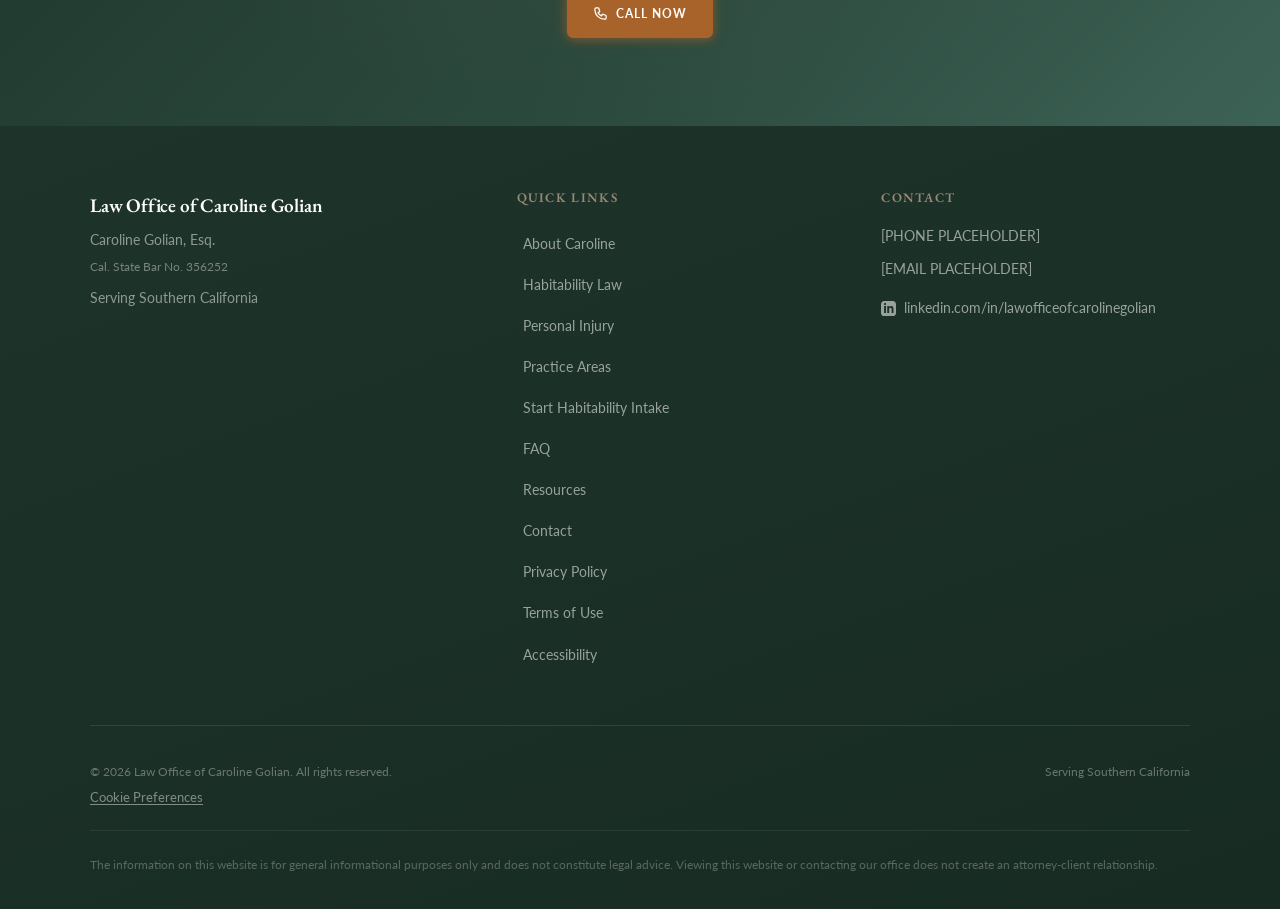
==== commit 7412d0ef: "Lighten hero background gradient for depth against the results band below" ====
--- a/index.html
+++ b/index.html
@@ -7,7 +7,7 @@
   <meta name="description" content="Caroline Golian, Esq. represents tenants in mold and habitability cases and individuals injured in accidents throughout Southern California, both handled on contingency. Free consultations." />
   <link rel="preconnect" href="https://fonts.googleapis.com" />
   <link rel="preconnect" href="https://fonts.gstatic.com" crossorigin />
-  <link rel="stylesheet" href="styles.css?v=20260701-32" />
+  <link rel="stylesheet" href="styles.css?v=20260701-33" />
   <link rel="canonical" href="https://lawofficecg.github.io/law-office/" />
 
   <!-- Open Graph / Social -->
@@ -68,7 +68,7 @@
   <header class="site-header" id="site-header">
     <div class="header-inner">
       <a href="index.html" class="site-logo">
-        <img src="logo.png?v=20260701-32" alt="Law Office of Caroline Golian logo" />
+        <img src="logo.png?v=20260701-33" alt="Law Office of Caroline Golian logo" />
         <span class="logo-text">
           <span class="logo-name">Law Office of Caroline Golian</span>
           <span class="logo-subtitle">Attorney at Law</span>
@@ -328,7 +328,7 @@
     </div>
   </footer>
 
-  <script src="main.js?v=20260701-32" defer></script>
+  <script src="main.js?v=20260701-33" defer></script>
   <script src="cookie-consent.js" defer></script>
 </body>
 </html>
--- a/styles.css
+++ b/styles.css
@@ -639,7 +639,7 @@
 
 /* ===== HERO ===== */
 .hero {
-  background: linear-gradient(145deg, var(--green-dark) 0%, var(--green) 50%, var(--green-mid) 100%);
+  background: linear-gradient(145deg, var(--green) 0%, var(--green-mid) 55%, var(--green-light) 100%);
   color: var(--surface);
   padding: 14px 24px 16px;
   position: relative;
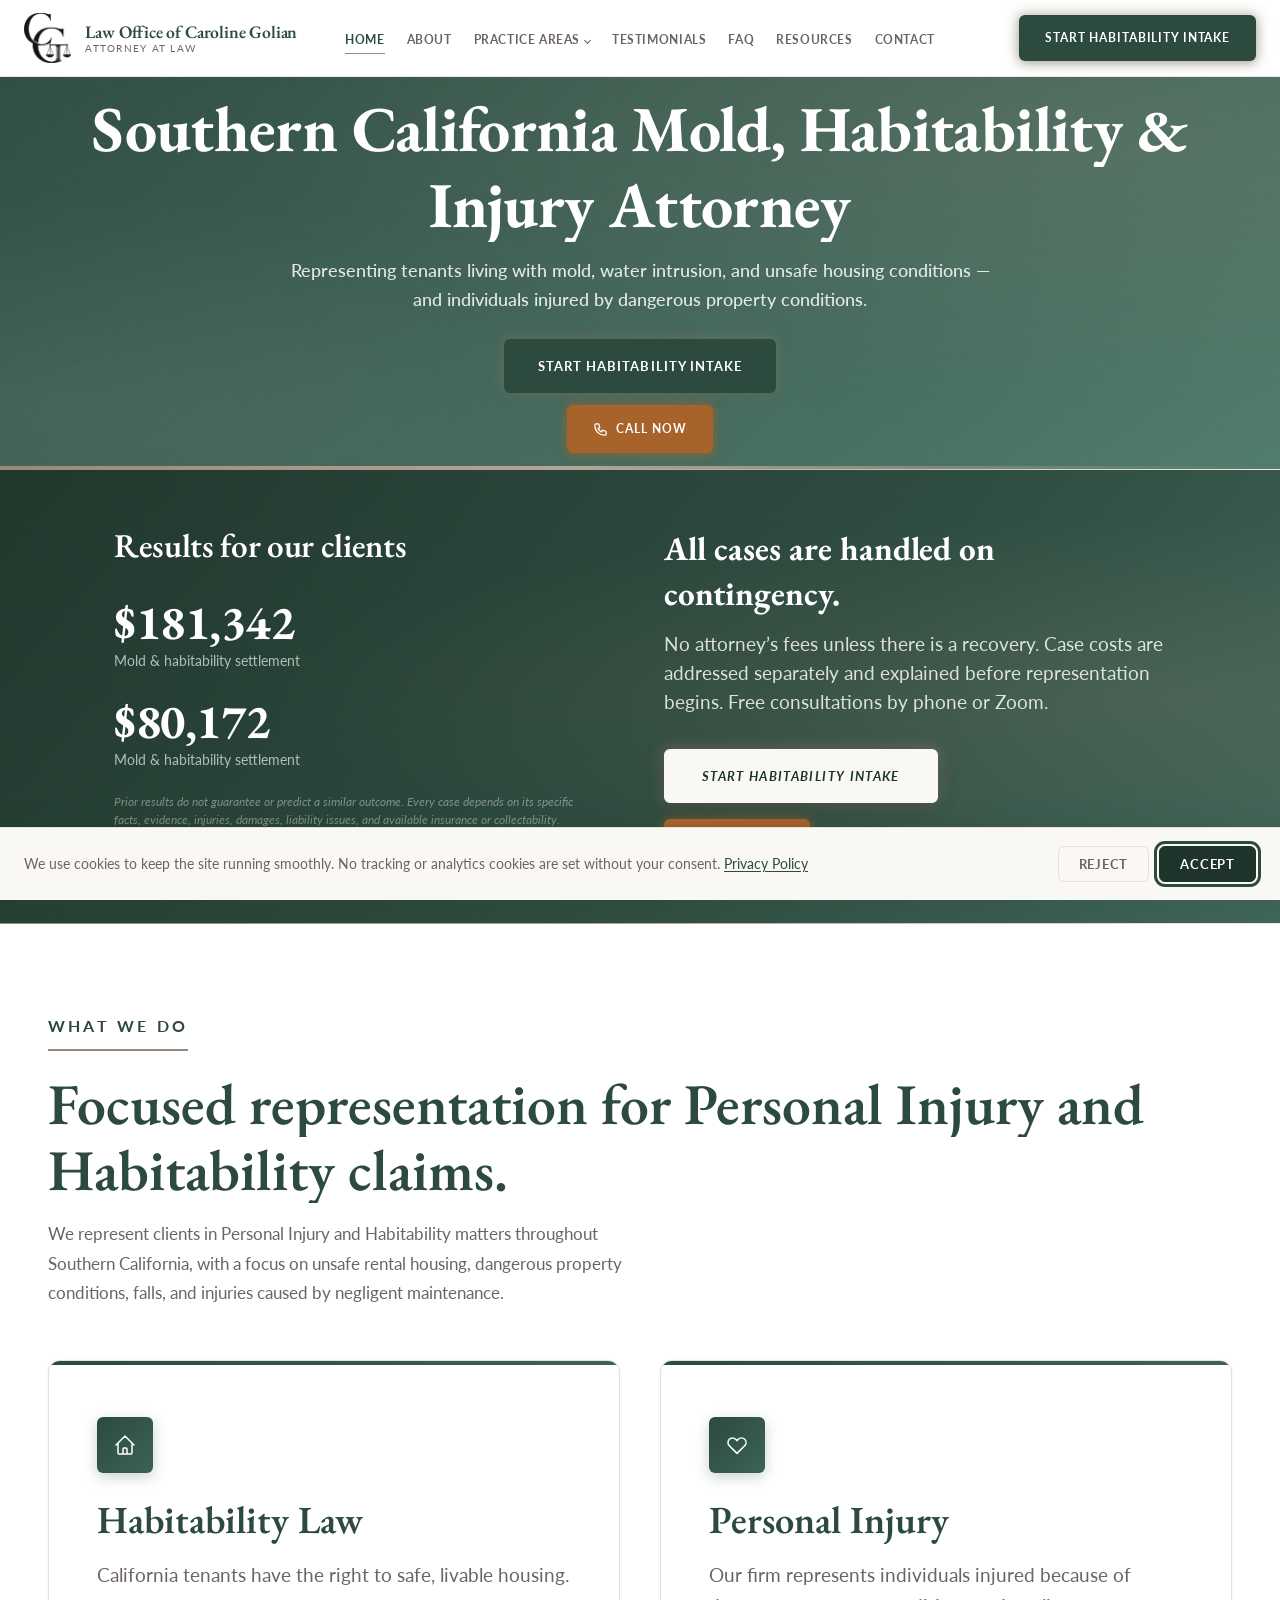
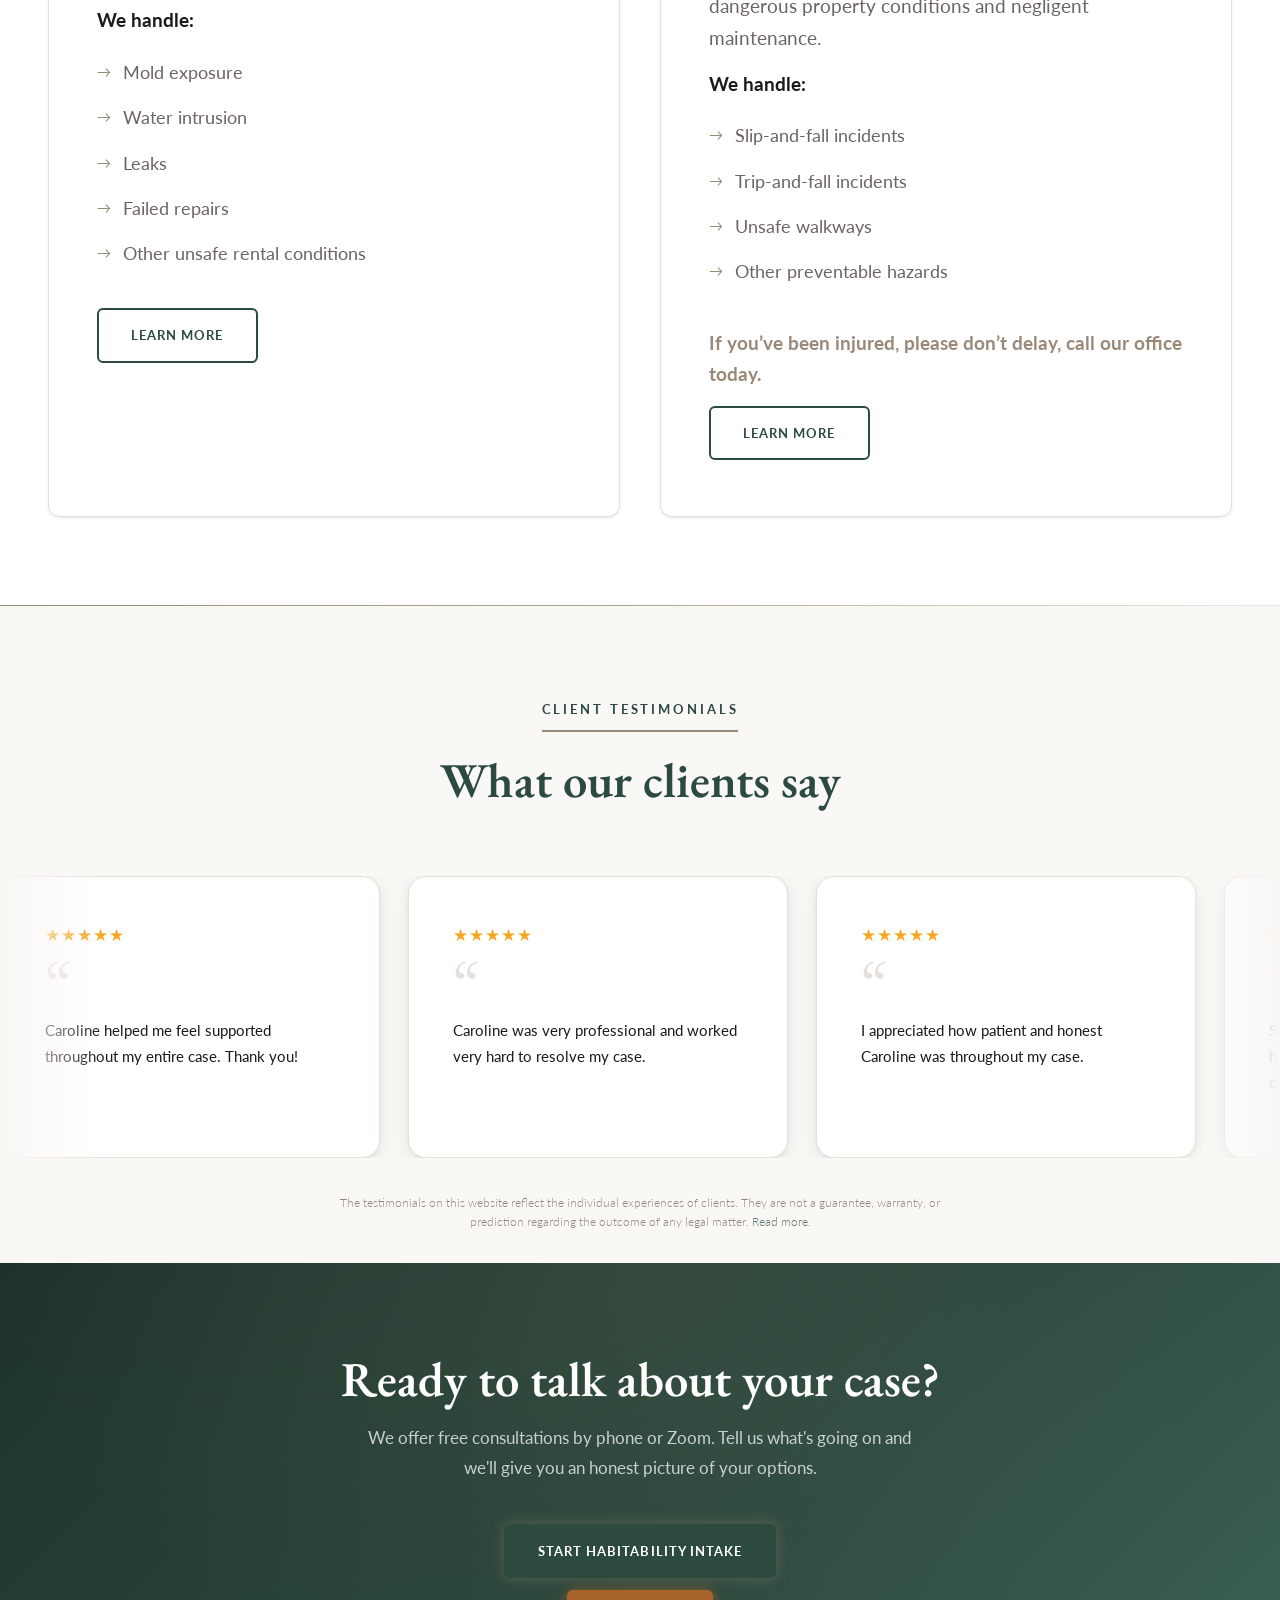
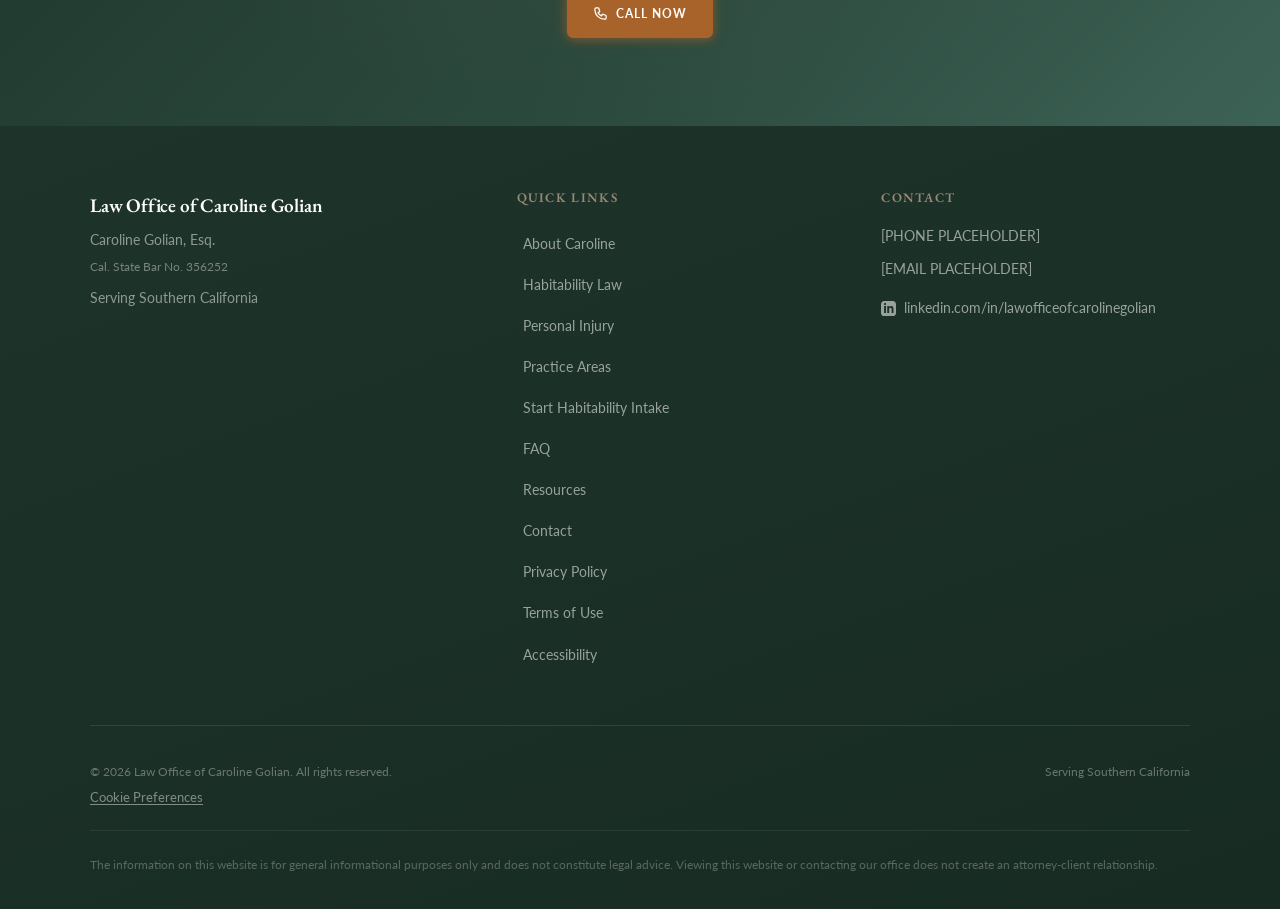
==== commit a5b59309: "Make PI call-to-action line bigger, replace em dash with a comma" ====
--- a/index.html
+++ b/index.html
@@ -7,7 +7,7 @@
   <meta name="description" content="Caroline Golian, Esq. represents tenants in mold and habitability cases and individuals injured in accidents throughout Southern California, both handled on contingency. Free consultations." />
   <link rel="preconnect" href="https://fonts.googleapis.com" />
   <link rel="preconnect" href="https://fonts.gstatic.com" crossorigin />
-  <link rel="stylesheet" href="styles.css?v=20260701-33" />
+  <link rel="stylesheet" href="styles.css?v=20260701-34" />
   <link rel="canonical" href="https://lawofficecg.github.io/law-office/" />
 
   <!-- Open Graph / Social -->
@@ -68,7 +68,7 @@
   <header class="site-header" id="site-header">
     <div class="header-inner">
       <a href="index.html" class="site-logo">
-        <img src="logo.png?v=20260701-33" alt="Law Office of Caroline Golian logo" />
+        <img src="logo.png?v=20260701-34" alt="Law Office of Caroline Golian logo" />
         <span class="logo-text">
           <span class="logo-name">Law Office of Caroline Golian</span>
           <span class="logo-subtitle">Attorney at Law</span>
@@ -193,7 +193,7 @@
             <li>Unsafe walkways</li>
             <li>Other preventable hazards</li>
           </ul>
-          <p style="font-weight:700;color:var(--accent);margin-bottom:16px;">If you&rsquo;ve been injured, please don&rsquo;t delay &mdash; call our office today.</p>
+          <p style="font-weight:700;color:var(--accent);margin-bottom:16px;font-size:1.2em;">If you&rsquo;ve been injured, please don&rsquo;t delay, call our office today.</p>
           <a href="practice-areas.html#personal-injury" class="btn btn-outline-green" aria-label="Learn more about Personal Injury">Learn More</a>
         </div>
       </div>
@@ -328,7 +328,7 @@
     </div>
   </footer>
 
-  <script src="main.js?v=20260701-33" defer></script>
+  <script src="main.js?v=20260701-34" defer></script>
   <script src="cookie-consent.js" defer></script>
 </body>
 </html>
